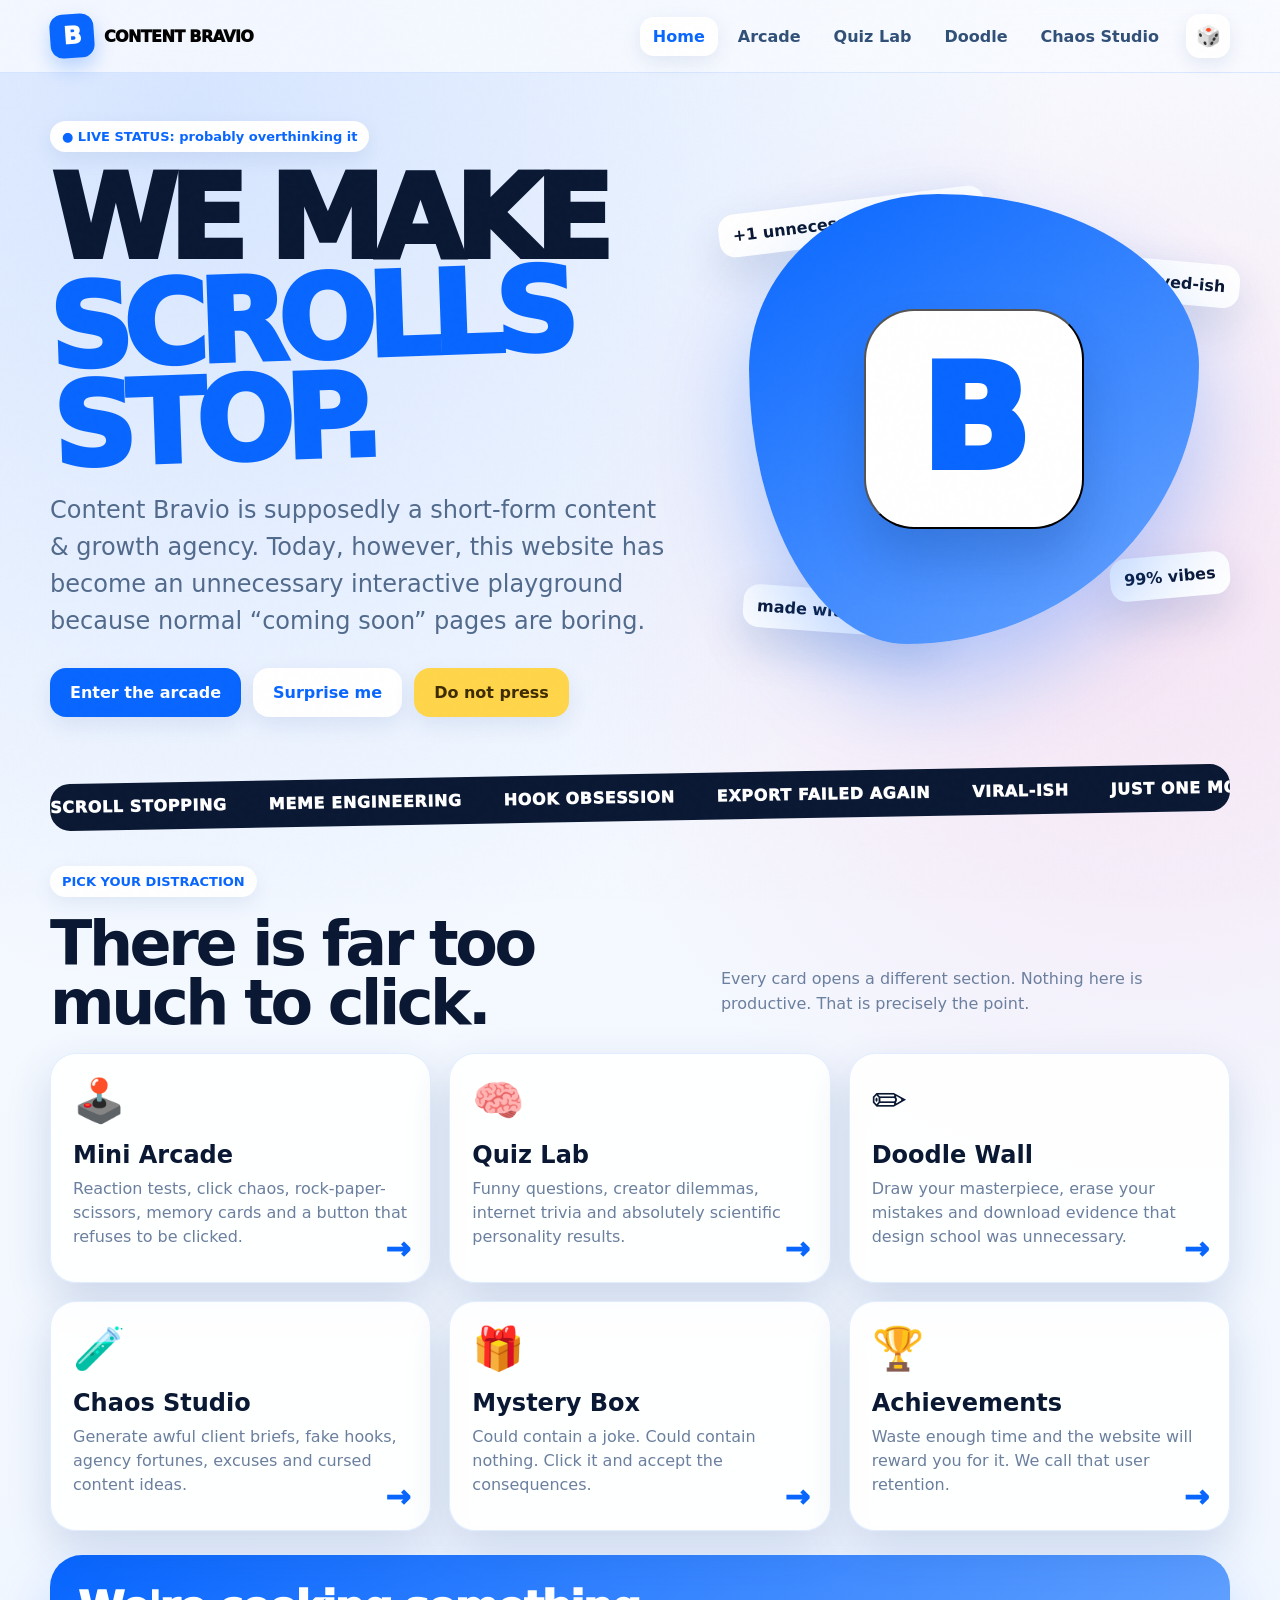
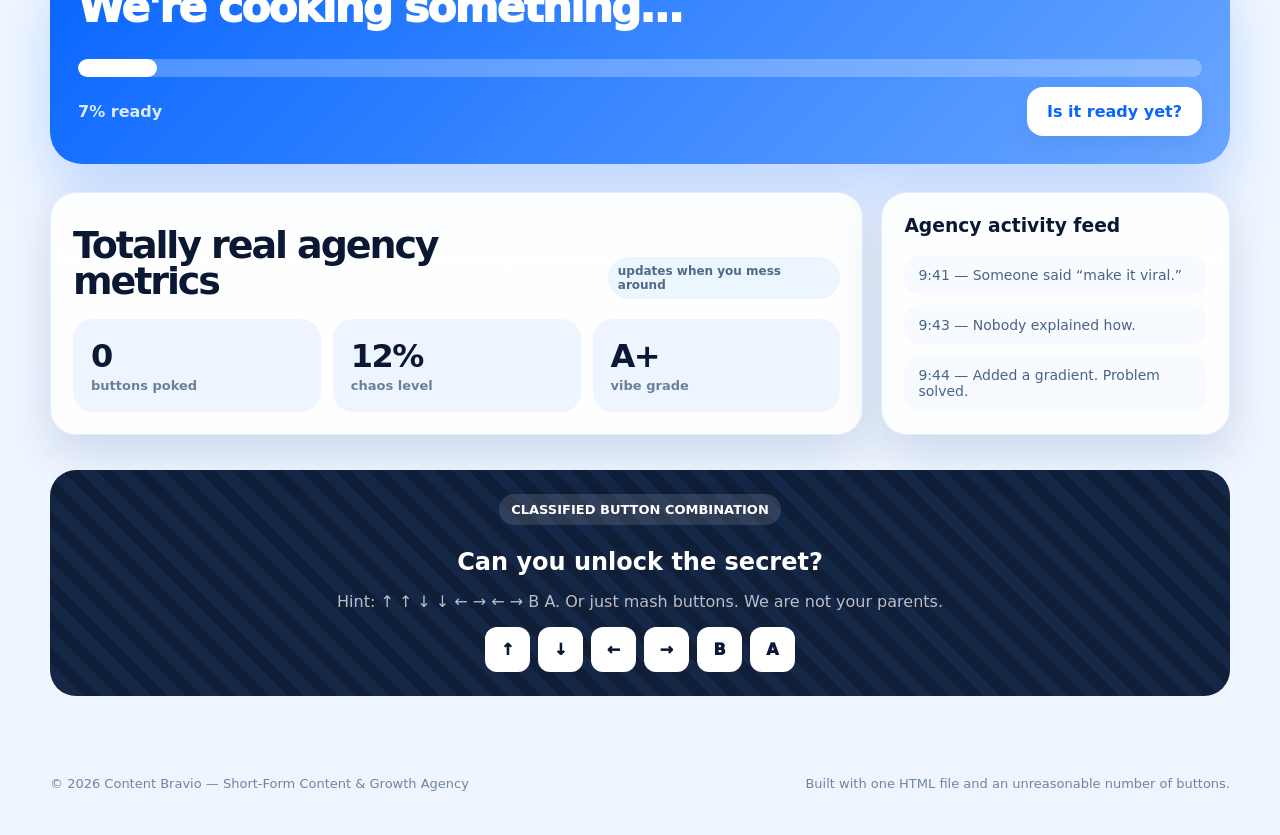
==== index.html @ 95da349d "Add files via upload" ====
<!DOCTYPE html>
<html lang="en">
<head>
  <meta charset="UTF-8">
  <meta name="viewport" content="width=device-width, initial-scale=1.0">
  <meta name="theme-color" content="#0866ff">
  <title>Content Bravio — The Internet Playground</title>
  <style>
    :root {
      --blue: #0866ff;
      --blue-2: #3d82ff;
      --ink: #0a1833;
      --paper: #ffffff;
      --soft: #eef5ff;
      --yellow: #ffd54a;
      --pink: #ff5caa;
      --green: #24d17e;
      --purple: #7b61ff;
      --red: #ff5b5b;
      --border: rgba(8, 102, 255, .18);
      --shadow: 0 18px 45px rgba(13, 58, 130, .16);
      --radius: 26px;
    }

    * { box-sizing: border-box; }
    html { scroll-behavior: smooth; }
    body {
      margin: 0;
      min-height: 100vh;
      font-family: Inter, ui-sans-serif, system-ui, -apple-system, BlinkMacSystemFont, "Segoe UI", sans-serif;
      color: var(--ink);
      background:
        radial-gradient(circle at 15% 5%, rgba(61,130,255,.18), transparent 34%),
        radial-gradient(circle at 90% 25%, rgba(255,92,170,.13), transparent 28%),
        linear-gradient(180deg, #f8fbff 0%, #eef5ff 100%);
      overflow-x: hidden;
    }

    button, input, select, textarea { font: inherit; }
    button { -webkit-tap-highlight-color: transparent; }
    a { color: inherit; }

    .noise {
      pointer-events: none;
      position: fixed;
      inset: 0;
      opacity: .035;
      z-index: 9999;
      background-image: url("data:image/svg+xml,%3Csvg viewBox='0 0 200 200' xmlns='http://www.w3.org/2000/svg'%3E%3Cfilter id='n'%3E%3CfeTurbulence type='fractalNoise' baseFrequency='0.8' numOctaves='4' stitchTiles='stitch'/%3E%3C/filter%3E%3Crect width='100%25' height='100%25' filter='url(%23n)' opacity='0.5'/%3E%3C/svg%3E");
    }

    .topbar {
      position: sticky;
      top: 0;
      z-index: 100;
      backdrop-filter: blur(18px);
      background: rgba(248, 251, 255, .82);
      border-bottom: 1px solid rgba(8,102,255,.12);
    }

    .nav {
      max-width: 1220px;
      margin: 0 auto;
      padding: 14px 20px;
      display: flex;
      align-items: center;
      gap: 14px;
    }

    .brand {
      display: flex;
      align-items: center;
      gap: 10px;
      font-weight: 950;
      letter-spacing: -.04em;
      margin-right: auto;
      white-space: nowrap;
    }

    .brand-mark {
      width: 44px;
      height: 44px;
      display: grid;
      place-items: center;
      border-radius: 13px;
      color: white;
      background: var(--blue);
      box-shadow: 0 9px 20px rgba(8,102,255,.26);
      transform: rotate(-4deg);
      font-size: 24px;
      font-weight: 1000;
      transition: .25s ease;
    }

    .brand:hover .brand-mark { transform: rotate(6deg) scale(1.06); }

    .navlinks {
      display: flex;
      gap: 7px;
      flex-wrap: wrap;
      justify-content: flex-end;
    }

    .nav-btn {
      border: 0;
      color: #315078;
      background: transparent;
      padding: 10px 13px;
      border-radius: 14px;
      font-weight: 800;
      cursor: pointer;
    }

    .nav-btn:hover, .nav-btn.active {
      background: white;
      color: var(--blue);
      box-shadow: 0 6px 20px rgba(13,58,130,.09);
    }

    .utility-btn {
      width: 44px;
      height: 44px;
      border: 0;
      border-radius: 14px;
      background: white;
      cursor: pointer;
      box-shadow: 0 6px 18px rgba(13,58,130,.09);
      font-size: 20px;
    }

    .page {
      display: none;
      max-width: 1220px;
      margin: 0 auto;
      padding: 36px 20px 70px;
      animation: pageIn .4s ease;
    }
    .page.active { display: block; }
    @keyframes pageIn { from { opacity: 0; transform: translateY(8px);} to { opacity: 1; transform: none; } }

    .hero {
      min-height: 620px;
      display: grid;
      grid-template-columns: 1.1fr .9fr;
      align-items: center;
      gap: 42px;
    }

    .eyebrow {
      display: inline-flex;
      align-items: center;
      gap: 9px;
      padding: 8px 12px;
      border-radius: 999px;
      background: white;
      color: var(--blue);
      font-size: 13px;
      font-weight: 900;
      box-shadow: 0 7px 20px rgba(13,58,130,.08);
      margin-bottom: 18px;
    }

    .hero h1 {
      margin: 0;
      max-width: 780px;
      font-size: clamp(56px, 9vw, 118px);
      line-height: .86;
      letter-spacing: -.08em;
      font-weight: 1000;
      color: var(--ink);
    }

    .hero h1 span {
      display: inline-block;
      color: var(--blue);
      transform: rotate(-2deg);
    }

    .hero p {
      font-size: clamp(18px, 2.1vw, 24px);
      color: #516a8c;
      max-width: 700px;
      line-height: 1.55;
      margin: 25px 0 0;
    }

    .hero-actions {
      display: flex;
      flex-wrap: wrap;
      gap: 12px;
      margin-top: 28px;
    }

    .btn {
      border: 0;
      border-radius: 16px;
      padding: 15px 20px;
      font-weight: 900;
      cursor: pointer;
      transition: .18s ease;
      box-shadow: 0 8px 22px rgba(13,58,130,.09);
    }
    .btn:hover { transform: translateY(-2px) scale(1.01); }
    .btn:active { transform: translateY(1px) scale(.98); }
    .btn.primary { background: var(--blue); color: white; }
    .btn.secondary { background: white; color: var(--blue); }
    .btn.dark { background: var(--ink); color: white; }
    .btn.yellow { background: var(--yellow); color: #3e2c00; }
    .btn.pink { background: var(--pink); color: white; }
    .btn.ghost { background: transparent; border: 1px solid var(--border); color: #315078; box-shadow: none; }

    .hero-toy {
      position: relative;
      min-height: 510px;
      display: grid;
      place-items: center;
    }

    .blob {
      width: min(450px, 90vw);
      aspect-ratio: 1;
      border-radius: 42% 58% 65% 35% / 39% 38% 62% 61%;
      background: linear-gradient(145deg, var(--blue), #68a5ff);
      box-shadow: 0 45px 90px rgba(8,102,255,.28);
      display: grid;
      place-items: center;
      animation: blob 7s ease-in-out infinite alternate;
      position: relative;
    }

    @keyframes blob {
      from { border-radius: 42% 58% 65% 35% / 39% 38% 62% 61%; transform: rotate(-2deg); }
      to { border-radius: 62% 38% 34% 66% / 54% 62% 38% 46%; transform: rotate(3deg); }
    }

    .mega-b {
      width: 220px;
      height: 220px;
      border-radius: 50px;
      background: white;
      color: var(--blue);
      display: grid;
      place-items: center;
      font-size: 145px;
      font-weight: 1000;
      box-shadow: 0 30px 50px rgba(1,35,95,.2);
      user-select: none;
      cursor: pointer;
      transition: .15s;
    }
    .mega-b:active { transform: scale(.9) rotate(8deg); }

    .float-chip {
      position: absolute;
      background: white;
      border-radius: 16px;
      padding: 12px 14px;
      font-weight: 900;
      box-shadow: var(--shadow);
      animation: drift 4s ease-in-out infinite alternate;
    }
    .float-chip.c1 { top: 7%; left: 0; transform: rotate(-7deg); }
    .float-chip.c2 { top: 18%; right: -2%; transform: rotate(5deg); animation-delay: .8s; }
    .float-chip.c3 { bottom: 8%; left: 5%; transform: rotate(4deg); animation-delay: 1.4s; }
    .float-chip.c4 { bottom: 15%; right: 0; transform: rotate(-5deg); animation-delay: .4s; }
    @keyframes drift { to { translate: 0 -12px; } }

    .section-head {
      display: flex;
      align-items: end;
      justify-content: space-between;
      gap: 20px;
      margin: 12px 0 20px;
    }
    .section-head h2, .page-title {
      margin: 0;
      font-size: clamp(34px, 5vw, 62px);
      letter-spacing: -.055em;
      line-height: .95;
    }
    .section-head p, .page-subtitle { color: #6b7f9e; max-width: 650px; line-height: 1.55; }

    .card-grid {
      display: grid;
      grid-template-columns: repeat(3, minmax(0,1fr));
      gap: 18px;
    }

    .card {
      background: rgba(255,255,255,.9);
      border: 1px solid rgba(8,102,255,.11);
      border-radius: var(--radius);
      padding: 22px;
      box-shadow: var(--shadow);
    }

    .feature-card {
      min-height: 230px;
      position: relative;
      overflow: hidden;
      cursor: pointer;
      transition: .22s ease;
    }
    .feature-card:hover { transform: translateY(-5px) rotate(.3deg); }
    .feature-card .icon { font-size: 42px; }
    .feature-card h3 { margin: 16px 0 8px; font-size: 24px; }
    .feature-card p { color: #6b7f9e; line-height: 1.5; margin: 0; }
    .feature-card:after {
      content: "→";
      position: absolute;
      right: 20px;
      bottom: 16px;
      font-size: 30px;
      color: var(--blue);
      font-weight: 1000;
    }

    .chaos-strip {
      margin: 45px 0;
      overflow: hidden;
      border-radius: 20px;
      background: var(--ink);
      color: white;
      transform: rotate(-1deg);
    }
    .ticker {
      display: flex;
      gap: 42px;
      padding: 14px 0;
      width: max-content;
      animation: ticker 22s linear infinite;
      font-weight: 950;
      letter-spacing: .04em;
    }
    @keyframes ticker { to { transform: translateX(-50%); } }

    .status-card {
      margin-top: 24px;
      background: linear-gradient(135deg, var(--blue), #69a6ff);
      color: white;
      border-radius: 32px;
      padding: 28px;
      box-shadow: 0 30px 60px rgba(8,102,255,.22);
    }
    .status-message { font-size: clamp(24px, 4vw, 42px); font-weight: 950; letter-spacing: -.04em; min-height: 58px; }
    .progress-wrap { height: 18px; background: rgba(255,255,255,.25); border-radius: 999px; overflow: hidden; margin: 18px 0 10px; }
    .progress-bar { height: 100%; width: 7%; background: white; border-radius: inherit; transition: width .55s cubic-bezier(.2,.8,.2,1); }
    .status-row { display: flex; justify-content: space-between; gap: 20px; align-items: center; flex-wrap: wrap; }
    .percent { opacity: .85; font-weight: 800; }

    .dashboard {
      display: grid;
      grid-template-columns: 1.4fr .6fr;
      gap: 18px;
      margin: 28px 0;
    }
    .stat-grid { display: grid; grid-template-columns: repeat(3, 1fr); gap: 12px; }
    .stat { padding: 18px; border-radius: 20px; background: var(--soft); }
    .stat b { display: block; font-size: 32px; letter-spacing: -.05em; }
    .stat span { font-size: 13px; color: #6b7f9e; font-weight: 800; }

    .mini-feed { display: grid; gap: 10px; }
    .feed-item { background: #f7faff; border-radius: 16px; padding: 12px 14px; color: #496486; font-size: 14px; }

    .arcade-grid { display: grid; grid-template-columns: repeat(2, minmax(0,1fr)); gap: 18px; margin-top: 22px; }
    .game-card { min-height: 300px; position: relative; overflow: hidden; }
    .game-card h3 { margin-top: 0; font-size: 28px; letter-spacing: -.03em; }
    .game-card p { color: #6b7f9e; }
    .game-area { margin-top: 18px; min-height: 160px; border-radius: 20px; background: #f5f9ff; padding: 16px; border: 1px dashed rgba(8,102,255,.2); }

    #clickArena { position: relative; height: 230px; overflow: hidden; cursor: crosshair; }
    #clickTarget {
      position: absolute; width: 52px; height: 52px; border: 0; border-radius: 50%; background: var(--pink); color: white; font-weight: 1000; cursor: pointer; display: none;
      box-shadow: 0 10px 24px rgba(255,92,170,.35);
    }

    #reactionBox {
      min-height: 180px; display: grid; place-items: center; text-align: center; border-radius: 18px; background: #eaf1fb; cursor: pointer; user-select: none; font-weight: 900; color: #4b6381; padding: 18px;
    }
    #reactionBox.waiting { background: #ffb3b3; color: #7d1414; }
    #reactionBox.go { background: #6ee7a8; color: #064d2a; }

    .rps-row { display: flex; gap: 10px; flex-wrap: wrap; }
    .rps { flex: 1; min-width: 95px; font-size: 32px; padding: 14px; border: 0; border-radius: 16px; background: white; cursor: pointer; box-shadow: 0 8px 18px rgba(13,58,130,.08); }

    .avoid-zone { position: relative; height: 210px; border-radius: 18px; background: #eef6ff; overflow: hidden; }
    #avoidBtn { position: absolute; left: 50%; top: 50%; transform: translate(-50%,-50%); border: 0; border-radius: 14px; background: var(--red); color: white; padding: 14px 18px; font-weight: 900; cursor: pointer; transition: left .09s, top .09s; }

    .memory-grid { display: grid; grid-template-columns: repeat(4, 1fr); gap: 10px; }
    .memory-card { aspect-ratio: 1; border: 0; border-radius: 14px; background: var(--blue); color: transparent; font-size: 30px; cursor: pointer; transition: .2s; }
    .memory-card.flipped, .memory-card.matched { background: white; color: initial; transform: rotateY(180deg); box-shadow: 0 7px 20px rgba(13,58,130,.09); }
    .memory-card.matched { background: #eafff4; }

    .quiz-layout { display: grid; grid-template-columns: .72fr 1.28fr; gap: 18px; margin-top: 22px; }
    .quiz-sidebar .category-btn { width: 100%; text-align: left; margin-bottom: 10px; }
    .quiz-box { min-height: 440px; }
    .quiz-question { font-size: clamp(28px,4vw,46px); font-weight: 950; letter-spacing: -.04em; margin-bottom: 24px; }
    .answers { display: grid; grid-template-columns: 1fr 1fr; gap: 12px; }
    .answer { min-height: 74px; border: 1px solid var(--border); border-radius: 18px; background: #f7faff; padding: 16px; text-align: left; font-weight: 850; cursor: pointer; color: #315078; }
    .answer:hover { background: #eaf3ff; }
    .answer.correct { background: #dffff0; border-color: #8de0b5; color: #07552d; }
    .answer.wrong { background: #ffe1e1; border-color: #ffabab; color: #7e1515; }
    .quiz-feedback { min-height: 54px; margin: 16px 0; color: #526c8c; font-weight: 800; }

    .doodle-layout { display: grid; grid-template-columns: 260px 1fr; gap: 18px; margin-top: 22px; }
    .tool-panel { align-self: start; }
    .tool-group { margin-bottom: 18px; }
    .tool-group label { display: block; font-size: 13px; font-weight: 900; color: #5b7191; margin-bottom: 8px; }
    .tool-row { display: flex; gap: 8px; flex-wrap: wrap; }
    .color-dot { width: 38px; height: 38px; border: 4px solid white; box-shadow: 0 0 0 1px rgba(0,0,0,.08); border-radius: 50%; cursor: pointer; }
    .color-dot.active { box-shadow: 0 0 0 3px var(--blue); }
    input[type="range"] { width: 100%; }
    #doodleCanvas { width: 100%; height: 540px; background: white; border-radius: 24px; box-shadow: var(--shadow); touch-action: none; display: block; }

    .studio-grid { display: grid; grid-template-columns: repeat(2, 1fr); gap: 18px; margin-top: 22px; }
    .generator-output {
      margin-top: 15px; padding: 18px; border-radius: 18px; background: #f2f7ff; min-height: 100px; font-size: 20px; line-height: 1.45; font-weight: 850; color: #315078;
    }
    .mood-board { display: grid; grid-template-columns: repeat(3,1fr); gap: 10px; margin-top: 14px; }
    .mood-cell { min-height: 96px; border-radius: 18px; display: grid; place-items: center; font-size: 28px; font-weight: 950; cursor: pointer; transition: .2s; }
    .mood-cell:hover { transform: rotate(2deg) scale(1.02); }

    .fake-inbox { display: grid; gap: 10px; margin-top: 15px; }
    .email { border: 1px solid var(--border); background: white; padding: 13px; border-radius: 15px; cursor: pointer; }
    .email.unread { border-left: 5px solid var(--blue); }
    .email strong { display: block; margin-bottom: 4px; }
    .email span { color: #6b7f9e; font-size: 13px; }

    .fortune {
      border-radius: 26px; min-height: 240px; display: grid; place-items: center; text-align: center; background: radial-gradient(circle at 30% 20%, #8d78ff, #261956); color: white; padding: 24px; position: relative; overflow: hidden;
    }
    .fortune:before, .fortune:after { content:"✦"; position:absolute; opacity:.3; font-size:80px; }
    .fortune:before { left: 7%; top: 4%; } .fortune:after { right: 6%; bottom: -9%; }
    .fortune-text { position: relative; z-index: 1; font-size: 26px; font-weight: 950; max-width: 500px; }

    .achievement-drawer {
      position: fixed; right: 18px; bottom: 18px; z-index: 200; width: min(360px, calc(100vw - 36px)); pointer-events: none;
    }
    .toast { background: var(--ink); color: white; border-radius: 18px; padding: 14px 16px; box-shadow: 0 18px 45px rgba(5,20,50,.3); margin-top: 10px; transform: translateY(18px); opacity: 0; animation: toast .35s forwards; }
    .toast b { display: block; color: var(--yellow); }
    @keyframes toast { to { transform: none; opacity: 1; } }

    .modal {
      position: fixed; inset: 0; background: rgba(7,20,45,.55); z-index: 500; display: none; place-items: center; padding: 20px; backdrop-filter: blur(8px);
    }
    .modal.show { display: grid; }
    .modal-card { width: min(620px,100%); background: white; border-radius: 28px; padding: 26px; box-shadow: 0 28px 90px rgba(0,0,0,.28); }
    .modal-card h3 { margin: 0 0 10px; font-size: 34px; letter-spacing: -.04em; }
    .modal-card p { color: #607897; line-height: 1.55; }

    .secret-panel { margin-top: 35px; padding: 24px; border-radius: 26px; background: repeating-linear-gradient(45deg,#101e37,#101e37 12px,#142746 12px,#142746 24px); color: white; text-align: center; }
    .secret-code { display: flex; gap: 8px; justify-content: center; margin-top: 14px; flex-wrap: wrap; }
    .key { width: 45px; height: 45px; border: 0; border-radius: 12px; background: white; color: var(--ink); font-weight: 1000; cursor: pointer; }

    footer {
      max-width: 1220px; margin: 0 auto; padding: 10px 20px 44px; color: #7084a1; font-size: 13px; display:flex; justify-content:space-between; gap:20px; flex-wrap:wrap;
    }

    .konami {
      position: fixed; inset: 0; z-index: 1000; pointer-events: none; display:none; overflow:hidden;
      background: rgba(8,102,255,.94); color:white; place-items:center; text-align:center;
    }
    .konami.show { display:grid; animation: pageIn .3s; }
    .konami h2 { font-size: clamp(54px, 10vw, 130px); margin:0; letter-spacing:-.07em; }
    .confetti { position: absolute; width: 12px; height: 18px; background: white; top:-30px; animation: fall 3s linear forwards; }
    @keyframes fall { to { transform: translateY(110vh) rotate(720deg); } }

    .tiny { font-size: 12px; color: #7e91aa; }
    .center { text-align: center; }
    .stack { display: grid; gap: 12px; }
    .spacer { height: 28px; }
    .pill { display:inline-flex; align-items:center; gap:7px; border-radius:999px; padding:7px 10px; background:#edf5ff; color:#4f698b; font-size:12px; font-weight:900; }

    @media (max-width: 900px) {
      .hero, .dashboard, .quiz-layout, .doodle-layout { grid-template-columns: 1fr; }
      .hero { min-height: unset; padding-top: 35px; }
      .hero-toy { min-height: 430px; }
      .card-grid { grid-template-columns: 1fr 1fr; }
      .studio-grid, .arcade-grid { grid-template-columns: 1fr; }
      .tool-panel { order: 2; }
      #doodleCanvas { height: 430px; }
    }

    @media (max-width: 660px) {
      .nav { align-items:flex-start; flex-wrap:wrap; }
      .brand { width:100%; }
      .navlinks { justify-content:flex-start; overflow-x:auto; flex-wrap:nowrap; width:calc(100% - 55px); padding-bottom:3px; }
      .nav-btn { white-space:nowrap; }
      .card-grid { grid-template-columns: 1fr; }
      .answers { grid-template-columns: 1fr; }
      .stat-grid { grid-template-columns: 1fr; }
      .mood-board { grid-template-columns: repeat(2,1fr); }
      .float-chip { font-size:12px; }
      .hero h1 { font-size: 58px; }
      .mega-b { width: 175px; height:175px; font-size:115px; border-radius:42px; }
      #doodleCanvas { height: 360px; }
    }

    @media (prefers-reduced-motion: reduce) {
      *, *:before, *:after { animation-duration: .01ms !important; animation-iteration-count: 1 !important; scroll-behavior: auto !important; }
    }
  </style>
</head>
<body>
  <div class="noise"></div>

  <header class="topbar">
    <nav class="nav" aria-label="Main navigation">
      <button class="brand nav-home" type="button" aria-label="Go home" style="border:0;background:none;cursor:pointer;padding:0;">
        <span class="brand-mark">B</span>
        <span>CONTENT BRAVIO</span>
      </button>
      <div class="navlinks">
        <button class="nav-btn active" data-page="home" type="button">Home</button>
        <button class="nav-btn" data-page="arcade" type="button">Arcade</button>
        <button class="nav-btn" data-page="quiz" type="button">Quiz Lab</button>
        <button class="nav-btn" data-page="doodle" type="button">Doodle</button>
        <button class="nav-btn" data-page="studio" type="button">Chaos Studio</button>
      </div>
      <button class="utility-btn" id="randomPage" type="button" title="Take me somewhere random">🎲</button>
    </nav>
  </header>

  <main>
    <section class="page active" id="page-home">
      <div class="hero">
        <div>
          <div class="eyebrow">● LIVE STATUS: probably overthinking it</div>
          <h1>WE MAKE<br><span>SCROLLS STOP.</span></h1>
          <p>Content Bravio is supposedly a short-form content & growth agency. Today, however, this website has become an unnecessary interactive playground because normal “coming soon” pages are boring.</p>
          <div class="hero-actions">
            <button class="btn primary" data-go="arcade" type="button">Enter the arcade</button>
            <button class="btn secondary" id="surpriseMe" type="button">Surprise me</button>
            <button class="btn yellow" id="panicButton" type="button">Do not press</button>
          </div>
        </div>
        <div class="hero-toy">
          <div class="float-chip c1">+1 unnecessary animation</div>
          <div class="float-chip c2">algorithm approved-ish</div>
          <div class="float-chip c3">made with caffeine</div>
          <div class="float-chip c4">99% vibes</div>
          <div class="blob"><button class="mega-b" id="megaB" type="button" aria-label="Press the giant B">B</button></div>
        </div>
      </div>

      <div class="chaos-strip" aria-hidden="true">
        <div class="ticker">
          <span>SCROLL STOPPING</span><span>MEME ENGINEERING</span><span>HOOK OBSESSION</span><span>EXPORT FAILED AGAIN</span><span>VIRAL-ISH</span><span>JUST ONE MORE REVISION</span>
          <span>SCROLL STOPPING</span><span>MEME ENGINEERING</span><span>HOOK OBSESSION</span><span>EXPORT FAILED AGAIN</span><span>VIRAL-ISH</span><span>JUST ONE MORE REVISION</span>
        </div>
      </div>

      <div class="section-head">
        <div><div class="eyebrow">PICK YOUR DISTRACTION</div><h2>There is far too much to click.</h2></div>
        <p>Every card opens a different section. Nothing here is productive. That is precisely the point.</p>
      </div>

      <div class="card-grid">
        <article class="card feature-card" data-go="arcade"><div class="icon">🕹️</div><h3>Mini Arcade</h3><p>Reaction tests, click chaos, rock-paper-scissors, memory cards and a button that refuses to be clicked.</p></article>
        <article class="card feature-card" data-go="quiz"><div class="icon">🧠</div><h3>Quiz Lab</h3><p>Funny questions, creator dilemmas, internet trivia and absolutely scientific personality results.</p></article>
        <article class="card feature-card" data-go="doodle"><div class="icon">✏️</div><h3>Doodle Wall</h3><p>Draw your masterpiece, erase your mistakes and download evidence that design school was unnecessary.</p></article>
        <article class="card feature-card" data-go="studio"><div class="icon">🧪</div><h3>Chaos Studio</h3><p>Generate awful client briefs, fake hooks, agency fortunes, excuses and cursed content ideas.</p></article>
        <article class="card feature-card" id="mysteryCard"><div class="icon">🎁</div><h3>Mystery Box</h3><p>Could contain a joke. Could contain nothing. Click it and accept the consequences.</p></article>
        <article class="card feature-card" id="achievementCard"><div class="icon">🏆</div><h3>Achievements</h3><p>Waste enough time and the website will reward you for it. We call that user retention.</p></article>
      </div>

      <div class="status-card">
        <div class="status-message" id="status">We're cooking something...</div>
        <div class="progress-wrap"><div class="progress-bar" id="progress"></div></div>
        <div class="status-row">
          <div class="percent" id="percentage">7% ready</div>
          <button class="btn secondary" id="checkWebsite" type="button">Is it ready yet?</button>
        </div>
      </div>

      <div class="dashboard">
        <div class="card">
          <div class="section-head"><div><h2 style="font-size:38px">Totally real agency metrics</h2></div><span class="pill">updates when you mess around</span></div>
          <div class="stat-grid">
            <div class="stat"><b id="clickStat">0</b><span>buttons poked</span></div>
            <div class="stat"><b id="chaosStat">12%</b><span>chaos level</span></div>
            <div class="stat"><b id="vibeStat">A+</b><span>vibe grade</span></div>
          </div>
        </div>
        <div class="card">
          <h3 style="margin-top:0">Agency activity feed</h3>
          <div class="mini-feed" id="activityFeed">
            <div class="feed-item">9:41 — Someone said “make it viral.”</div>
            <div class="feed-item">9:43 — Nobody explained how.</div>
            <div class="feed-item">9:44 — Added a gradient. Problem solved.</div>
          </div>
        </div>
      </div>

      <div class="secret-panel">
        <div class="eyebrow" style="background:rgba(255,255,255,.12);color:white">CLASSIFIED BUTTON COMBINATION</div>
        <h2 style="margin:5px 0 0">Can you unlock the secret?</h2>
        <p style="opacity:.7">Hint: ↑ ↑ ↓ ↓ ← → ← → B A. Or just mash buttons. We are not your parents.</p>
        <div class="secret-code">
          <button class="key" data-key="ArrowUp">↑</button><button class="key" data-key="ArrowDown">↓</button><button class="key" data-key="ArrowLeft">←</button><button class="key" data-key="ArrowRight">→</button><button class="key" data-key="b">B</button><button class="key" data-key="a">A</button>
        </div>
      </div>
    </section>

    <section class="page" id="page-arcade">
      <div class="eyebrow">BRAVIO ARCADE</div>
      <h1 class="page-title">Five tiny games. Zero useful outcomes.</h1>
      <p class="page-subtitle">Scores reset when you refresh. Your dignity may take longer.</p>

      <div class="arcade-grid">
        <article class="card game-card">
          <h3>🎯 Click Frenzy</h3>
          <p>Hit the pink target as many times as possible in 10 seconds.</p>
          <div class="game-area" id="clickArena">
            <button id="clickTarget" type="button">+1</button>
            <div id="clickIntro" class="center"><button class="btn primary" id="startClickGame" type="button">Start 10s chaos</button><p><b id="clickScore">0</b> hits</p></div>
          </div>
        </article>

        <article class="card game-card">
          <h3>⚡ Reaction Test</h3>
          <p>Click when the box turns green. Clicking early is legally embarrassing.</p>
          <div class="game-area"><div id="reactionBox">Click to begin</div><div class="center" style="margin-top:10px"><b id="reactionResult">Best: —</b></div></div>
        </article>

        <article class="card game-card">
          <h3>🪨 Rock Paper Scissors</h3>
          <p>Challenge the website. It has no hands but excessive confidence.</p>
          <div class="game-area">
            <div class="rps-row"><button class="rps" data-rps="rock" type="button">🪨</button><button class="rps" data-rps="paper" type="button">📄</button><button class="rps" data-rps="scissors" type="button">✂️</button></div>
            <div class="center" style="margin-top:18px"><b id="rpsResult">Choose your weapon.</b><p class="tiny" id="rpsScore">You 0 — 0 Website</p></div>
          </div>
        </article>

        <article class="card game-card">
          <h3>🏃 Catch Me</h3>
          <p>The red button has commitment issues. Try to click it.</p>
          <div class="game-area"><div class="avoid-zone" id="avoidZone"><button id="avoidBtn" type="button">Click me</button></div><div class="center tiny" id="avoidText">Attempts: 0</div></div>
        </article>

        <article class="card game-card" style="grid-column:1/-1">
          <h3>🧠 Memory Match</h3>
          <p>Match all eight pairs. Yes, it is just emojis. No, that does not make it easier.</p>
          <div class="game-area">
            <div class="memory-grid" id="memoryGrid"></div>
            <div class="status-row" style="margin-top:14px"><span id="memoryMoves">Moves: 0</span><button class="btn secondary" id="resetMemory" type="button">Shuffle</button></div>
          </div>
        </article>
      </div>
    </section>

    <section class="page" id="page-quiz">
      <div class="eyebrow">QUIZ LAB</div>
      <h1 class="page-title">Questions nobody asked for.</h1>
      <p class="page-subtitle">Pick a category, answer questionable questions and receive feedback of equally questionable scientific quality.</p>

      <div class="quiz-layout">
        <aside class="card quiz-sidebar">
          <h3 style="margin-top:0">Choose a flavour</h3>
          <button class="btn secondary category-btn" data-category="creator" type="button">🎬 Creator brain</button>
          <button class="btn secondary category-btn" data-category="internet" type="button">🌐 Internet nonsense</button>
          <button class="btn secondary category-btn" data-category="personality" type="button">🧬 Highly scientific personality</button>
          <div class="spacer"></div>
          <div class="stat"><b id="quizScore">0</b><span>correct answers</span></div>
        </aside>
        <div class="card quiz-box">
          <div class="pill" id="quizCategoryLabel">Creator brain</div>
          <div class="quiz-question" id="quizQuestion">Loading questionable knowledge...</div>
          <div class="answers" id="quizAnswers"></div>
          <div class="quiz-feedback" id="quizFeedback" aria-live="polite"></div>
          <button class="btn primary" id="nextQuestion" type="button">Next question</button>
        </div>
      </div>
    </section>

    <section class="page" id="page-doodle">
      <div class="eyebrow">DOODLE WALL</div>
      <h1 class="page-title">Draw something terrible.</h1>
      <p class="page-subtitle">A tiny sketchpad built directly into the page. Mouse, touch and questionable artistic decisions are supported.</p>

      <div class="doodle-layout">
        <aside class="card tool-panel">
          <div class="tool-group"><label>Brush colour</label><div class="tool-row" id="colorPalette"></div></div>
          <div class="tool-group"><label for="brushSize">Brush size: <span id="brushValue">10</span>px</label><input id="brushSize" type="range" min="2" max="50" value="10"></div>
          <div class="tool-group stack"><button class="btn secondary" id="eraserBtn" type="button">Eraser</button><button class="btn ghost" id="clearCanvas" type="button">Clear canvas</button><button class="btn primary" id="downloadDoodle" type="button">Download masterpiece</button></div>
          <div class="tiny">Tip: draw a suspiciously muscular stick figure and call it “brand strategy.”</div>
        </aside>
        <div><canvas id="doodleCanvas" width="1000" height="540" aria-label="Drawing canvas"></canvas></div>
      </div>
    </section>

    <section class="page" id="page-studio">
      <div class="eyebrow">CHAOS STUDIO</div>
      <h1 class="page-title">Creative tools with no adult supervision.</h1>
      <p class="page-subtitle">Random ideas, client-email simulations, fortunes and content prompts. Useful? Occasionally. Entertaining? More likely.</p>

      <div class="studio-grid">
        <article class="card">
          <h3>💡 Cursed Content Idea Machine</h3>
          <p>Generate a wildly specific short-form content concept.</p>
          <button class="btn primary" id="ideaBtn" type="button">Generate idea</button>
          <div class="generator-output" id="ideaOutput">A dentist reviews celebrity smiles while standing on a treadmill.</div>
        </article>

        <article class="card">
          <h3>🪝 Hook Generator</h3>
          <p>For when the first three seconds are carrying the entire business.</p>
          <button class="btn primary" id="hookBtn" type="button">Give me a hook</button>
          <div class="generator-output" id="hookOutput">“Nobody tells you this about growing online…”</div>
        </article>

        <article class="card">
          <h3>📧 Fake Client Inbox</h3>
          <p>Click an email to reveal the full message. Emotional preparation not included.</p>
          <div class="fake-inbox" id="fakeInbox"></div>
        </article>

        <article class="card">
          <h3>🎨 Mood Board Roulette</h3>
          <p>Tap tiles to remix the creative direction nobody briefed properly.</p>
          <div class="mood-board" id="moodBoard"></div>
        </article>

        <article class="card">
          <h3>🧯 Deadline Excuse Generator</h3>
          <p>For educational purposes only. Obviously.</p>
          <button class="btn pink" id="excuseBtn" type="button">Generate suspicious excuse</button>
          <div class="generator-output" id="excuseOutput">The export queue developed trust issues.</div>
        </article>

        <article class="card">
          <h3>🔮 Agency Fortune</h3>
          <div class="fortune"><div class="fortune-text" id="fortuneText">Your next post will either flop or be called “underrated.” Mystical forces refuse to be more specific.</div></div>
          <button class="btn secondary" style="margin-top:12px" id="fortuneBtn" type="button">Consult the algorithm</button>
        </article>
      </div>
    </section>
  </main>

  <footer>
    <span>© 2026 Content Bravio — Short-Form Content & Growth Agency</span>
    <span>Built with one HTML file and an unreasonable number of buttons.</span>
  </footer>

  <div class="achievement-drawer" id="toasts" aria-live="polite"></div>

  <div class="modal" id="modal" role="dialog" aria-modal="true" aria-labelledby="modalTitle">
    <div class="modal-card">
      <h3 id="modalTitle">You found something.</h3>
      <p id="modalText">Congratulations, probably.</p>
      <button class="btn primary" id="closeModal" type="button">Okay, fair enough</button>
    </div>
  </div>

  <div class="konami" id="konami">
    <div><h2>BRAVIO OVERDRIVE</h2><p style="font-size:22px">Secret mode unlocked. Your productivity has officially left the chat.</p><button class="btn yellow" id="closeKonami" type="button" style="pointer-events:auto">Return to Earth</button></div>
  </div>

  <script>
    (() => {
      const $ = (s, root=document) => root.querySelector(s);
      const $$ = (s, root=document) => [...root.querySelectorAll(s)];
      const pick = arr => arr[Math.floor(Math.random()*arr.length)];
      const rand = (min,max) => Math.floor(Math.random()*(max-min+1))+min;

      const state = {
        clicks: 0,
        chaos: 12,
        achievements: new Set(),
        progress: 7,
        quizScore: 0,
        quizCategory: 'creator',
        rpsYou: 0,
        rpsSite: 0,
        bestReaction: null
      };

      function countClick(amount=1) {
        state.clicks += amount;
        state.chaos = Math.min(999, state.chaos + Math.max(1, Math.ceil(amount/2)));
        $('#clickStat').textContent = state.clicks;
        $('#chaosStat').textContent = state.chaos + '%';
        $('#vibeStat').textContent = state.chaos > 150 ? 'S+' : state.chaos > 80 ? 'A++' : 'A+';
        if (state.clicks === 10) achieve('Button Enthusiast', 'You clicked 10 things. The website noticed.');
        if (state.clicks === 50) achieve('Professional Procrastinator', '50 clicks. Astonishing commitment to absolutely nothing.');
      }

      document.addEventListener('click', e => {
        if (e.target.closest('button, .feature-card, .email, .mood-cell')) countClick();
      });

      function goPage(name) {
        $$('.page').forEach(p => p.classList.toggle('active', p.id === 'page-'+name));
        $$('.nav-btn').forEach(b => b.classList.toggle('active', b.dataset.page === name));
        window.scrollTo({top:0, behavior:'smooth'});
        addFeed(`Visited the ${name} section. Excellent use of company time.`);
      }
      $$('[data-page]').forEach(b => b.addEventListener('click', () => goPage(b.dataset.page)));
      $$('[data-go]').forEach(b => b.addEventListener('click', () => goPage(b.dataset.go)));
      $('.nav-home').addEventListener('click', () => goPage('home'));
      $('#randomPage').addEventListener('click', () => goPage(pick(['home','arcade','quiz','doodle','studio'])));

      function addFeed(text) {
        const feed = $('#activityFeed');
        const d = document.createElement('div');
        d.className = 'feed-item';
        d.textContent = new Date().toLocaleTimeString([], {hour:'2-digit', minute:'2-digit'}) + ' — ' + text;
        feed.prepend(d);
        while (feed.children.length > 5) feed.lastElementChild.remove();
      }

      function achieve(title, desc) {
        if (state.achievements.has(title)) return;
        state.achievements.add(title);
        const t = document.createElement('div');
        t.className = 'toast';
        t.innerHTML = `<b>🏆 ${title}</b><span>${desc}</span>`;
        $('#toasts').appendChild(t);
        setTimeout(() => t.remove(), 4200);
      }

      function showModal(title, text) {
        $('#modalTitle').textContent = title;
        $('#modalText').textContent = text;
        $('#modal').classList.add('show');
      }
      $('#closeModal').addEventListener('click', () => $('#modal').classList.remove('show'));
      $('#modal').addEventListener('click', e => { if (e.target === $('#modal')) $('#modal').classList.remove('show'); });

      const statusMessages = [
        "Still cooking. Don't open the oven.", "The intern pressed something...", "Adding unnecessary animations...",
        "Pretending we understand the algorithm...", "Making the logo 2px bigger...", "Rewatching the same edit 47 times...",
        "Export failed. Classic.", "CEO said 'make it pop'...", "Optimising the vibes...", "Almost there. Probably.",
        "Uploading more pixels...", "Teaching the algorithm who's boss...", "Okay, this is actually looking good.",
        "One tiny revision became seventeen.", "Waiting for inspiration to reply in Slack.", "Making the subtitle emotionally available."
      ];
      $('#checkWebsite').addEventListener('click', () => {
        state.progress += rand(2,13);
        if (state.progress >= 99) {
          state.progress = 99;
          $('#status').textContent = '99% ready. The last 1% takes 6 months.';
          achieve('Almost There™', 'You reached 99%. There is legally no 100%.');
        } else $('#status').textContent = pick(statusMessages);
        $('#progress').style.width = state.progress + '%';
        $('#percentage').textContent = state.progress + '% ready';
        addFeed('Website readiness increased to ' + state.progress + '%. Nobody knows why.');
      });

      let bPresses = 0;
      $('#megaB').addEventListener('click', () => {
        bPresses++;
        const b = $('#megaB');
        b.textContent = pick(['B','😎','▶','B!','🔥','?']);
        b.style.transform = `rotate(${rand(-12,12)}deg) scale(${(90+rand(0,18))/100})`;
        setTimeout(()=> { b.textContent='B'; b.style.transform=''; }, 450);
        if (bPresses === 7) achieve('B Button Believer', 'You pressed the giant B seven times. Why?');
      });

      $('#surpriseMe').addEventListener('click', () => {
        const surprises = [
          () => goPage(pick(['arcade','quiz','doodle','studio'])),
          () => showModal('Breaking news', 'You have been selected as Employee of the Minute. Benefits expire almost immediately.'),
          () => { document.body.style.filter = `hue-rotate(${rand(60,300)}deg)`; setTimeout(()=>document.body.style.filter='',1200); },
          () => achieve('Surprise Recipient', 'You clicked a button without knowing the outcome. Bold.')
        ];
        pick(surprises)();
      });

      let panic = 0;
      $('#panicButton').addEventListener('click', () => {
        panic++;
        const texts = ['I said do not press.', 'Seriously?', 'We discussed this.', 'This is going in the report.', 'Fine. You win.'];
        $('#panicButton').textContent = texts[Math.min(panic-1, texts.length-1)];
        if (panic === 5) {
          document.body.animate([{transform:'translateX(0)'},{transform:'translateX(-8px)'},{transform:'translateX(8px)'},{transform:'translateX(0)'}],{duration:400,iterations:2});
          achieve('Boundary Tester', 'Pressed the forbidden button five times. HR has been notified.');
        }
      });

      $('#mysteryCard').addEventListener('click', () => {
        showModal('Mystery Box Result', pick([
          'You won 3 invisible exposure points.',
          'Inside the box: another smaller box. Budget cuts.',
          'Congratulations. You found the premium air package.',
          'The box contained a meeting that could have been an email.',
          'Jackpot: one completely unsolicited opinion about your logo.'
        ]));
        achieve('Box Opener', 'Curiosity defeated caution.');
      });

      $('#achievementCard').addEventListener('click', () => {
        const list = state.achievements.size ? [...state.achievements].join(', ') : 'None yet. Start clicking suspicious things.';
        showModal(`Achievements (${state.achievements.size})`, list);
      });

      // Click Frenzy
      let clickGameTimer = null, clickGameScore = 0, clickGameEnd = 0;
      function moveTarget() {
        const arena = $('#clickArena'), target = $('#clickTarget');
        const maxX = Math.max(0, arena.clientWidth - 70), maxY = Math.max(0, arena.clientHeight - 70);
        target.style.left = rand(5,maxX) + 'px';
        target.style.top = rand(5,maxY) + 'px';
      }
      $('#startClickGame').addEventListener('click', () => {
        clearInterval(clickGameTimer);
        clickGameScore = 0; $('#clickScore').textContent='0';
        $('#clickIntro').style.display='none'; $('#clickTarget').style.display='block'; moveTarget();
        clickGameEnd = Date.now()+10000;
        clickGameTimer = setInterval(() => {
          if (Date.now() >= clickGameEnd) {
            clearInterval(clickGameTimer); $('#clickTarget').style.display='none'; $('#clickIntro').style.display='block';
            $('#startClickGame').textContent='Play again';
            showModal('Time!', `You hit the target ${clickGameScore} times. ${clickGameScore>=15?'Disturbingly fast.':clickGameScore>=8?'Respectable finger velocity.':'The target sends its regards.'}`);
            if (clickGameScore >= 15) achieve('Click Goblin', '15+ hits in Click Frenzy. Terrifying reflexes.');
          }
        },100);
      });
      $('#clickTarget').addEventListener('click', e => { e.stopPropagation(); clickGameScore++; $('#clickScore').textContent=clickGameScore; moveTarget(); countClick(); });

      // Reaction
      let reactionState='idle', reactionTimeout=null, reactionStart=0;
      $('#reactionBox').addEventListener('click', () => {
        const box=$('#reactionBox');
        if (reactionState==='idle') {
          reactionState='waiting'; box.className='waiting'; box.textContent='Wait for green…';
          reactionTimeout=setTimeout(()=>{reactionState='go'; reactionStart=performance.now(); box.className='go'; box.textContent='CLICK!';},rand(1200,3800));
        } else if (reactionState==='waiting') {
          clearTimeout(reactionTimeout); reactionState='idle'; box.className=''; box.textContent='Too early. Click to try again.'; $('#reactionResult').textContent='False start 😭';
        } else if (reactionState==='go') {
          const ms=Math.round(performance.now()-reactionStart); reactionState='idle'; box.className=''; box.textContent=`${ms} ms — click to retry`;
          if (state.bestReaction===null || ms<state.bestReaction) state.bestReaction=ms;
          $('#reactionResult').textContent=`Best: ${state.bestReaction} ms`;
          if (ms<250) achieve('Human Espresso Shot', `Reaction time: ${ms} ms.`);
        }
      });

      // RPS
      $$('.rps').forEach(btn=>btn.addEventListener('click',()=>{
        const you=btn.dataset.rps, site=pick(['rock','paper','scissors']);
        const win=(you==='rock'&&site==='scissors')||(you==='paper'&&site==='rock')||(you==='scissors'&&site==='paper');
        let text;
        if(you===site) text=`Tie. We both chose ${site}. Suspicious.`;
        else if(win){state.rpsYou++; text=`You win. Website chose ${site}.`;}
        else {state.rpsSite++; text=`Website wins with ${site}. Absolutely skill-based.`;}
        $('#rpsResult').textContent=text; $('#rpsScore').textContent=`You ${state.rpsYou} — ${state.rpsSite} Website`;
        if(state.rpsYou===5) achieve('Fist of Algorithm', 'Beat the website five times at RPS.');
      }));

      // Avoid button
      let avoidAttempts=0;
      function flee() {
        avoidAttempts++; const zone=$('#avoidZone'), btn=$('#avoidBtn');
        const x=rand(10,Math.max(10,zone.clientWidth-btn.offsetWidth-10));
        const y=rand(10,Math.max(10,zone.clientHeight-btn.offsetHeight-10));
        btn.style.left=x+'px'; btn.style.top=y+'px'; btn.style.transform='none';
        $('#avoidText').textContent=`Attempts: ${avoidAttempts} — ${pick(['too slow','nice try','almost','the button fears commitment','keep chasing'])}`;
        if(avoidAttempts===12) achieve('Persistent Nuisance', 'Chased the escape button 12 times.');
      }
      $('#avoidBtn').addEventListener('pointerenter', flee);
      $('#avoidBtn').addEventListener('touchstart', e=>{ e.preventDefault(); flee(); }, {passive:false});
      $('#avoidBtn').addEventListener('click',()=>{ showModal('Impossible?', 'You clicked it. The website would like to file an appeal.'); achieve('Button Catcher', 'Caught the evasive button.'); });

      // Memory
      const symbols=['🎬','🔥','😂','🚀','👀','💡','🎯','🧃'];
      let memoryFirst=null, memoryLock=false, memoryMoves=0, memoryMatches=0;
      function setupMemory(){
        memoryFirst=null; memoryLock=false; memoryMoves=0; memoryMatches=0; $('#memoryMoves').textContent='Moves: 0';
        const deck=[...symbols,...symbols].sort(()=>Math.random()-.5), grid=$('#memoryGrid'); grid.innerHTML='';
        deck.forEach((symbol,i)=>{
          const b=document.createElement('button'); b.className='memory-card'; b.type='button'; b.textContent=symbol; b.dataset.symbol=symbol; b.dataset.i=i;
          b.addEventListener('click',()=>flipMemory(b)); grid.appendChild(b);
        });
      }
      function flipMemory(card){
        if(memoryLock||card.classList.contains('matched')||card===memoryFirst) return;
        card.classList.add('flipped');
        if(!memoryFirst){memoryFirst=card; return;}
        memoryMoves++; $('#memoryMoves').textContent=`Moves: ${memoryMoves}`;
        if(memoryFirst.dataset.symbol===card.dataset.symbol){
          memoryFirst.classList.add('matched'); card.classList.add('matched'); memoryFirst=null; memoryMatches++;
          if(memoryMatches===symbols.length){ achieve('Memory Editor', `Cleared the board in ${memoryMoves} moves.`); showModal('Board cleared!', `You matched everything in ${memoryMoves} moves.`); }
        } else {
          memoryLock=true; const a=memoryFirst; memoryFirst=null;
          setTimeout(()=>{a.classList.remove('flipped'); card.classList.remove('flipped'); memoryLock=false;},650);
        }
      }
      $('#resetMemory').addEventListener('click',setupMemory); setupMemory();

      // Quiz
      const quizData={
        creator:[
          {q:'A client says “make it viral.” What is the correct first response?',a:['Ask what success means','Add 14 fire emojis','Promise 10M views by lunch','Turn off your phone'],c:0,f:'Correct. “Viral” is not a strategy, unfortunately.'},
          {q:'What is most likely to kill a short-form video?',a:['A weak opening','Using one font','Owning a tripod','Drinking water'],c:0,f:'The first seconds matter. The tripod is innocent.'},
          {q:'The edit is perfect, but the caption says “test123 final FINAL.” What now?',a:['Post immediately','Fix the caption','Delete the internet','Blame Mercury retrograde'],c:1,f:'Correct. Tiny details are still details.'},
          {q:'A client asks for “premium but Gen Z but corporate but meme.” Your best move?',a:['Clarify the brief','Scream professionally','Use Comic Sans','Create four brands at once'],c:0,f:'Clarifying the contradiction is cheaper than telepathy.'}
        ],
        internet:[
          {q:'Which phrase is most likely to appear right before unnecessary chaos?',a:['“Quick question”','“Looks good”','“No rush”','All of the above'],c:3,f:'Correct. Every option is a trap in its own special way.'},
          {q:'What does “final_v7_REAL_final2.mp4” usually mean?',a:['The actual final','There will be another export','The file is cursed','Both B and C'],c:3,f:'You understand creative production too well.'},
          {q:'What is the natural predator of productivity?',a:['A 4-minute Reel','Opening one “quick” tab','Notifications','All of them'],c:3,f:'The food chain is brutal.'},
          {q:'Someone comments “first.” What have they achieved?',a:['Historical importance','Absolutely nothing','SEO dominance','A tax deduction'],c:1,f:'Harsh, but accurate.'}
        ],
        personality:[
          {q:'You see a button labelled “DO NOT PRESS.” You…',a:['Ignore it','Press once','Press repeatedly','Inspect element first'],c:2,f:'Your personality type is: Problem Creator (Advanced).'},
          {q:'A deadline is in 48 hours. When does inspiration arrive?',a:['Immediately','24 hours before','47 hours and 58 minutes later','Never'],c:2,f:'Classic creative timing profile detected.'},
          {q:'Pick a meeting superpower.',a:['End on time','Mute everyone politely','Auto-generate action items','Become mysteriously offline'],c:0,f:'Rare choice. Responsible adult energy detected.'},
          {q:'Your browser has how many tabs open?',a:['1–5','6–15','16–40','I refuse to count'],c:3,f:'Diagnosis: tab ecosystem. Please do not disturb its habitat.'}
        ]
      };
      let currentQuiz=null, answered=false;
      function loadQuestion(){
        answered=false; const pool=quizData[state.quizCategory]; currentQuiz=pick(pool);
        $('#quizCategoryLabel').textContent={creator:'Creator brain',internet:'Internet nonsense',personality:'Highly scientific personality'}[state.quizCategory];
        $('#quizQuestion').textContent=currentQuiz.q; $('#quizFeedback').textContent=''; $('#quizAnswers').innerHTML='';
        currentQuiz.a.forEach((a,i)=>{const b=document.createElement('button');b.className='answer';b.type='button';b.textContent=a;b.addEventListener('click',()=>answerQuiz(b,i));$('#quizAnswers').appendChild(b);});
      }
      function answerQuiz(btn,i){
        if(answered)return; answered=true;
        const buttons=$$('.answer',$('#quizAnswers'));
        buttons[currentQuiz.c].classList.add('correct');
        if(i!==currentQuiz.c) btn.classList.add('wrong'); else {state.quizScore++; $('#quizScore').textContent=state.quizScore;}
        $('#quizFeedback').textContent=currentQuiz.f;
        if(state.quizScore===5) achieve('Questionable Scholar','Got five quiz answers correct. Diploma pending.');
      }
      $$('.category-btn').forEach(b=>b.addEventListener('click',()=>{state.quizCategory=b.dataset.category;loadQuestion();}));
      $('#nextQuestion').addEventListener('click',loadQuestion); loadQuestion();

      // Doodle
      const canvas=$('#doodleCanvas'), ctx=canvas.getContext('2d');
      let drawing=false, brushColor='#0866ff', brushSize=10, erasing=false, strokes=0;
      const colors=['#0866ff','#0a1833','#ff5caa','#24d17e','#ffd54a','#7b61ff','#ff5b5b','#ffffff'];
      colors.forEach(c=>{const d=document.createElement('button');d.className='color-dot'+(c===brushColor?' active':'');d.type='button';d.style.background=c;d.title=c;d.addEventListener('click',()=>{brushColor=c;erasing=false;$$('.color-dot').forEach(x=>x.classList.remove('active'));d.classList.add('active');$('#eraserBtn').textContent='Eraser';});$('#colorPalette').appendChild(d);});
      function canvasPoint(e){const r=canvas.getBoundingClientRect();return{x:(e.clientX-r.left)*(canvas.width/r.width),y:(e.clientY-r.top)*(canvas.height/r.height)};}
      canvas.addEventListener('pointerdown',e=>{drawing=true;canvas.setPointerCapture(e.pointerId);const p=canvasPoint(e);ctx.beginPath();ctx.moveTo(p.x,p.y);});
      canvas.addEventListener('pointermove',e=>{if(!drawing)return;const p=canvasPoint(e);ctx.lineCap='round';ctx.lineJoin='round';ctx.lineWidth=brushSize;ctx.strokeStyle=erasing?'#ffffff':brushColor;ctx.lineTo(p.x,p.y);ctx.stroke();});
      canvas.addEventListener('pointerup',()=>{if(drawing){drawing=false;strokes++;if(strokes===20)achieve('Digital Picasso-ish','Completed 20 doodle strokes.');}});
      $('#brushSize').addEventListener('input',e=>{brushSize=Number(e.target.value);$('#brushValue').textContent=brushSize;});
      $('#eraserBtn').addEventListener('click',()=>{erasing=!erasing;$('#eraserBtn').textContent=erasing?'Eraser ON':'Eraser';});
      $('#clearCanvas').addEventListener('click',()=>{ctx.clearRect(0,0,canvas.width,canvas.height);ctx.fillStyle='#fff';ctx.fillRect(0,0,canvas.width,canvas.height);});
      $('#downloadDoodle').addEventListener('click',()=>{const a=document.createElement('a');a.download='bravio-masterpiece.png';a.href=canvas.toDataURL('image/png');a.click();achieve('Museum Pending','Downloaded a doodle. The Louvre has not replied.');});
      ctx.fillStyle='#fff';ctx.fillRect(0,0,canvas.width,canvas.height);

      // Chaos Studio
      const subjects=['a dentist','a gym owner','a sleepy accountant','a dramatic barista','a tiler','a dog groomer','a startup founder','a wedding photographer','a barber','a real estate agent'];
      const actions=['reviews celebrity habits','explains industry myths','reacts to terrible advice','ranks customer excuses','tries a viral challenge','teaches one oddly useful trick','confesses three trade secrets','tests a ridiculous hack'];
      const twists=['while on a treadmill','using only sticky notes','in under 15 seconds','with dramatic opera music','while their coworker judges them','using a tiny whiteboard','without saying the industry name','as if it is a courtroom drama'];
      $('#ideaBtn').addEventListener('click',()=>{$('#ideaOutput').textContent=`${pick(subjects)} ${pick(actions)} ${pick(twists)}.`;});
      const hooks=['Nobody tells you this about growing online…','Stop doing this before your next post.','I wasted six months learning this the hard way.','The boring reason your content is not working.','If I had to start from zero tomorrow, I would do this.','This looks wrong, but it works.','Three signs your content strategy needs an intervention.','You are probably overcomplicating this.'];
      $('#hookBtn').addEventListener('click',()=>{$('#hookOutput').textContent='“'+pick(hooks)+'”';});
      const excuses=['The export queue developed trust issues.','Adobe and I are currently taking space from each other.','The Wi-Fi saw the deadline and resigned.','The file became emotionally unavailable.','The final-final version started a family and moved interstate.','The render finished, but spiritually it was not ready.','I accidentally improved it and that created more work.'];
      $('#excuseBtn').addEventListener('click',()=>{$('#excuseOutput').textContent=pick(excuses);});
      const fortunes=['Your next post will get exactly enough views to make you overanalyse it.','A client will say “small change” and then describe a new project.','The algorithm sees you. The algorithm is confused.','A strangely simple video will outperform the one you spent six hours editing.','Someone will save your post and never look at it again. Destiny.','Your best idea will arrive while you are nowhere near a notes app.'];
      $('#fortuneBtn').addEventListener('click',()=>{$('#fortuneText').textContent=pick(fortunes);});

      const fakeEmails=[
        {from:'Big Client Energy',subject:'Tiny change :)',body:'Can we replace the footage, voiceover, music, hook, CTA and overall concept? Should be quick.'},
        {from:'Definitely Not The CEO',subject:'Make it pop',body:'Can you make it more premium, more casual, more corporate and more Gen Z? Keep it simple.'},
        {from:'Algorithm Department',subject:'Performance review',body:'We cannot explain why your worst video performed best. Please stop asking.'},
        {from:'Finance',subject:'URGENT',body:'Who subscribed to twelve editing tools and labelled all of them “essential infrastructure”?'},
        {from:'Intern',subject:'good news / bad news',body:'Good news: the render finished. Bad news: wrong aspect ratio.'}
      ];
      fakeEmails.forEach((m,i)=>{const d=document.createElement('div');d.className='email'+(i<2?' unread':'');d.innerHTML=`<strong>${m.from}</strong><span>${m.subject}</span>`;d.addEventListener('click',()=>{d.classList.remove('unread');showModal(m.subject,m.body);});$('#fakeInbox').appendChild(d);});

      const moodItems=[['⚡','#fff4bf'],['🎥','#dbe9ff'],['😵‍💫','#e7dcff'],['💥','#ffd8d8'],['🧠','#dbfff0'],['🪩','#ffe1f1'],['👀','#e7f1ff'],['📈','#e2fff0'],['🧃','#fff1d5']];
      function renderMood(){ const board=$('#moodBoard'); board.innerHTML=''; moodItems.sort(()=>Math.random()-.5).slice(0,6).forEach(([emoji,bg])=>{const d=document.createElement('div');d.className='mood-cell';d.textContent=emoji;d.style.background=bg;d.addEventListener('click',()=>{d.textContent=pick(['🔥','🧊','🧠','🌀','✨','👀','🧃','📸','🪩']);d.style.transform=`rotate(${rand(-8,8)}deg)`;});board.appendChild(d);}); }
      renderMood();

      // Secret / Konami
      const konami=['ArrowUp','ArrowUp','ArrowDown','ArrowDown','ArrowLeft','ArrowRight','ArrowLeft','ArrowRight','b','a'];
      let keyBuffer=[];
      function feedKey(k){
        keyBuffer.push(k.length===1?k.toLowerCase():k); if(keyBuffer.length>konami.length) keyBuffer.shift();
        if(konami.every((v,i)=>keyBuffer[i]===v)) unlockKonami();
      }
      window.addEventListener('keydown',e=>feedKey(e.key));
      $$('.key').forEach(k=>k.addEventListener('click',()=>feedKey(k.dataset.key)));
      function unlockKonami(){
        keyBuffer=[]; const overlay=$('#konami');overlay.classList.add('show');
        for(let i=0;i<70;i++){const c=document.createElement('i');c.className='confetti';c.style.left=rand(0,100)+'%';c.style.background=pick(['#fff','#ffd54a','#ff5caa','#24d17e','#7b61ff']);c.style.animationDelay=(Math.random()*1.5)+'s';overlay.appendChild(c);setTimeout(()=>c.remove(),4700);}
        achieve('Secret Sauce','Unlocked Bravio Overdrive.');
      }
      $('#closeKonami').addEventListener('click',()=>$('#konami').classList.remove('show'));

      // Tiny easter egg: typing BRAVIO anywhere
      let typed='';
      window.addEventListener('keypress',e=>{ if(/^[a-z]$/i.test(e.key)){typed=(typed+e.key.toLowerCase()).slice(-6); if(typed==='bravio'){showModal('You typed BRAVIO', 'Secret handshake accepted. Your browser is now 7% more charismatic.'); achieve('Brand Loyalist','Typed the magic word.');}}});

      setTimeout(()=>achieve('Still Here','You stayed long enough for the website to become emotionally attached.'),45000);
    })();
  </script>
</body>
</html>
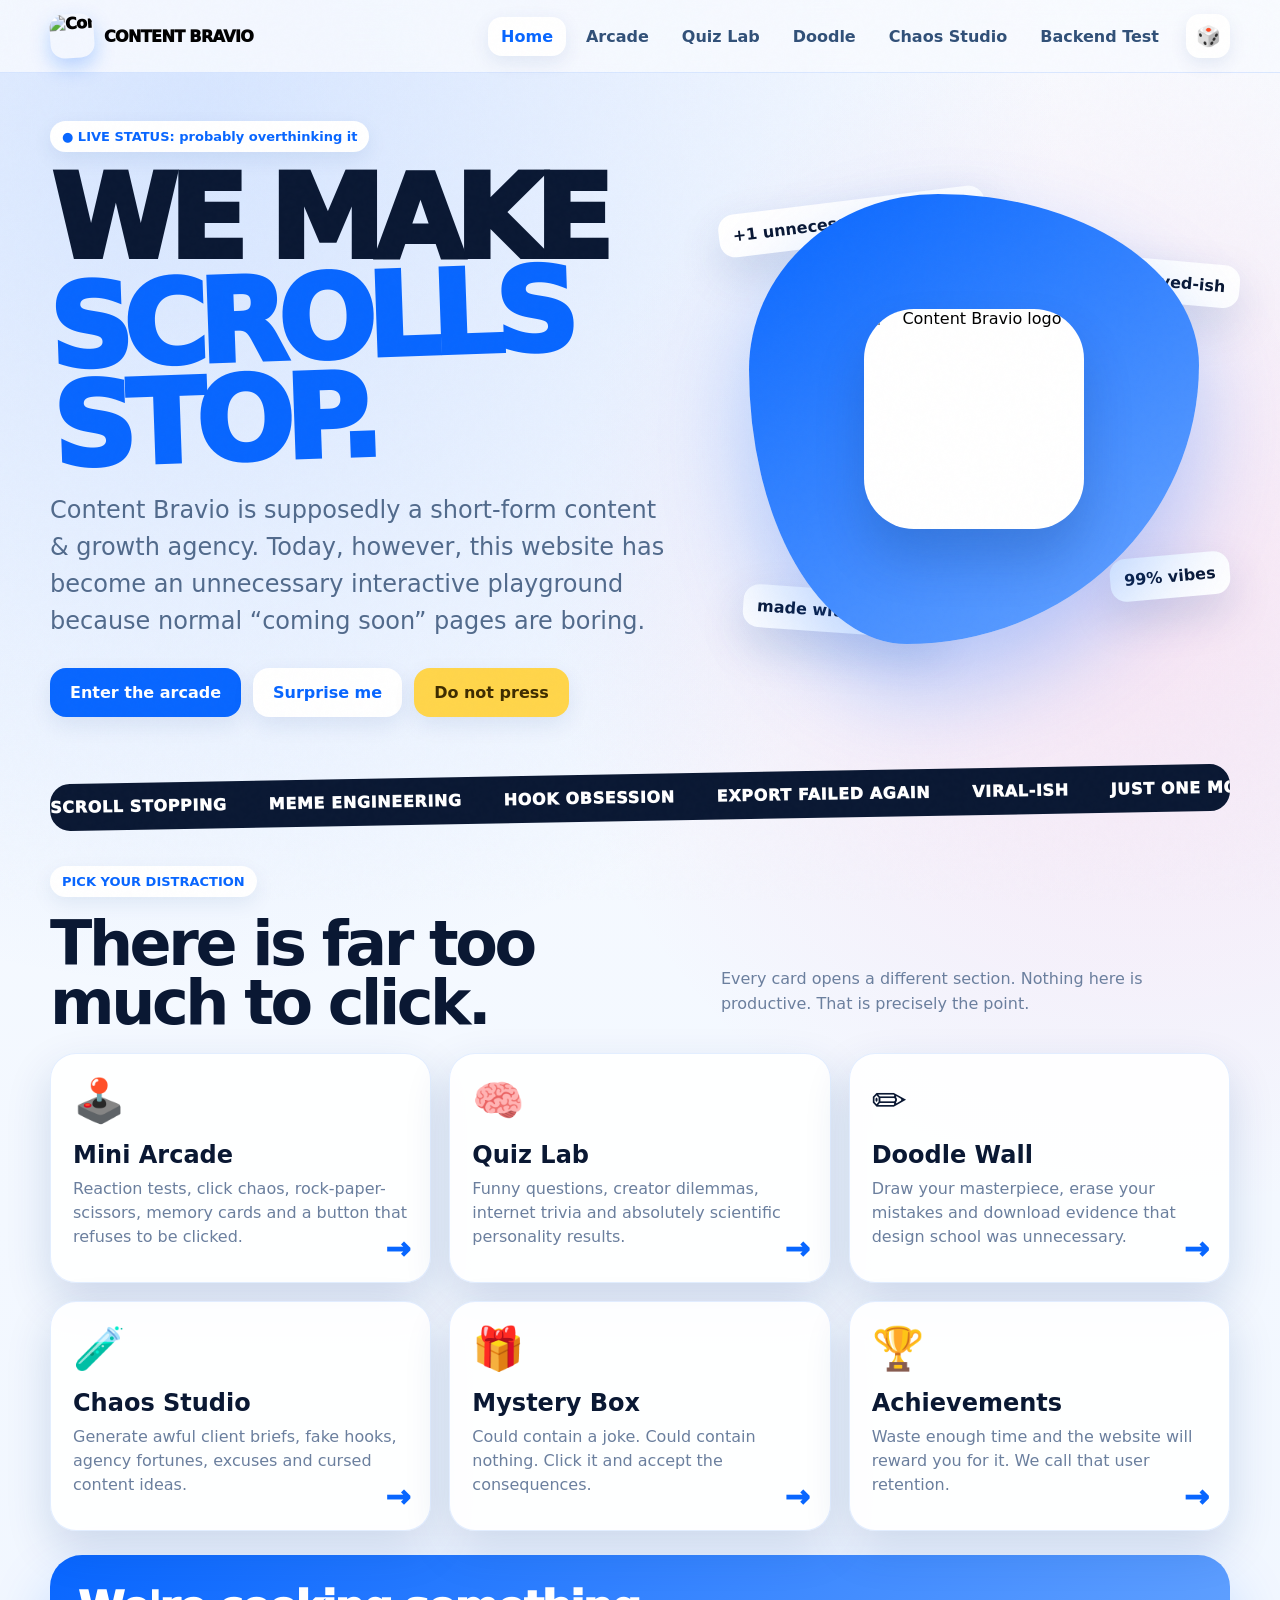
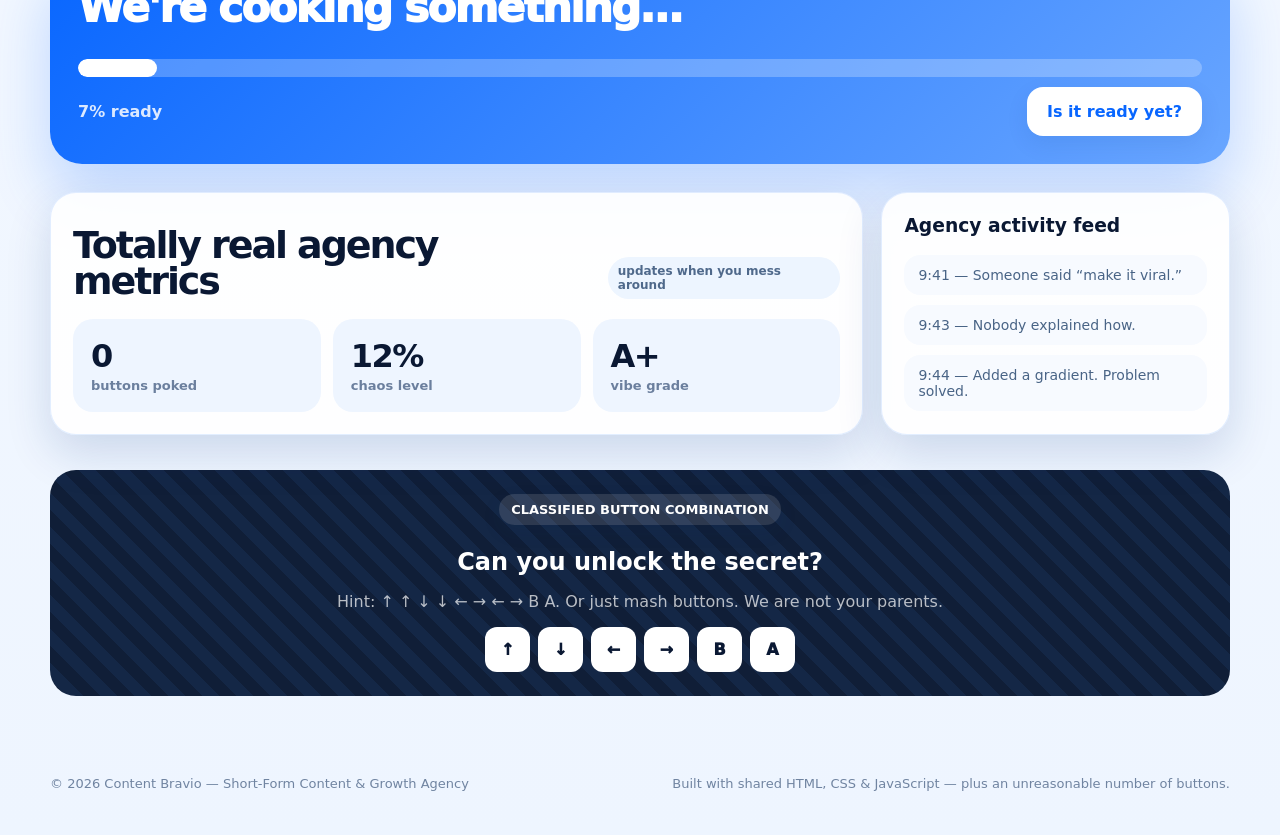
==== commit 94ea247e: "Update frontend structure and add shared assets" ====
--- a/index.html
+++ b/index.html
@@ -5,509 +5,16 @@
   <meta name="viewport" content="width=device-width, initial-scale=1.0">
   <meta name="theme-color" content="#0866ff">
   <title>Content Bravio — The Internet Playground</title>
-  <style>
-    :root {
-      --blue: #0866ff;
-      --blue-2: #3d82ff;
-      --ink: #0a1833;
-      --paper: #ffffff;
-      --soft: #eef5ff;
-      --yellow: #ffd54a;
-      --pink: #ff5caa;
-      --green: #24d17e;
-      --purple: #7b61ff;
-      --red: #ff5b5b;
-      --border: rgba(8, 102, 255, .18);
-      --shadow: 0 18px 45px rgba(13, 58, 130, .16);
-      --radius: 26px;
-    }
-
-    * { box-sizing: border-box; }
-    html { scroll-behavior: smooth; }
-    body {
-      margin: 0;
-      min-height: 100vh;
-      font-family: Inter, ui-sans-serif, system-ui, -apple-system, BlinkMacSystemFont, "Segoe UI", sans-serif;
-      color: var(--ink);
-      background:
-        radial-gradient(circle at 15% 5%, rgba(61,130,255,.18), transparent 34%),
-        radial-gradient(circle at 90% 25%, rgba(255,92,170,.13), transparent 28%),
-        linear-gradient(180deg, #f8fbff 0%, #eef5ff 100%);
-      overflow-x: hidden;
-    }
-
-    button, input, select, textarea { font: inherit; }
-    button { -webkit-tap-highlight-color: transparent; }
-    a { color: inherit; }
-
-    .noise {
-      pointer-events: none;
-      position: fixed;
-      inset: 0;
-      opacity: .035;
-      z-index: 9999;
-      background-image: url("data:image/svg+xml,%3Csvg viewBox='0 0 200 200' xmlns='http://www.w3.org/2000/svg'%3E%3Cfilter id='n'%3E%3CfeTurbulence type='fractalNoise' baseFrequency='0.8' numOctaves='4' stitchTiles='stitch'/%3E%3C/filter%3E%3Crect width='100%25' height='100%25' filter='url(%23n)' opacity='0.5'/%3E%3C/svg%3E");
-    }
-
-    .topbar {
-      position: sticky;
-      top: 0;
-      z-index: 100;
-      backdrop-filter: blur(18px);
-      background: rgba(248, 251, 255, .82);
-      border-bottom: 1px solid rgba(8,102,255,.12);
-    }
-
-    .nav {
-      max-width: 1220px;
-      margin: 0 auto;
-      padding: 14px 20px;
-      display: flex;
-      align-items: center;
-      gap: 14px;
-    }
-
-    .brand {
-      display: flex;
-      align-items: center;
-      gap: 10px;
-      font-weight: 950;
-      letter-spacing: -.04em;
-      margin-right: auto;
-      white-space: nowrap;
-    }
-
-    .brand-mark {
-      width: 44px;
-      height: 44px;
-      display: grid;
-      place-items: center;
-      border-radius: 13px;
-      color: white;
-      background: var(--blue);
-      box-shadow: 0 9px 20px rgba(8,102,255,.26);
-      transform: rotate(-4deg);
-      font-size: 24px;
-      font-weight: 1000;
-      transition: .25s ease;
-    }
-
-    .brand:hover .brand-mark { transform: rotate(6deg) scale(1.06); }
-
-    .navlinks {
-      display: flex;
-      gap: 7px;
-      flex-wrap: wrap;
-      justify-content: flex-end;
-    }
-
-    .nav-btn {
-      border: 0;
-      color: #315078;
-      background: transparent;
-      padding: 10px 13px;
-      border-radius: 14px;
-      font-weight: 800;
-      cursor: pointer;
-    }
-
-    .nav-btn:hover, .nav-btn.active {
-      background: white;
-      color: var(--blue);
-      box-shadow: 0 6px 20px rgba(13,58,130,.09);
-    }
-
-    .utility-btn {
-      width: 44px;
-      height: 44px;
-      border: 0;
-      border-radius: 14px;
-      background: white;
-      cursor: pointer;
-      box-shadow: 0 6px 18px rgba(13,58,130,.09);
-      font-size: 20px;
-    }
-
-    .page {
-      display: none;
-      max-width: 1220px;
-      margin: 0 auto;
-      padding: 36px 20px 70px;
-      animation: pageIn .4s ease;
-    }
-    .page.active { display: block; }
-    @keyframes pageIn { from { opacity: 0; transform: translateY(8px);} to { opacity: 1; transform: none; } }
-
-    .hero {
-      min-height: 620px;
-      display: grid;
-      grid-template-columns: 1.1fr .9fr;
-      align-items: center;
-      gap: 42px;
-    }
-
-    .eyebrow {
-      display: inline-flex;
-      align-items: center;
-      gap: 9px;
-      padding: 8px 12px;
-      border-radius: 999px;
-      background: white;
-      color: var(--blue);
-      font-size: 13px;
-      font-weight: 900;
-      box-shadow: 0 7px 20px rgba(13,58,130,.08);
-      margin-bottom: 18px;
-    }
-
-    .hero h1 {
-      margin: 0;
-      max-width: 780px;
-      font-size: clamp(56px, 9vw, 118px);
-      line-height: .86;
-      letter-spacing: -.08em;
-      font-weight: 1000;
-      color: var(--ink);
-    }
-
-    .hero h1 span {
-      display: inline-block;
-      color: var(--blue);
-      transform: rotate(-2deg);
-    }
-
-    .hero p {
-      font-size: clamp(18px, 2.1vw, 24px);
-      color: #516a8c;
-      max-width: 700px;
-      line-height: 1.55;
-      margin: 25px 0 0;
-    }
-
-    .hero-actions {
-      display: flex;
-      flex-wrap: wrap;
-      gap: 12px;
-      margin-top: 28px;
-    }
-
-    .btn {
-      border: 0;
-      border-radius: 16px;
-      padding: 15px 20px;
-      font-weight: 900;
-      cursor: pointer;
-      transition: .18s ease;
-      box-shadow: 0 8px 22px rgba(13,58,130,.09);
-    }
-    .btn:hover { transform: translateY(-2px) scale(1.01); }
-    .btn:active { transform: translateY(1px) scale(.98); }
-    .btn.primary { background: var(--blue); color: white; }
-    .btn.secondary { background: white; color: var(--blue); }
-    .btn.dark { background: var(--ink); color: white; }
-    .btn.yellow { background: var(--yellow); color: #3e2c00; }
-    .btn.pink { background: var(--pink); color: white; }
-    .btn.ghost { background: transparent; border: 1px solid var(--border); color: #315078; box-shadow: none; }
-
-    .hero-toy {
-      position: relative;
-      min-height: 510px;
-      display: grid;
-      place-items: center;
-    }
-
-    .blob {
-      width: min(450px, 90vw);
-      aspect-ratio: 1;
-      border-radius: 42% 58% 65% 35% / 39% 38% 62% 61%;
-      background: linear-gradient(145deg, var(--blue), #68a5ff);
-      box-shadow: 0 45px 90px rgba(8,102,255,.28);
-      display: grid;
-      place-items: center;
-      animation: blob 7s ease-in-out infinite alternate;
-      position: relative;
-    }
-
-    @keyframes blob {
-      from { border-radius: 42% 58% 65% 35% / 39% 38% 62% 61%; transform: rotate(-2deg); }
-      to { border-radius: 62% 38% 34% 66% / 54% 62% 38% 46%; transform: rotate(3deg); }
-    }
-
-    .mega-b {
-      width: 220px;
-      height: 220px;
-      border-radius: 50px;
-      background: white;
-      color: var(--blue);
-      display: grid;
-      place-items: center;
-      font-size: 145px;
-      font-weight: 1000;
-      box-shadow: 0 30px 50px rgba(1,35,95,.2);
-      user-select: none;
-      cursor: pointer;
-      transition: .15s;
-    }
-    .mega-b:active { transform: scale(.9) rotate(8deg); }
-
-    .float-chip {
-      position: absolute;
-      background: white;
-      border-radius: 16px;
-      padding: 12px 14px;
-      font-weight: 900;
-      box-shadow: var(--shadow);
-      animation: drift 4s ease-in-out infinite alternate;
-    }
-    .float-chip.c1 { top: 7%; left: 0; transform: rotate(-7deg); }
-    .float-chip.c2 { top: 18%; right: -2%; transform: rotate(5deg); animation-delay: .8s; }
-    .float-chip.c3 { bottom: 8%; left: 5%; transform: rotate(4deg); animation-delay: 1.4s; }
-    .float-chip.c4 { bottom: 15%; right: 0; transform: rotate(-5deg); animation-delay: .4s; }
-    @keyframes drift { to { translate: 0 -12px; } }
-
-    .section-head {
-      display: flex;
-      align-items: end;
-      justify-content: space-between;
-      gap: 20px;
-      margin: 12px 0 20px;
-    }
-    .section-head h2, .page-title {
-      margin: 0;
-      font-size: clamp(34px, 5vw, 62px);
-      letter-spacing: -.055em;
-      line-height: .95;
-    }
-    .section-head p, .page-subtitle { color: #6b7f9e; max-width: 650px; line-height: 1.55; }
-
-    .card-grid {
-      display: grid;
-      grid-template-columns: repeat(3, minmax(0,1fr));
-      gap: 18px;
-    }
-
-    .card {
-      background: rgba(255,255,255,.9);
-      border: 1px solid rgba(8,102,255,.11);
-      border-radius: var(--radius);
-      padding: 22px;
-      box-shadow: var(--shadow);
-    }
-
-    .feature-card {
-      min-height: 230px;
-      position: relative;
-      overflow: hidden;
-      cursor: pointer;
-      transition: .22s ease;
-    }
-    .feature-card:hover { transform: translateY(-5px) rotate(.3deg); }
-    .feature-card .icon { font-size: 42px; }
-    .feature-card h3 { margin: 16px 0 8px; font-size: 24px; }
-    .feature-card p { color: #6b7f9e; line-height: 1.5; margin: 0; }
-    .feature-card:after {
-      content: "→";
-      position: absolute;
-      right: 20px;
-      bottom: 16px;
-      font-size: 30px;
-      color: var(--blue);
-      font-weight: 1000;
-    }
-
-    .chaos-strip {
-      margin: 45px 0;
-      overflow: hidden;
-      border-radius: 20px;
-      background: var(--ink);
-      color: white;
-      transform: rotate(-1deg);
-    }
-    .ticker {
-      display: flex;
-      gap: 42px;
-      padding: 14px 0;
-      width: max-content;
-      animation: ticker 22s linear infinite;
-      font-weight: 950;
-      letter-spacing: .04em;
-    }
-    @keyframes ticker { to { transform: translateX(-50%); } }
-
-    .status-card {
-      margin-top: 24px;
-      background: linear-gradient(135deg, var(--blue), #69a6ff);
-      color: white;
-      border-radius: 32px;
-      padding: 28px;
-      box-shadow: 0 30px 60px rgba(8,102,255,.22);
-    }
-    .status-message { font-size: clamp(24px, 4vw, 42px); font-weight: 950; letter-spacing: -.04em; min-height: 58px; }
-    .progress-wrap { height: 18px; background: rgba(255,255,255,.25); border-radius: 999px; overflow: hidden; margin: 18px 0 10px; }
-    .progress-bar { height: 100%; width: 7%; background: white; border-radius: inherit; transition: width .55s cubic-bezier(.2,.8,.2,1); }
-    .status-row { display: flex; justify-content: space-between; gap: 20px; align-items: center; flex-wrap: wrap; }
-    .percent { opacity: .85; font-weight: 800; }
-
-    .dashboard {
-      display: grid;
-      grid-template-columns: 1.4fr .6fr;
-      gap: 18px;
-      margin: 28px 0;
-    }
-    .stat-grid { display: grid; grid-template-columns: repeat(3, 1fr); gap: 12px; }
-    .stat { padding: 18px; border-radius: 20px; background: var(--soft); }
-    .stat b { display: block; font-size: 32px; letter-spacing: -.05em; }
-    .stat span { font-size: 13px; color: #6b7f9e; font-weight: 800; }
-
-    .mini-feed { display: grid; gap: 10px; }
-    .feed-item { background: #f7faff; border-radius: 16px; padding: 12px 14px; color: #496486; font-size: 14px; }
-
-    .arcade-grid { display: grid; grid-template-columns: repeat(2, minmax(0,1fr)); gap: 18px; margin-top: 22px; }
-    .game-card { min-height: 300px; position: relative; overflow: hidden; }
-    .game-card h3 { margin-top: 0; font-size: 28px; letter-spacing: -.03em; }
-    .game-card p { color: #6b7f9e; }
-    .game-area { margin-top: 18px; min-height: 160px; border-radius: 20px; background: #f5f9ff; padding: 16px; border: 1px dashed rgba(8,102,255,.2); }
-
-    #clickArena { position: relative; height: 230px; overflow: hidden; cursor: crosshair; }
-    #clickTarget {
-      position: absolute; width: 52px; height: 52px; border: 0; border-radius: 50%; background: var(--pink); color: white; font-weight: 1000; cursor: pointer; display: none;
-      box-shadow: 0 10px 24px rgba(255,92,170,.35);
-    }
-
-    #reactionBox {
-      min-height: 180px; display: grid; place-items: center; text-align: center; border-radius: 18px; background: #eaf1fb; cursor: pointer; user-select: none; font-weight: 900; color: #4b6381; padding: 18px;
-    }
-    #reactionBox.waiting { background: #ffb3b3; color: #7d1414; }
-    #reactionBox.go { background: #6ee7a8; color: #064d2a; }
-
-    .rps-row { display: flex; gap: 10px; flex-wrap: wrap; }
-    .rps { flex: 1; min-width: 95px; font-size: 32px; padding: 14px; border: 0; border-radius: 16px; background: white; cursor: pointer; box-shadow: 0 8px 18px rgba(13,58,130,.08); }
-
-    .avoid-zone { position: relative; height: 210px; border-radius: 18px; background: #eef6ff; overflow: hidden; }
-    #avoidBtn { position: absolute; left: 50%; top: 50%; transform: translate(-50%,-50%); border: 0; border-radius: 14px; background: var(--red); color: white; padding: 14px 18px; font-weight: 900; cursor: pointer; transition: left .09s, top .09s; }
-
-    .memory-grid { display: grid; grid-template-columns: repeat(4, 1fr); gap: 10px; }
-    .memory-card { aspect-ratio: 1; border: 0; border-radius: 14px; background: var(--blue); color: transparent; font-size: 30px; cursor: pointer; transition: .2s; }
-    .memory-card.flipped, .memory-card.matched { background: white; color: initial; transform: rotateY(180deg); box-shadow: 0 7px 20px rgba(13,58,130,.09); }
-    .memory-card.matched { background: #eafff4; }
-
-    .quiz-layout { display: grid; grid-template-columns: .72fr 1.28fr; gap: 18px; margin-top: 22px; }
-    .quiz-sidebar .category-btn { width: 100%; text-align: left; margin-bottom: 10px; }
-    .quiz-box { min-height: 440px; }
-    .quiz-question { font-size: clamp(28px,4vw,46px); font-weight: 950; letter-spacing: -.04em; margin-bottom: 24px; }
-    .answers { display: grid; grid-template-columns: 1fr 1fr; gap: 12px; }
-    .answer { min-height: 74px; border: 1px solid var(--border); border-radius: 18px; background: #f7faff; padding: 16px; text-align: left; font-weight: 850; cursor: pointer; color: #315078; }
-    .answer:hover { background: #eaf3ff; }
-    .answer.correct { background: #dffff0; border-color: #8de0b5; color: #07552d; }
-    .answer.wrong { background: #ffe1e1; border-color: #ffabab; color: #7e1515; }
-    .quiz-feedback { min-height: 54px; margin: 16px 0; color: #526c8c; font-weight: 800; }
-
-    .doodle-layout { display: grid; grid-template-columns: 260px 1fr; gap: 18px; margin-top: 22px; }
-    .tool-panel { align-self: start; }
-    .tool-group { margin-bottom: 18px; }
-    .tool-group label { display: block; font-size: 13px; font-weight: 900; color: #5b7191; margin-bottom: 8px; }
-    .tool-row { display: flex; gap: 8px; flex-wrap: wrap; }
-    .color-dot { width: 38px; height: 38px; border: 4px solid white; box-shadow: 0 0 0 1px rgba(0,0,0,.08); border-radius: 50%; cursor: pointer; }
-    .color-dot.active { box-shadow: 0 0 0 3px var(--blue); }
-    input[type="range"] { width: 100%; }
-    #doodleCanvas { width: 100%; height: 540px; background: white; border-radius: 24px; box-shadow: var(--shadow); touch-action: none; display: block; }
-
-    .studio-grid { display: grid; grid-template-columns: repeat(2, 1fr); gap: 18px; margin-top: 22px; }
-    .generator-output {
-      margin-top: 15px; padding: 18px; border-radius: 18px; background: #f2f7ff; min-height: 100px; font-size: 20px; line-height: 1.45; font-weight: 850; color: #315078;
-    }
-    .mood-board { display: grid; grid-template-columns: repeat(3,1fr); gap: 10px; margin-top: 14px; }
-    .mood-cell { min-height: 96px; border-radius: 18px; display: grid; place-items: center; font-size: 28px; font-weight: 950; cursor: pointer; transition: .2s; }
-    .mood-cell:hover { transform: rotate(2deg) scale(1.02); }
-
-    .fake-inbox { display: grid; gap: 10px; margin-top: 15px; }
-    .email { border: 1px solid var(--border); background: white; padding: 13px; border-radius: 15px; cursor: pointer; }
-    .email.unread { border-left: 5px solid var(--blue); }
-    .email strong { display: block; margin-bottom: 4px; }
-    .email span { color: #6b7f9e; font-size: 13px; }
-
-    .fortune {
-      border-radius: 26px; min-height: 240px; display: grid; place-items: center; text-align: center; background: radial-gradient(circle at 30% 20%, #8d78ff, #261956); color: white; padding: 24px; position: relative; overflow: hidden;
-    }
-    .fortune:before, .fortune:after { content:"✦"; position:absolute; opacity:.3; font-size:80px; }
-    .fortune:before { left: 7%; top: 4%; } .fortune:after { right: 6%; bottom: -9%; }
-    .fortune-text { position: relative; z-index: 1; font-size: 26px; font-weight: 950; max-width: 500px; }
-
-    .achievement-drawer {
-      position: fixed; right: 18px; bottom: 18px; z-index: 200; width: min(360px, calc(100vw - 36px)); pointer-events: none;
-    }
-    .toast { background: var(--ink); color: white; border-radius: 18px; padding: 14px 16px; box-shadow: 0 18px 45px rgba(5,20,50,.3); margin-top: 10px; transform: translateY(18px); opacity: 0; animation: toast .35s forwards; }
-    .toast b { display: block; color: var(--yellow); }
-    @keyframes toast { to { transform: none; opacity: 1; } }
-
-    .modal {
-      position: fixed; inset: 0; background: rgba(7,20,45,.55); z-index: 500; display: none; place-items: center; padding: 20px; backdrop-filter: blur(8px);
-    }
-    .modal.show { display: grid; }
-    .modal-card { width: min(620px,100%); background: white; border-radius: 28px; padding: 26px; box-shadow: 0 28px 90px rgba(0,0,0,.28); }
-    .modal-card h3 { margin: 0 0 10px; font-size: 34px; letter-spacing: -.04em; }
-    .modal-card p { color: #607897; line-height: 1.55; }
-
-    .secret-panel { margin-top: 35px; padding: 24px; border-radius: 26px; background: repeating-linear-gradient(45deg,#101e37,#101e37 12px,#142746 12px,#142746 24px); color: white; text-align: center; }
-    .secret-code { display: flex; gap: 8px; justify-content: center; margin-top: 14px; flex-wrap: wrap; }
-    .key { width: 45px; height: 45px; border: 0; border-radius: 12px; background: white; color: var(--ink); font-weight: 1000; cursor: pointer; }
-
-    footer {
-      max-width: 1220px; margin: 0 auto; padding: 10px 20px 44px; color: #7084a1; font-size: 13px; display:flex; justify-content:space-between; gap:20px; flex-wrap:wrap;
-    }
-
-    .konami {
-      position: fixed; inset: 0; z-index: 1000; pointer-events: none; display:none; overflow:hidden;
-      background: rgba(8,102,255,.94); color:white; place-items:center; text-align:center;
-    }
-    .konami.show { display:grid; animation: pageIn .3s; }
-    .konami h2 { font-size: clamp(54px, 10vw, 130px); margin:0; letter-spacing:-.07em; }
-    .confetti { position: absolute; width: 12px; height: 18px; background: white; top:-30px; animation: fall 3s linear forwards; }
-    @keyframes fall { to { transform: translateY(110vh) rotate(720deg); } }
-
-    .tiny { font-size: 12px; color: #7e91aa; }
-    .center { text-align: center; }
-    .stack { display: grid; gap: 12px; }
-    .spacer { height: 28px; }
-    .pill { display:inline-flex; align-items:center; gap:7px; border-radius:999px; padding:7px 10px; background:#edf5ff; color:#4f698b; font-size:12px; font-weight:900; }
-
-    @media (max-width: 900px) {
-      .hero, .dashboard, .quiz-layout, .doodle-layout { grid-template-columns: 1fr; }
-      .hero { min-height: unset; padding-top: 35px; }
-      .hero-toy { min-height: 430px; }
-      .card-grid { grid-template-columns: 1fr 1fr; }
-      .studio-grid, .arcade-grid { grid-template-columns: 1fr; }
-      .tool-panel { order: 2; }
-      #doodleCanvas { height: 430px; }
-    }
-
-    @media (max-width: 660px) {
-      .nav { align-items:flex-start; flex-wrap:wrap; }
-      .brand { width:100%; }
-      .navlinks { justify-content:flex-start; overflow-x:auto; flex-wrap:nowrap; width:calc(100% - 55px); padding-bottom:3px; }
-      .nav-btn { white-space:nowrap; }
-      .card-grid { grid-template-columns: 1fr; }
-      .answers { grid-template-columns: 1fr; }
-      .stat-grid { grid-template-columns: 1fr; }
-      .mood-board { grid-template-columns: repeat(2,1fr); }
-      .float-chip { font-size:12px; }
-      .hero h1 { font-size: 58px; }
-      .mega-b { width: 175px; height:175px; font-size:115px; border-radius:42px; }
-      #doodleCanvas { height: 360px; }
-    }
-
-    @media (prefers-reduced-motion: reduce) {
-      *, *:before, *:after { animation-duration: .01ms !important; animation-iteration-count: 1 !important; scroll-behavior: auto !important; }
-    }
-  </style>
+  <link rel="icon" type="image/png" href="images/logo.png">
+  <link rel="stylesheet" href="style.css">
 </head>
-<body>
+<body data-page="main">
   <div class="noise"></div>
 
   <header class="topbar">
     <nav class="nav" aria-label="Main navigation">
       <button class="brand nav-home" type="button" aria-label="Go home" style="border:0;background:none;cursor:pointer;padding:0;">
-        <span class="brand-mark">B</span>
+        <img class="brand-mark" src="images/logo.png" alt="Content Bravio logo">
         <span>CONTENT BRAVIO</span>
       </button>
       <div class="navlinks">
@@ -516,6 +23,7 @@
         <button class="nav-btn" data-page="quiz" type="button">Quiz Lab</button>
         <button class="nav-btn" data-page="doodle" type="button">Doodle</button>
         <button class="nav-btn" data-page="studio" type="button">Chaos Studio</button>
+        <a class="nav-btn nav-link" href="testing.html">Backend Test</a>
       </div>
       <button class="utility-btn" id="randomPage" type="button" title="Take me somewhere random">🎲</button>
     </nav>
@@ -539,7 +47,7 @@
           <div class="float-chip c2">algorithm approved-ish</div>
           <div class="float-chip c3">made with caffeine</div>
           <div class="float-chip c4">99% vibes</div>
-          <div class="blob"><button class="mega-b" id="megaB" type="button" aria-label="Press the giant B">B</button></div>
+          <div class="blob"><button class="mega-b" id="megaB" type="button" aria-label="Press the Content Bravio logo"><img src="images/logo.png" alt="Content Bravio logo"></button></div>
         </div>
       </div>
 
@@ -739,7 +247,7 @@
 
   <footer>
     <span>© 2026 Content Bravio — Short-Form Content & Growth Agency</span>
-    <span>Built with one HTML file and an unreasonable number of buttons.</span>
+    <span>Built with shared HTML, CSS & JavaScript — plus an unreasonable number of buttons.</span>
   </footer>
 
   <div class="achievement-drawer" id="toasts" aria-live="polite"></div>
@@ -755,338 +263,6 @@
   <div class="konami" id="konami">
     <div><h2>BRAVIO OVERDRIVE</h2><p style="font-size:22px">Secret mode unlocked. Your productivity has officially left the chat.</p><button class="btn yellow" id="closeKonami" type="button" style="pointer-events:auto">Return to Earth</button></div>
   </div>
-
-  <script>
-    (() => {
-      const $ = (s, root=document) => root.querySelector(s);
-      const $$ = (s, root=document) => [...root.querySelectorAll(s)];
-      const pick = arr => arr[Math.floor(Math.random()*arr.length)];
-      const rand = (min,max) => Math.floor(Math.random()*(max-min+1))+min;
-
-      const state = {
-        clicks: 0,
-        chaos: 12,
-        achievements: new Set(),
-        progress: 7,
-        quizScore: 0,
-        quizCategory: 'creator',
-        rpsYou: 0,
-        rpsSite: 0,
-        bestReaction: null
-      };
-
-      function countClick(amount=1) {
-        state.clicks += amount;
-        state.chaos = Math.min(999, state.chaos + Math.max(1, Math.ceil(amount/2)));
-        $('#clickStat').textContent = state.clicks;
-        $('#chaosStat').textContent = state.chaos + '%';
-        $('#vibeStat').textContent = state.chaos > 150 ? 'S+' : state.chaos > 80 ? 'A++' : 'A+';
-        if (state.clicks === 10) achieve('Button Enthusiast', 'You clicked 10 things. The website noticed.');
-        if (state.clicks === 50) achieve('Professional Procrastinator', '50 clicks. Astonishing commitment to absolutely nothing.');
-      }
-
-      document.addEventListener('click', e => {
-        if (e.target.closest('button, .feature-card, .email, .mood-cell')) countClick();
-      });
-
-      function goPage(name) {
-        $$('.page').forEach(p => p.classList.toggle('active', p.id === 'page-'+name));
-        $$('.nav-btn').forEach(b => b.classList.toggle('active', b.dataset.page === name));
-        window.scrollTo({top:0, behavior:'smooth'});
-        addFeed(`Visited the ${name} section. Excellent use of company time.`);
-      }
-      $$('[data-page]').forEach(b => b.addEventListener('click', () => goPage(b.dataset.page)));
-      $$('[data-go]').forEach(b => b.addEventListener('click', () => goPage(b.dataset.go)));
-      $('.nav-home').addEventListener('click', () => goPage('home'));
-      $('#randomPage').addEventListener('click', () => goPage(pick(['home','arcade','quiz','doodle','studio'])));
-
-      function addFeed(text) {
-        const feed = $('#activityFeed');
-        const d = document.createElement('div');
-        d.className = 'feed-item';
-        d.textContent = new Date().toLocaleTimeString([], {hour:'2-digit', minute:'2-digit'}) + ' — ' + text;
-        feed.prepend(d);
-        while (feed.children.length > 5) feed.lastElementChild.remove();
-      }
-
-      function achieve(title, desc) {
-        if (state.achievements.has(title)) return;
-        state.achievements.add(title);
-        const t = document.createElement('div');
-        t.className = 'toast';
-        t.innerHTML = `<b>🏆 ${title}</b><span>${desc}</span>`;
-        $('#toasts').appendChild(t);
-        setTimeout(() => t.remove(), 4200);
-      }
-
-      function showModal(title, text) {
-        $('#modalTitle').textContent = title;
-        $('#modalText').textContent = text;
-        $('#modal').classList.add('show');
-      }
-      $('#closeModal').addEventListener('click', () => $('#modal').classList.remove('show'));
-      $('#modal').addEventListener('click', e => { if (e.target === $('#modal')) $('#modal').classList.remove('show'); });
-
-      const statusMessages = [
-        "Still cooking. Don't open the oven.", "The intern pressed something...", "Adding unnecessary animations...",
-        "Pretending we understand the algorithm...", "Making the logo 2px bigger...", "Rewatching the same edit 47 times...",
-        "Export failed. Classic.", "CEO said 'make it pop'...", "Optimising the vibes...", "Almost there. Probably.",
-        "Uploading more pixels...", "Teaching the algorithm who's boss...", "Okay, this is actually looking good.",
-        "One tiny revision became seventeen.", "Waiting for inspiration to reply in Slack.", "Making the subtitle emotionally available."
-      ];
-      $('#checkWebsite').addEventListener('click', () => {
-        state.progress += rand(2,13);
-        if (state.progress >= 99) {
-          state.progress = 99;
-          $('#status').textContent = '99% ready. The last 1% takes 6 months.';
-          achieve('Almost There™', 'You reached 99%. There is legally no 100%.');
-        } else $('#status').textContent = pick(statusMessages);
-        $('#progress').style.width = state.progress + '%';
-        $('#percentage').textContent = state.progress + '% ready';
-        addFeed('Website readiness increased to ' + state.progress + '%. Nobody knows why.');
-      });
-
-      let bPresses = 0;
-      $('#megaB').addEventListener('click', () => {
-        bPresses++;
-        const b = $('#megaB');
-        b.textContent = pick(['B','😎','▶','B!','🔥','?']);
-        b.style.transform = `rotate(${rand(-12,12)}deg) scale(${(90+rand(0,18))/100})`;
-        setTimeout(()=> { b.textContent='B'; b.style.transform=''; }, 450);
-        if (bPresses === 7) achieve('B Button Believer', 'You pressed the giant B seven times. Why?');
-      });
-
-      $('#surpriseMe').addEventListener('click', () => {
-        const surprises = [
-          () => goPage(pick(['arcade','quiz','doodle','studio'])),
-          () => showModal('Breaking news', 'You have been selected as Employee of the Minute. Benefits expire almost immediately.'),
-          () => { document.body.style.filter = `hue-rotate(${rand(60,300)}deg)`; setTimeout(()=>document.body.style.filter='',1200); },
-          () => achieve('Surprise Recipient', 'You clicked a button without knowing the outcome. Bold.')
-        ];
-        pick(surprises)();
-      });
-
-      let panic = 0;
-      $('#panicButton').addEventListener('click', () => {
-        panic++;
-        const texts = ['I said do not press.', 'Seriously?', 'We discussed this.', 'This is going in the report.', 'Fine. You win.'];
-        $('#panicButton').textContent = texts[Math.min(panic-1, texts.length-1)];
-        if (panic === 5) {
-          document.body.animate([{transform:'translateX(0)'},{transform:'translateX(-8px)'},{transform:'translateX(8px)'},{transform:'translateX(0)'}],{duration:400,iterations:2});
-          achieve('Boundary Tester', 'Pressed the forbidden button five times. HR has been notified.');
-        }
-      });
-
-      $('#mysteryCard').addEventListener('click', () => {
-        showModal('Mystery Box Result', pick([
-          'You won 3 invisible exposure points.',
-          'Inside the box: another smaller box. Budget cuts.',
-          'Congratulations. You found the premium air package.',
-          'The box contained a meeting that could have been an email.',
-          'Jackpot: one completely unsolicited opinion about your logo.'
-        ]));
-        achieve('Box Opener', 'Curiosity defeated caution.');
-      });
-
-      $('#achievementCard').addEventListener('click', () => {
-        const list = state.achievements.size ? [...state.achievements].join(', ') : 'None yet. Start clicking suspicious things.';
-        showModal(`Achievements (${state.achievements.size})`, list);
-      });
-
-      // Click Frenzy
-      let clickGameTimer = null, clickGameScore = 0, clickGameEnd = 0;
-      function moveTarget() {
-        const arena = $('#clickArena'), target = $('#clickTarget');
-        const maxX = Math.max(0, arena.clientWidth - 70), maxY = Math.max(0, arena.clientHeight - 70);
-        target.style.left = rand(5,maxX) + 'px';
-        target.style.top = rand(5,maxY) + 'px';
-      }
-      $('#startClickGame').addEventListener('click', () => {
-        clearInterval(clickGameTimer);
-        clickGameScore = 0; $('#clickScore').textContent='0';
-        $('#clickIntro').style.display='none'; $('#clickTarget').style.display='block'; moveTarget();
-        clickGameEnd = Date.now()+10000;
-        clickGameTimer = setInterval(() => {
-          if (Date.now() >= clickGameEnd) {
-            clearInterval(clickGameTimer); $('#clickTarget').style.display='none'; $('#clickIntro').style.display='block';
-            $('#startClickGame').textContent='Play again';
-            showModal('Time!', `You hit the target ${clickGameScore} times. ${clickGameScore>=15?'Disturbingly fast.':clickGameScore>=8?'Respectable finger velocity.':'The target sends its regards.'}`);
-            if (clickGameScore >= 15) achieve('Click Goblin', '15+ hits in Click Frenzy. Terrifying reflexes.');
-          }
-        },100);
-      });
-      $('#clickTarget').addEventListener('click', e => { e.stopPropagation(); clickGameScore++; $('#clickScore').textContent=clickGameScore; moveTarget(); countClick(); });
-
-      // Reaction
-      let reactionState='idle', reactionTimeout=null, reactionStart=0;
-      $('#reactionBox').addEventListener('click', () => {
-        const box=$('#reactionBox');
-        if (reactionState==='idle') {
-          reactionState='waiting'; box.className='waiting'; box.textContent='Wait for green…';
-          reactionTimeout=setTimeout(()=>{reactionState='go'; reactionStart=performance.now(); box.className='go'; box.textContent='CLICK!';},rand(1200,3800));
-        } else if (reactionState==='waiting') {
-          clearTimeout(reactionTimeout); reactionState='idle'; box.className=''; box.textContent='Too early. Click to try again.'; $('#reactionResult').textContent='False start 😭';
-        } else if (reactionState==='go') {
-          const ms=Math.round(performance.now()-reactionStart); reactionState='idle'; box.className=''; box.textContent=`${ms} ms — click to retry`;
-          if (state.bestReaction===null || ms<state.bestReaction) state.bestReaction=ms;
-          $('#reactionResult').textContent=`Best: ${state.bestReaction} ms`;
-          if (ms<250) achieve('Human Espresso Shot', `Reaction time: ${ms} ms.`);
-        }
-      });
-
-      // RPS
-      $$('.rps').forEach(btn=>btn.addEventListener('click',()=>{
-        const you=btn.dataset.rps, site=pick(['rock','paper','scissors']);
-        const win=(you==='rock'&&site==='scissors')||(you==='paper'&&site==='rock')||(you==='scissors'&&site==='paper');
-        let text;
-        if(you===site) text=`Tie. We both chose ${site}. Suspicious.`;
-        else if(win){state.rpsYou++; text=`You win. Website chose ${site}.`;}
-        else {state.rpsSite++; text=`Website wins with ${site}. Absolutely skill-based.`;}
-        $('#rpsResult').textContent=text; $('#rpsScore').textContent=`You ${state.rpsYou} — ${state.rpsSite} Website`;
-        if(state.rpsYou===5) achieve('Fist of Algorithm', 'Beat the website five times at RPS.');
-      }));
-
-      // Avoid button
-      let avoidAttempts=0;
-      function flee() {
-        avoidAttempts++; const zone=$('#avoidZone'), btn=$('#avoidBtn');
-        const x=rand(10,Math.max(10,zone.clientWidth-btn.offsetWidth-10));
-        const y=rand(10,Math.max(10,zone.clientHeight-btn.offsetHeight-10));
-        btn.style.left=x+'px'; btn.style.top=y+'px'; btn.style.transform='none';
-        $('#avoidText').textContent=`Attempts: ${avoidAttempts} — ${pick(['too slow','nice try','almost','the button fears commitment','keep chasing'])}`;
-        if(avoidAttempts===12) achieve('Persistent Nuisance', 'Chased the escape button 12 times.');
-      }
-      $('#avoidBtn').addEventListener('pointerenter', flee);
-      $('#avoidBtn').addEventListener('touchstart', e=>{ e.preventDefault(); flee(); }, {passive:false});
-      $('#avoidBtn').addEventListener('click',()=>{ showModal('Impossible?', 'You clicked it. The website would like to file an appeal.'); achieve('Button Catcher', 'Caught the evasive button.'); });
-
-      // Memory
-      const symbols=['🎬','🔥','😂','🚀','👀','💡','🎯','🧃'];
-      let memoryFirst=null, memoryLock=false, memoryMoves=0, memoryMatches=0;
-      function setupMemory(){
-        memoryFirst=null; memoryLock=false; memoryMoves=0; memoryMatches=0; $('#memoryMoves').textContent='Moves: 0';
-        const deck=[...symbols,...symbols].sort(()=>Math.random()-.5), grid=$('#memoryGrid'); grid.innerHTML='';
-        deck.forEach((symbol,i)=>{
-          const b=document.createElement('button'); b.className='memory-card'; b.type='button'; b.textContent=symbol; b.dataset.symbol=symbol; b.dataset.i=i;
-          b.addEventListener('click',()=>flipMemory(b)); grid.appendChild(b);
-        });
-      }
-      function flipMemory(card){
-        if(memoryLock||card.classList.contains('matched')||card===memoryFirst) return;
-        card.classList.add('flipped');
-        if(!memoryFirst){memoryFirst=card; return;}
-        memoryMoves++; $('#memoryMoves').textContent=`Moves: ${memoryMoves}`;
-        if(memoryFirst.dataset.symbol===card.dataset.symbol){
-          memoryFirst.classList.add('matched'); card.classList.add('matched'); memoryFirst=null; memoryMatches++;
-          if(memoryMatches===symbols.length){ achieve('Memory Editor', `Cleared the board in ${memoryMoves} moves.`); showModal('Board cleared!', `You matched everything in ${memoryMoves} moves.`); }
-        } else {
-          memoryLock=true; const a=memoryFirst; memoryFirst=null;
-          setTimeout(()=>{a.classList.remove('flipped'); card.classList.remove('flipped'); memoryLock=false;},650);
-        }
-      }
-      $('#resetMemory').addEventListener('click',setupMemory); setupMemory();
-
-      // Quiz
-      const quizData={
-        creator:[
-          {q:'A client says “make it viral.” What is the correct first response?',a:['Ask what success means','Add 14 fire emojis','Promise 10M views by lunch','Turn off your phone'],c:0,f:'Correct. “Viral” is not a strategy, unfortunately.'},
-          {q:'What is most likely to kill a short-form video?',a:['A weak opening','Using one font','Owning a tripod','Drinking water'],c:0,f:'The first seconds matter. The tripod is innocent.'},
-          {q:'The edit is perfect, but the caption says “test123 final FINAL.” What now?',a:['Post immediately','Fix the caption','Delete the internet','Blame Mercury retrograde'],c:1,f:'Correct. Tiny details are still details.'},
-          {q:'A client asks for “premium but Gen Z but corporate but meme.” Your best move?',a:['Clarify the brief','Scream professionally','Use Comic Sans','Create four brands at once'],c:0,f:'Clarifying the contradiction is cheaper than telepathy.'}
-        ],
-        internet:[
-          {q:'Which phrase is most likely to appear right before unnecessary chaos?',a:['“Quick question”','“Looks good”','“No rush”','All of the above'],c:3,f:'Correct. Every option is a trap in its own special way.'},
-          {q:'What does “final_v7_REAL_final2.mp4” usually mean?',a:['The actual final','There will be another export','The file is cursed','Both B and C'],c:3,f:'You understand creative production too well.'},
-          {q:'What is the natural predator of productivity?',a:['A 4-minute Reel','Opening one “quick” tab','Notifications','All of them'],c:3,f:'The food chain is brutal.'},
-          {q:'Someone comments “first.” What have they achieved?',a:['Historical importance','Absolutely nothing','SEO dominance','A tax deduction'],c:1,f:'Harsh, but accurate.'}
-        ],
-        personality:[
-          {q:'You see a button labelled “DO NOT PRESS.” You…',a:['Ignore it','Press once','Press repeatedly','Inspect element first'],c:2,f:'Your personality type is: Problem Creator (Advanced).'},
-          {q:'A deadline is in 48 hours. When does inspiration arrive?',a:['Immediately','24 hours before','47 hours and 58 minutes later','Never'],c:2,f:'Classic creative timing profile detected.'},
-          {q:'Pick a meeting superpower.',a:['End on time','Mute everyone politely','Auto-generate action items','Become mysteriously offline'],c:0,f:'Rare choice. Responsible adult energy detected.'},
-          {q:'Your browser has how many tabs open?',a:['1–5','6–15','16–40','I refuse to count'],c:3,f:'Diagnosis: tab ecosystem. Please do not disturb its habitat.'}
-        ]
-      };
-      let currentQuiz=null, answered=false;
-      function loadQuestion(){
-        answered=false; const pool=quizData[state.quizCategory]; currentQuiz=pick(pool);
-        $('#quizCategoryLabel').textContent={creator:'Creator brain',internet:'Internet nonsense',personality:'Highly scientific personality'}[state.quizCategory];
-        $('#quizQuestion').textContent=currentQuiz.q; $('#quizFeedback').textContent=''; $('#quizAnswers').innerHTML='';
-        currentQuiz.a.forEach((a,i)=>{const b=document.createElement('button');b.className='answer';b.type='button';b.textContent=a;b.addEventListener('click',()=>answerQuiz(b,i));$('#quizAnswers').appendChild(b);});
-      }
-      function answerQuiz(btn,i){
-        if(answered)return; answered=true;
-        const buttons=$$('.answer',$('#quizAnswers'));
-        buttons[currentQuiz.c].classList.add('correct');
-        if(i!==currentQuiz.c) btn.classList.add('wrong'); else {state.quizScore++; $('#quizScore').textContent=state.quizScore;}
-        $('#quizFeedback').textContent=currentQuiz.f;
-        if(state.quizScore===5) achieve('Questionable Scholar','Got five quiz answers correct. Diploma pending.');
-      }
-      $$('.category-btn').forEach(b=>b.addEventListener('click',()=>{state.quizCategory=b.dataset.category;loadQuestion();}));
-      $('#nextQuestion').addEventListener('click',loadQuestion); loadQuestion();
-
-      // Doodle
-      const canvas=$('#doodleCanvas'), ctx=canvas.getContext('2d');
-      let drawing=false, brushColor='#0866ff', brushSize=10, erasing=false, strokes=0;
-      const colors=['#0866ff','#0a1833','#ff5caa','#24d17e','#ffd54a','#7b61ff','#ff5b5b','#ffffff'];
-      colors.forEach(c=>{const d=document.createElement('button');d.className='color-dot'+(c===brushColor?' active':'');d.type='button';d.style.background=c;d.title=c;d.addEventListener('click',()=>{brushColor=c;erasing=false;$$('.color-dot').forEach(x=>x.classList.remove('active'));d.classList.add('active');$('#eraserBtn').textContent='Eraser';});$('#colorPalette').appendChild(d);});
-      function canvasPoint(e){const r=canvas.getBoundingClientRect();return{x:(e.clientX-r.left)*(canvas.width/r.width),y:(e.clientY-r.top)*(canvas.height/r.height)};}
-      canvas.addEventListener('pointerdown',e=>{drawing=true;canvas.setPointerCapture(e.pointerId);const p=canvasPoint(e);ctx.beginPath();ctx.moveTo(p.x,p.y);});
-      canvas.addEventListener('pointermove',e=>{if(!drawing)return;const p=canvasPoint(e);ctx.lineCap='round';ctx.lineJoin='round';ctx.lineWidth=brushSize;ctx.strokeStyle=erasing?'#ffffff':brushColor;ctx.lineTo(p.x,p.y);ctx.stroke();});
-      canvas.addEventListener('pointerup',()=>{if(drawing){drawing=false;strokes++;if(strokes===20)achieve('Digital Picasso-ish','Completed 20 doodle strokes.');}});
-      $('#brushSize').addEventListener('input',e=>{brushSize=Number(e.target.value);$('#brushValue').textContent=brushSize;});
-      $('#eraserBtn').addEventListener('click',()=>{erasing=!erasing;$('#eraserBtn').textContent=erasing?'Eraser ON':'Eraser';});
-      $('#clearCanvas').addEventListener('click',()=>{ctx.clearRect(0,0,canvas.width,canvas.height);ctx.fillStyle='#fff';ctx.fillRect(0,0,canvas.width,canvas.height);});
-      $('#downloadDoodle').addEventListener('click',()=>{const a=document.createElement('a');a.download='bravio-masterpiece.png';a.href=canvas.toDataURL('image/png');a.click();achieve('Museum Pending','Downloaded a doodle. The Louvre has not replied.');});
-      ctx.fillStyle='#fff';ctx.fillRect(0,0,canvas.width,canvas.height);
-
-      // Chaos Studio
-      const subjects=['a dentist','a gym owner','a sleepy accountant','a dramatic barista','a tiler','a dog groomer','a startup founder','a wedding photographer','a barber','a real estate agent'];
-      const actions=['reviews celebrity habits','explains industry myths','reacts to terrible advice','ranks customer excuses','tries a viral challenge','teaches one oddly useful trick','confesses three trade secrets','tests a ridiculous hack'];
-      const twists=['while on a treadmill','using only sticky notes','in under 15 seconds','with dramatic opera music','while their coworker judges them','using a tiny whiteboard','without saying the industry name','as if it is a courtroom drama'];
-      $('#ideaBtn').addEventListener('click',()=>{$('#ideaOutput').textContent=`${pick(subjects)} ${pick(actions)} ${pick(twists)}.`;});
-      const hooks=['Nobody tells you this about growing online…','Stop doing this before your next post.','I wasted six months learning this the hard way.','The boring reason your content is not working.','If I had to start from zero tomorrow, I would do this.','This looks wrong, but it works.','Three signs your content strategy needs an intervention.','You are probably overcomplicating this.'];
-      $('#hookBtn').addEventListener('click',()=>{$('#hookOutput').textContent='“'+pick(hooks)+'”';});
-      const excuses=['The export queue developed trust issues.','Adobe and I are currently taking space from each other.','The Wi-Fi saw the deadline and resigned.','The file became emotionally unavailable.','The final-final version started a family and moved interstate.','The render finished, but spiritually it was not ready.','I accidentally improved it and that created more work.'];
-      $('#excuseBtn').addEventListener('click',()=>{$('#excuseOutput').textContent=pick(excuses);});
-      const fortunes=['Your next post will get exactly enough views to make you overanalyse it.','A client will say “small change” and then describe a new project.','The algorithm sees you. The algorithm is confused.','A strangely simple video will outperform the one you spent six hours editing.','Someone will save your post and never look at it again. Destiny.','Your best idea will arrive while you are nowhere near a notes app.'];
-      $('#fortuneBtn').addEventListener('click',()=>{$('#fortuneText').textContent=pick(fortunes);});
-
-      const fakeEmails=[
-        {from:'Big Client Energy',subject:'Tiny change :)',body:'Can we replace the footage, voiceover, music, hook, CTA and overall concept? Should be quick.'},
-        {from:'Definitely Not The CEO',subject:'Make it pop',body:'Can you make it more premium, more casual, more corporate and more Gen Z? Keep it simple.'},
-        {from:'Algorithm Department',subject:'Performance review',body:'We cannot explain why your worst video performed best. Please stop asking.'},
-        {from:'Finance',subject:'URGENT',body:'Who subscribed to twelve editing tools and labelled all of them “essential infrastructure”?'},
-        {from:'Intern',subject:'good news / bad news',body:'Good news: the render finished. Bad news: wrong aspect ratio.'}
-      ];
-      fakeEmails.forEach((m,i)=>{const d=document.createElement('div');d.className='email'+(i<2?' unread':'');d.innerHTML=`<strong>${m.from}</strong><span>${m.subject}</span>`;d.addEventListener('click',()=>{d.classList.remove('unread');showModal(m.subject,m.body);});$('#fakeInbox').appendChild(d);});
-
-      const moodItems=[['⚡','#fff4bf'],['🎥','#dbe9ff'],['😵‍💫','#e7dcff'],['💥','#ffd8d8'],['🧠','#dbfff0'],['🪩','#ffe1f1'],['👀','#e7f1ff'],['📈','#e2fff0'],['🧃','#fff1d5']];
-      function renderMood(){ const board=$('#moodBoard'); board.innerHTML=''; moodItems.sort(()=>Math.random()-.5).slice(0,6).forEach(([emoji,bg])=>{const d=document.createElement('div');d.className='mood-cell';d.textContent=emoji;d.style.background=bg;d.addEventListener('click',()=>{d.textContent=pick(['🔥','🧊','🧠','🌀','✨','👀','🧃','📸','🪩']);d.style.transform=`rotate(${rand(-8,8)}deg)`;});board.appendChild(d);}); }
-      renderMood();
-
-      // Secret / Konami
-      const konami=['ArrowUp','ArrowUp','ArrowDown','ArrowDown','ArrowLeft','ArrowRight','ArrowLeft','ArrowRight','b','a'];
-      let keyBuffer=[];
-      function feedKey(k){
-        keyBuffer.push(k.length===1?k.toLowerCase():k); if(keyBuffer.length>konami.length) keyBuffer.shift();
-        if(konami.every((v,i)=>keyBuffer[i]===v)) unlockKonami();
-      }
-      window.addEventListener('keydown',e=>feedKey(e.key));
-      $$('.key').forEach(k=>k.addEventListener('click',()=>feedKey(k.dataset.key)));
-      function unlockKonami(){
-        keyBuffer=[]; const overlay=$('#konami');overlay.classList.add('show');
-        for(let i=0;i<70;i++){const c=document.createElement('i');c.className='confetti';c.style.left=rand(0,100)+'%';c.style.background=pick(['#fff','#ffd54a','#ff5caa','#24d17e','#7b61ff']);c.style.animationDelay=(Math.random()*1.5)+'s';overlay.appendChild(c);setTimeout(()=>c.remove(),4700);}
-        achieve('Secret Sauce','Unlocked Bravio Overdrive.');
-      }
-      $('#closeKonami').addEventListener('click',()=>$('#konami').classList.remove('show'));
-
-      // Tiny easter egg: typing BRAVIO anywhere
-      let typed='';
-      window.addEventListener('keypress',e=>{ if(/^[a-z]$/i.test(e.key)){typed=(typed+e.key.toLowerCase()).slice(-6); if(typed==='bravio'){showModal('You typed BRAVIO', 'Secret handshake accepted. Your browser is now 7% more charismatic.'); achieve('Brand Loyalist','Typed the magic word.');}}});
-
-      setTimeout(()=>achieve('Still Here','You stayed long enough for the website to become emotionally attached.'),45000);
-    })();
-  </script>
+  <script src="script.js" defer></script>
 </body>
 </html>
--- a/style.css
+++ b/style.css
@@ -0,0 +1,531 @@
+:root {
+      --blue: #0866ff;
+      --blue-2: #3d82ff;
+      --ink: #0a1833;
+      --paper: #ffffff;
+      --soft: #eef5ff;
+      --yellow: #ffd54a;
+      --pink: #ff5caa;
+      --green: #24d17e;
+      --purple: #7b61ff;
+      --red: #ff5b5b;
+      --border: rgba(8, 102, 255, .18);
+      --shadow: 0 18px 45px rgba(13, 58, 130, .16);
+      --radius: 26px;
+    }
+
+    * { box-sizing: border-box; }
+    html { scroll-behavior: smooth; }
+    body {
+      margin: 0;
+      min-height: 100vh;
+      font-family: Inter, ui-sans-serif, system-ui, -apple-system, BlinkMacSystemFont, "Segoe UI", sans-serif;
+      color: var(--ink);
+      background:
+        radial-gradient(circle at 15% 5%, rgba(61,130,255,.18), transparent 34%),
+        radial-gradient(circle at 90% 25%, rgba(255,92,170,.13), transparent 28%),
+        linear-gradient(180deg, #f8fbff 0%, #eef5ff 100%);
+      overflow-x: hidden;
+    }
+
+    button, input, select, textarea { font: inherit; }
+    button { -webkit-tap-highlight-color: transparent; }
+    a { color: inherit; }
+
+    .noise {
+      pointer-events: none;
+      position: fixed;
+      inset: 0;
+      opacity: .035;
+      z-index: 9999;
+      background-image: url("data:image/svg+xml,%3Csvg viewBox='0 0 200 200' xmlns='http://www.w3.org/2000/svg'%3E%3Cfilter id='n'%3E%3CfeTurbulence type='fractalNoise' baseFrequency='0.8' numOctaves='4' stitchTiles='stitch'/%3E%3C/filter%3E%3Crect width='100%25' height='100%25' filter='url(%23n)' opacity='0.5'/%3E%3C/svg%3E");
+    }
+
+    .topbar {
+      position: sticky;
+      top: 0;
+      z-index: 100;
+      backdrop-filter: blur(18px);
+      background: rgba(248, 251, 255, .82);
+      border-bottom: 1px solid rgba(8,102,255,.12);
+    }
+
+    .nav {
+      max-width: 1220px;
+      margin: 0 auto;
+      padding: 14px 20px;
+      display: flex;
+      align-items: center;
+      gap: 14px;
+    }
+
+    .brand {
+      display: flex;
+      align-items: center;
+      gap: 10px;
+      font-weight: 950;
+      letter-spacing: -.04em;
+      margin-right: auto;
+      white-space: nowrap;
+    }
+
+    .brand-mark {
+      width: 44px;
+      height: 44px;
+      display: block;
+      object-fit: cover;
+      border-radius: 14px;
+      box-shadow: 0 9px 20px rgba(8,102,255,.26);
+      transform: rotate(-4deg);
+      transition: .25s ease;
+    }
+
+    .brand:hover .brand-mark { transform: rotate(4deg) scale(1.06); }
+
+    .navlinks {
+      display: flex;
+      gap: 7px;
+      flex-wrap: wrap;
+      justify-content: flex-end;
+    }
+
+    .nav-btn {
+      border: 0;
+      color: #315078;
+      background: transparent;
+      padding: 10px 13px;
+      border-radius: 14px;
+      font-weight: 800;
+      cursor: pointer;
+    }
+
+    .nav-btn:hover, .nav-btn.active {
+      background: white;
+      color: var(--blue);
+      box-shadow: 0 6px 20px rgba(13,58,130,.09);
+    }
+
+    .utility-btn {
+      width: 44px;
+      height: 44px;
+      border: 0;
+      border-radius: 14px;
+      background: white;
+      cursor: pointer;
+      box-shadow: 0 6px 18px rgba(13,58,130,.09);
+      font-size: 20px;
+    }
+
+    .page {
+      display: none;
+      max-width: 1220px;
+      margin: 0 auto;
+      padding: 36px 20px 70px;
+      animation: pageIn .4s ease;
+    }
+    .page.active { display: block; }
+    @keyframes pageIn { from { opacity: 0; transform: translateY(8px);} to { opacity: 1; transform: none; } }
+
+    .hero {
+      min-height: 620px;
+      display: grid;
+      grid-template-columns: 1.1fr .9fr;
+      align-items: center;
+      gap: 42px;
+    }
+
+    .eyebrow {
+      display: inline-flex;
+      align-items: center;
+      gap: 9px;
+      padding: 8px 12px;
+      border-radius: 999px;
+      background: white;
+      color: var(--blue);
+      font-size: 13px;
+      font-weight: 900;
+      box-shadow: 0 7px 20px rgba(13,58,130,.08);
+      margin-bottom: 18px;
+    }
+
+    .hero h1 {
+      margin: 0;
+      max-width: 780px;
+      font-size: clamp(56px, 9vw, 118px);
+      line-height: .86;
+      letter-spacing: -.08em;
+      font-weight: 1000;
+      color: var(--ink);
+    }
+
+    .hero h1 span {
+      display: inline-block;
+      color: var(--blue);
+      transform: rotate(-2deg);
+    }
+
+    .hero p {
+      font-size: clamp(18px, 2.1vw, 24px);
+      color: #516a8c;
+      max-width: 700px;
+      line-height: 1.55;
+      margin: 25px 0 0;
+    }
+
+    .hero-actions {
+      display: flex;
+      flex-wrap: wrap;
+      gap: 12px;
+      margin-top: 28px;
+    }
+
+    .btn {
+      border: 0;
+      border-radius: 16px;
+      padding: 15px 20px;
+      font-weight: 900;
+      cursor: pointer;
+      transition: .18s ease;
+      box-shadow: 0 8px 22px rgba(13,58,130,.09);
+    }
+    .btn:hover { transform: translateY(-2px) scale(1.01); }
+    .btn:active { transform: translateY(1px) scale(.98); }
+    .btn.primary { background: var(--blue); color: white; }
+    .btn.secondary { background: white; color: var(--blue); }
+    .btn.dark { background: var(--ink); color: white; }
+    .btn.yellow { background: var(--yellow); color: #3e2c00; }
+    .btn.pink { background: var(--pink); color: white; }
+    .btn.ghost { background: transparent; border: 1px solid var(--border); color: #315078; box-shadow: none; }
+
+    .hero-toy {
+      position: relative;
+      min-height: 510px;
+      display: grid;
+      place-items: center;
+    }
+
+    .blob {
+      width: min(450px, 90vw);
+      aspect-ratio: 1;
+      border-radius: 42% 58% 65% 35% / 39% 38% 62% 61%;
+      background: linear-gradient(145deg, var(--blue), #68a5ff);
+      box-shadow: 0 45px 90px rgba(8,102,255,.28);
+      display: grid;
+      place-items: center;
+      animation: blob 7s ease-in-out infinite alternate;
+      position: relative;
+    }
+
+    @keyframes blob {
+      from { border-radius: 42% 58% 65% 35% / 39% 38% 62% 61%; transform: rotate(-2deg); }
+      to { border-radius: 62% 38% 34% 66% / 54% 62% 38% 46%; transform: rotate(3deg); }
+    }
+
+    .mega-b {
+      width: 220px;
+      height: 220px;
+      border: 0;
+      padding: 0;
+      border-radius: 50px;
+      background: white;
+      overflow: hidden;
+      display: block;
+      box-shadow: 0 30px 50px rgba(1,35,95,.2);
+      user-select: none;
+      cursor: pointer;
+      transition: transform .18s ease, box-shadow .18s ease;
+    }
+    .mega-b img {
+      width: 100%;
+      height: 100%;
+      display: block;
+      object-fit: cover;
+    }
+    .mega-b:hover { transform: scale(1.04) rotate(-2deg); box-shadow: 0 35px 60px rgba(1,35,95,.28); }
+    .mega-b:active { transform: scale(.92) rotate(5deg); }
+
+    .float-chip {
+      position: absolute;
+      background: white;
+      border-radius: 16px;
+      padding: 12px 14px;
+      font-weight: 900;
+      box-shadow: var(--shadow);
+      animation: drift 4s ease-in-out infinite alternate;
+    }
+    .float-chip.c1 { top: 7%; left: 0; transform: rotate(-7deg); }
+    .float-chip.c2 { top: 18%; right: -2%; transform: rotate(5deg); animation-delay: .8s; }
+    .float-chip.c3 { bottom: 8%; left: 5%; transform: rotate(4deg); animation-delay: 1.4s; }
+    .float-chip.c4 { bottom: 15%; right: 0; transform: rotate(-5deg); animation-delay: .4s; }
+    @keyframes drift { to { translate: 0 -12px; } }
+
+    .section-head {
+      display: flex;
+      align-items: end;
+      justify-content: space-between;
+      gap: 20px;
+      margin: 12px 0 20px;
+    }
+    .section-head h2, .page-title {
+      margin: 0;
+      font-size: clamp(34px, 5vw, 62px);
+      letter-spacing: -.055em;
+      line-height: .95;
+    }
+    .section-head p, .page-subtitle { color: #6b7f9e; max-width: 650px; line-height: 1.55; }
+
+    .card-grid {
+      display: grid;
+      grid-template-columns: repeat(3, minmax(0,1fr));
+      gap: 18px;
+    }
+
+    .card {
+      background: rgba(255,255,255,.9);
+      border: 1px solid rgba(8,102,255,.11);
+      border-radius: var(--radius);
+      padding: 22px;
+      box-shadow: var(--shadow);
+    }
+
+    .feature-card {
+      min-height: 230px;
+      position: relative;
+      overflow: hidden;
+      cursor: pointer;
+      transition: .22s ease;
+    }
+    .feature-card:hover { transform: translateY(-5px) rotate(.3deg); }
+    .feature-card .icon { font-size: 42px; }
+    .feature-card h3 { margin: 16px 0 8px; font-size: 24px; }
+    .feature-card p { color: #6b7f9e; line-height: 1.5; margin: 0; }
+    .feature-card:after {
+      content: "→";
+      position: absolute;
+      right: 20px;
+      bottom: 16px;
+      font-size: 30px;
+      color: var(--blue);
+      font-weight: 1000;
+    }
+
+    .chaos-strip {
+      margin: 45px 0;
+      overflow: hidden;
+      border-radius: 20px;
+      background: var(--ink);
+      color: white;
+      transform: rotate(-1deg);
+    }
+    .ticker {
+      display: flex;
+      gap: 42px;
+      padding: 14px 0;
+      width: max-content;
+      animation: ticker 22s linear infinite;
+      font-weight: 950;
+      letter-spacing: .04em;
+    }
+    @keyframes ticker { to { transform: translateX(-50%); } }
+
+    .status-card {
+      margin-top: 24px;
+      background: linear-gradient(135deg, var(--blue), #69a6ff);
+      color: white;
+      border-radius: 32px;
+      padding: 28px;
+      box-shadow: 0 30px 60px rgba(8,102,255,.22);
+    }
+    .status-message { font-size: clamp(24px, 4vw, 42px); font-weight: 950; letter-spacing: -.04em; min-height: 58px; }
+    .progress-wrap { height: 18px; background: rgba(255,255,255,.25); border-radius: 999px; overflow: hidden; margin: 18px 0 10px; }
+    .progress-bar { height: 100%; width: 7%; background: white; border-radius: inherit; transition: width .55s cubic-bezier(.2,.8,.2,1); }
+    .status-row { display: flex; justify-content: space-between; gap: 20px; align-items: center; flex-wrap: wrap; }
+    .percent { opacity: .85; font-weight: 800; }
+
+    .dashboard {
+      display: grid;
+      grid-template-columns: 1.4fr .6fr;
+      gap: 18px;
+      margin: 28px 0;
+    }
+    .stat-grid { display: grid; grid-template-columns: repeat(3, 1fr); gap: 12px; }
+    .stat { padding: 18px; border-radius: 20px; background: var(--soft); }
+    .stat b { display: block; font-size: 32px; letter-spacing: -.05em; }
+    .stat span { font-size: 13px; color: #6b7f9e; font-weight: 800; }
+
+    .mini-feed { display: grid; gap: 10px; }
+    .feed-item { background: #f7faff; border-radius: 16px; padding: 12px 14px; color: #496486; font-size: 14px; }
+
+    .arcade-grid { display: grid; grid-template-columns: repeat(2, minmax(0,1fr)); gap: 18px; margin-top: 22px; }
+    .game-card { min-height: 300px; position: relative; overflow: hidden; }
+    .game-card h3 { margin-top: 0; font-size: 28px; letter-spacing: -.03em; }
+    .game-card p { color: #6b7f9e; }
+    .game-area { margin-top: 18px; min-height: 160px; border-radius: 20px; background: #f5f9ff; padding: 16px; border: 1px dashed rgba(8,102,255,.2); }
+
+    #clickArena { position: relative; height: 230px; overflow: hidden; cursor: crosshair; }
+    #clickTarget {
+      position: absolute; width: 52px; height: 52px; border: 0; border-radius: 50%; background: var(--pink); color: white; font-weight: 1000; cursor: pointer; display: none;
+      box-shadow: 0 10px 24px rgba(255,92,170,.35);
+    }
+
+    #reactionBox {
+      min-height: 180px; display: grid; place-items: center; text-align: center; border-radius: 18px; background: #eaf1fb; cursor: pointer; user-select: none; font-weight: 900; color: #4b6381; padding: 18px;
+    }
+    #reactionBox.waiting { background: #ffb3b3; color: #7d1414; }
+    #reactionBox.go { background: #6ee7a8; color: #064d2a; }
+
+    .rps-row { display: flex; gap: 10px; flex-wrap: wrap; }
+    .rps { flex: 1; min-width: 95px; font-size: 32px; padding: 14px; border: 0; border-radius: 16px; background: white; cursor: pointer; box-shadow: 0 8px 18px rgba(13,58,130,.08); }
+
+    .avoid-zone { position: relative; height: 210px; border-radius: 18px; background: #eef6ff; overflow: hidden; }
+    #avoidBtn { position: absolute; left: 50%; top: 50%; transform: translate(-50%,-50%); border: 0; border-radius: 14px; background: var(--red); color: white; padding: 14px 18px; font-weight: 900; cursor: pointer; transition: left .09s, top .09s; }
+
+    .memory-grid { display: grid; grid-template-columns: repeat(4, 1fr); gap: 10px; }
+    .memory-card { aspect-ratio: 1; border: 0; border-radius: 14px; background: var(--blue); color: transparent; font-size: 30px; cursor: pointer; transition: .2s; }
+    .memory-card.flipped, .memory-card.matched { background: white; color: initial; transform: rotateY(180deg); box-shadow: 0 7px 20px rgba(13,58,130,.09); }
+    .memory-card.matched { background: #eafff4; }
+
+    .quiz-layout { display: grid; grid-template-columns: .72fr 1.28fr; gap: 18px; margin-top: 22px; }
+    .quiz-sidebar .category-btn { width: 100%; text-align: left; margin-bottom: 10px; }
+    .quiz-box { min-height: 440px; }
+    .quiz-question { font-size: clamp(28px,4vw,46px); font-weight: 950; letter-spacing: -.04em; margin-bottom: 24px; }
+    .answers { display: grid; grid-template-columns: 1fr 1fr; gap: 12px; }
+    .answer { min-height: 74px; border: 1px solid var(--border); border-radius: 18px; background: #f7faff; padding: 16px; text-align: left; font-weight: 850; cursor: pointer; color: #315078; }
+    .answer:hover { background: #eaf3ff; }
+    .answer.correct { background: #dffff0; border-color: #8de0b5; color: #07552d; }
+    .answer.wrong { background: #ffe1e1; border-color: #ffabab; color: #7e1515; }
+    .quiz-feedback { min-height: 54px; margin: 16px 0; color: #526c8c; font-weight: 800; }
+
+    .doodle-layout { display: grid; grid-template-columns: 260px 1fr; gap: 18px; margin-top: 22px; }
+    .tool-panel { align-self: start; }
+    .tool-group { margin-bottom: 18px; }
+    .tool-group label { display: block; font-size: 13px; font-weight: 900; color: #5b7191; margin-bottom: 8px; }
+    .tool-row { display: flex; gap: 8px; flex-wrap: wrap; }
+    .color-dot { width: 38px; height: 38px; border: 4px solid white; box-shadow: 0 0 0 1px rgba(0,0,0,.08); border-radius: 50%; cursor: pointer; }
+    .color-dot.active { box-shadow: 0 0 0 3px var(--blue); }
+    input[type="range"] { width: 100%; }
+    #doodleCanvas { width: 100%; height: 540px; background: white; border-radius: 24px; box-shadow: var(--shadow); touch-action: none; display: block; }
+
+    .studio-grid { display: grid; grid-template-columns: repeat(2, 1fr); gap: 18px; margin-top: 22px; }
+    .generator-output {
+      margin-top: 15px; padding: 18px; border-radius: 18px; background: #f2f7ff; min-height: 100px; font-size: 20px; line-height: 1.45; font-weight: 850; color: #315078;
+    }
+    .mood-board { display: grid; grid-template-columns: repeat(3,1fr); gap: 10px; margin-top: 14px; }
+    .mood-cell { min-height: 96px; border-radius: 18px; display: grid; place-items: center; font-size: 28px; font-weight: 950; cursor: pointer; transition: .2s; }
+    .mood-cell:hover { transform: rotate(2deg) scale(1.02); }
+
+    .fake-inbox { display: grid; gap: 10px; margin-top: 15px; }
+    .email { border: 1px solid var(--border); background: white; padding: 13px; border-radius: 15px; cursor: pointer; }
+    .email.unread { border-left: 5px solid var(--blue); }
+    .email strong { display: block; margin-bottom: 4px; }
+    .email span { color: #6b7f9e; font-size: 13px; }
+
+    .fortune {
+      border-radius: 26px; min-height: 240px; display: grid; place-items: center; text-align: center; background: radial-gradient(circle at 30% 20%, #8d78ff, #261956); color: white; padding: 24px; position: relative; overflow: hidden;
+    }
+    .fortune:before, .fortune:after { content:"✦"; position:absolute; opacity:.3; font-size:80px; }
+    .fortune:before { left: 7%; top: 4%; } .fortune:after { right: 6%; bottom: -9%; }
+    .fortune-text { position: relative; z-index: 1; font-size: 26px; font-weight: 950; max-width: 500px; }
+
+    .achievement-drawer {
+      position: fixed; right: 18px; bottom: 18px; z-index: 200; width: min(360px, calc(100vw - 36px)); pointer-events: none;
+    }
+    .toast { background: var(--ink); color: white; border-radius: 18px; padding: 14px 16px; box-shadow: 0 18px 45px rgba(5,20,50,.3); margin-top: 10px; transform: translateY(18px); opacity: 0; animation: toast .35s forwards; }
+    .toast b { display: block; color: var(--yellow); }
+    @keyframes toast { to { transform: none; opacity: 1; } }
+
+    .modal {
+      position: fixed; inset: 0; background: rgba(7,20,45,.55); z-index: 500; display: none; place-items: center; padding: 20px; backdrop-filter: blur(8px);
+    }
+    .modal.show { display: grid; }
+    .modal-card { width: min(620px,100%); background: white; border-radius: 28px; padding: 26px; box-shadow: 0 28px 90px rgba(0,0,0,.28); }
+    .modal-card h3 { margin: 0 0 10px; font-size: 34px; letter-spacing: -.04em; }
+    .modal-card p { color: #607897; line-height: 1.55; }
+
+    .secret-panel { margin-top: 35px; padding: 24px; border-radius: 26px; background: repeating-linear-gradient(45deg,#101e37,#101e37 12px,#142746 12px,#142746 24px); color: white; text-align: center; }
+    .secret-code { display: flex; gap: 8px; justify-content: center; margin-top: 14px; flex-wrap: wrap; }
+    .key { width: 45px; height: 45px; border: 0; border-radius: 12px; background: white; color: var(--ink); font-weight: 1000; cursor: pointer; }
+
+    footer {
+      max-width: 1220px; margin: 0 auto; padding: 10px 20px 44px; color: #7084a1; font-size: 13px; display:flex; justify-content:space-between; gap:20px; flex-wrap:wrap;
+    }
+
+    .konami {
+      position: fixed; inset: 0; z-index: 1000; pointer-events: none; display:none; overflow:hidden;
+      background: rgba(8,102,255,.94); color:white; place-items:center; text-align:center;
+    }
+    .konami.show { display:grid; animation: pageIn .3s; }
+    .konami h2 { font-size: clamp(54px, 10vw, 130px); margin:0; letter-spacing:-.07em; }
+    .confetti { position: absolute; width: 12px; height: 18px; background: white; top:-30px; animation: fall 3s linear forwards; }
+    @keyframes fall { to { transform: translateY(110vh) rotate(720deg); } }
+
+    .tiny { font-size: 12px; color: #7e91aa; }
+    .center { text-align: center; }
+    .stack { display: grid; gap: 12px; }
+    .spacer { height: 28px; }
+    .pill { display:inline-flex; align-items:center; gap:7px; border-radius:999px; padding:7px 10px; background:#edf5ff; color:#4f698b; font-size:12px; font-weight:900; }
+
+    @media (max-width: 900px) {
+      .hero, .dashboard, .quiz-layout, .doodle-layout { grid-template-columns: 1fr; }
+      .hero { min-height: unset; padding-top: 35px; }
+      .hero-toy { min-height: 430px; }
+      .card-grid { grid-template-columns: 1fr 1fr; }
+      .studio-grid, .arcade-grid { grid-template-columns: 1fr; }
+      .tool-panel { order: 2; }
+      #doodleCanvas { height: 430px; }
+    }
+
+    @media (max-width: 660px) {
+      .nav { align-items:flex-start; flex-wrap:wrap; }
+      .brand { width:100%; }
+      .navlinks { justify-content:flex-start; overflow-x:auto; flex-wrap:nowrap; width:calc(100% - 55px); padding-bottom:3px; }
+      .nav-btn { white-space:nowrap; }
+      .card-grid { grid-template-columns: 1fr; }
+      .answers { grid-template-columns: 1fr; }
+      .stat-grid { grid-template-columns: 1fr; }
+      .mood-board { grid-template-columns: repeat(2,1fr); }
+      .float-chip { font-size:12px; }
+      .hero h1 { font-size: 58px; }
+      .mega-b { width: 175px; height:175px; font-size:115px; border-radius:42px; }
+      #doodleCanvas { height: 360px; }
+    }
+
+    @media (prefers-reduced-motion: reduce) {
+      *, *:before, *:after { animation-duration: .01ms !important; animation-iteration-count: 1 !important; scroll-behavior: auto !important; }
+    }
+
+    /* Shared links */
+    .nav-link { text-decoration: none; display: inline-flex; align-items: center; justify-content: center; }
+
+    /* Backend test page */
+    .testing-page { min-height: 100vh; }
+    .testing-shell { max-width: 980px; margin: 0 auto; padding: 52px 20px 80px; }
+    .testing-hero { margin-bottom: 24px; }
+    .testing-hero h1 { margin: 8px 0 12px; font-size: clamp(44px, 7vw, 78px); line-height: .95; letter-spacing: -.06em; }
+    .testing-hero p { max-width: 720px; color: #607897; font-size: 18px; line-height: 1.6; }
+    .backend-grid { display: grid; grid-template-columns: .9fr 1.1fr; gap: 18px; align-items: start; }
+    .backend-card h2 { margin-top: 0; letter-spacing: -.03em; }
+    .backend-status { display: flex; gap: 10px; align-items: center; flex-wrap: wrap; margin-top: 18px; }
+    .status-dot { width: 10px; height: 10px; border-radius: 50%; background: #a2afc0; box-shadow: 0 0 0 5px rgba(162,175,192,.13); }
+    .status-dot.connected { background: var(--green); box-shadow: 0 0 0 5px rgba(36,209,126,.14); }
+    .status-dot.error { background: var(--red); box-shadow: 0 0 0 5px rgba(255,91,91,.14); }
+    .backend-status-text { color: #607897; font-weight: 800; font-size: 14px; }
+    .form-stack { display: grid; gap: 14px; }
+    .field label { display: block; margin-bottom: 7px; font-size: 13px; font-weight: 900; color: #526c8c; }
+    .field input { width: 100%; border: 1px solid var(--border); background: #f7faff; border-radius: 15px; padding: 13px 14px; color: var(--ink); outline: none; }
+    .field input:focus { border-color: rgba(8,102,255,.5); box-shadow: 0 0 0 4px rgba(8,102,255,.08); background: white; }
+    .backend-actions { display: flex; gap: 10px; flex-wrap: wrap; margin-top: 4px; }
+    .backend-message { min-height: 24px; margin-top: 12px; color: #607897; font-size: 14px; font-weight: 750; }
+    .records-head { display: flex; align-items: center; justify-content: space-between; gap: 12px; margin-bottom: 12px; }
+    .records-head h2 { margin: 0; }
+    .client-list { display: grid; gap: 10px; min-height: 80px; }
+    .client { padding: 15px 16px; border-radius: 16px; background: #f5f9ff; border: 1px solid rgba(8,102,255,.10); }
+    .client strong { display: block; margin-bottom: 4px; }
+    .client span { color: #6b7f9e; font-size: 14px; }
+    .empty-state { padding: 24px; border-radius: 18px; text-align: center; color: #7589a5; background: #f7faff; border: 1px dashed rgba(8,102,255,.22); }
+    .code-note { margin-top: 16px; padding: 14px; border-radius: 14px; background: #0a1833; color: #dbe9ff; font-family: ui-monospace, SFMono-Regular, Menlo, Consolas, monospace; font-size: 12px; overflow-wrap: anywhere; }
+
+    @media (max-width: 760px) {
+      .backend-grid { grid-template-columns: 1fr; }
+      .testing-shell { padding-top: 34px; }
+    }
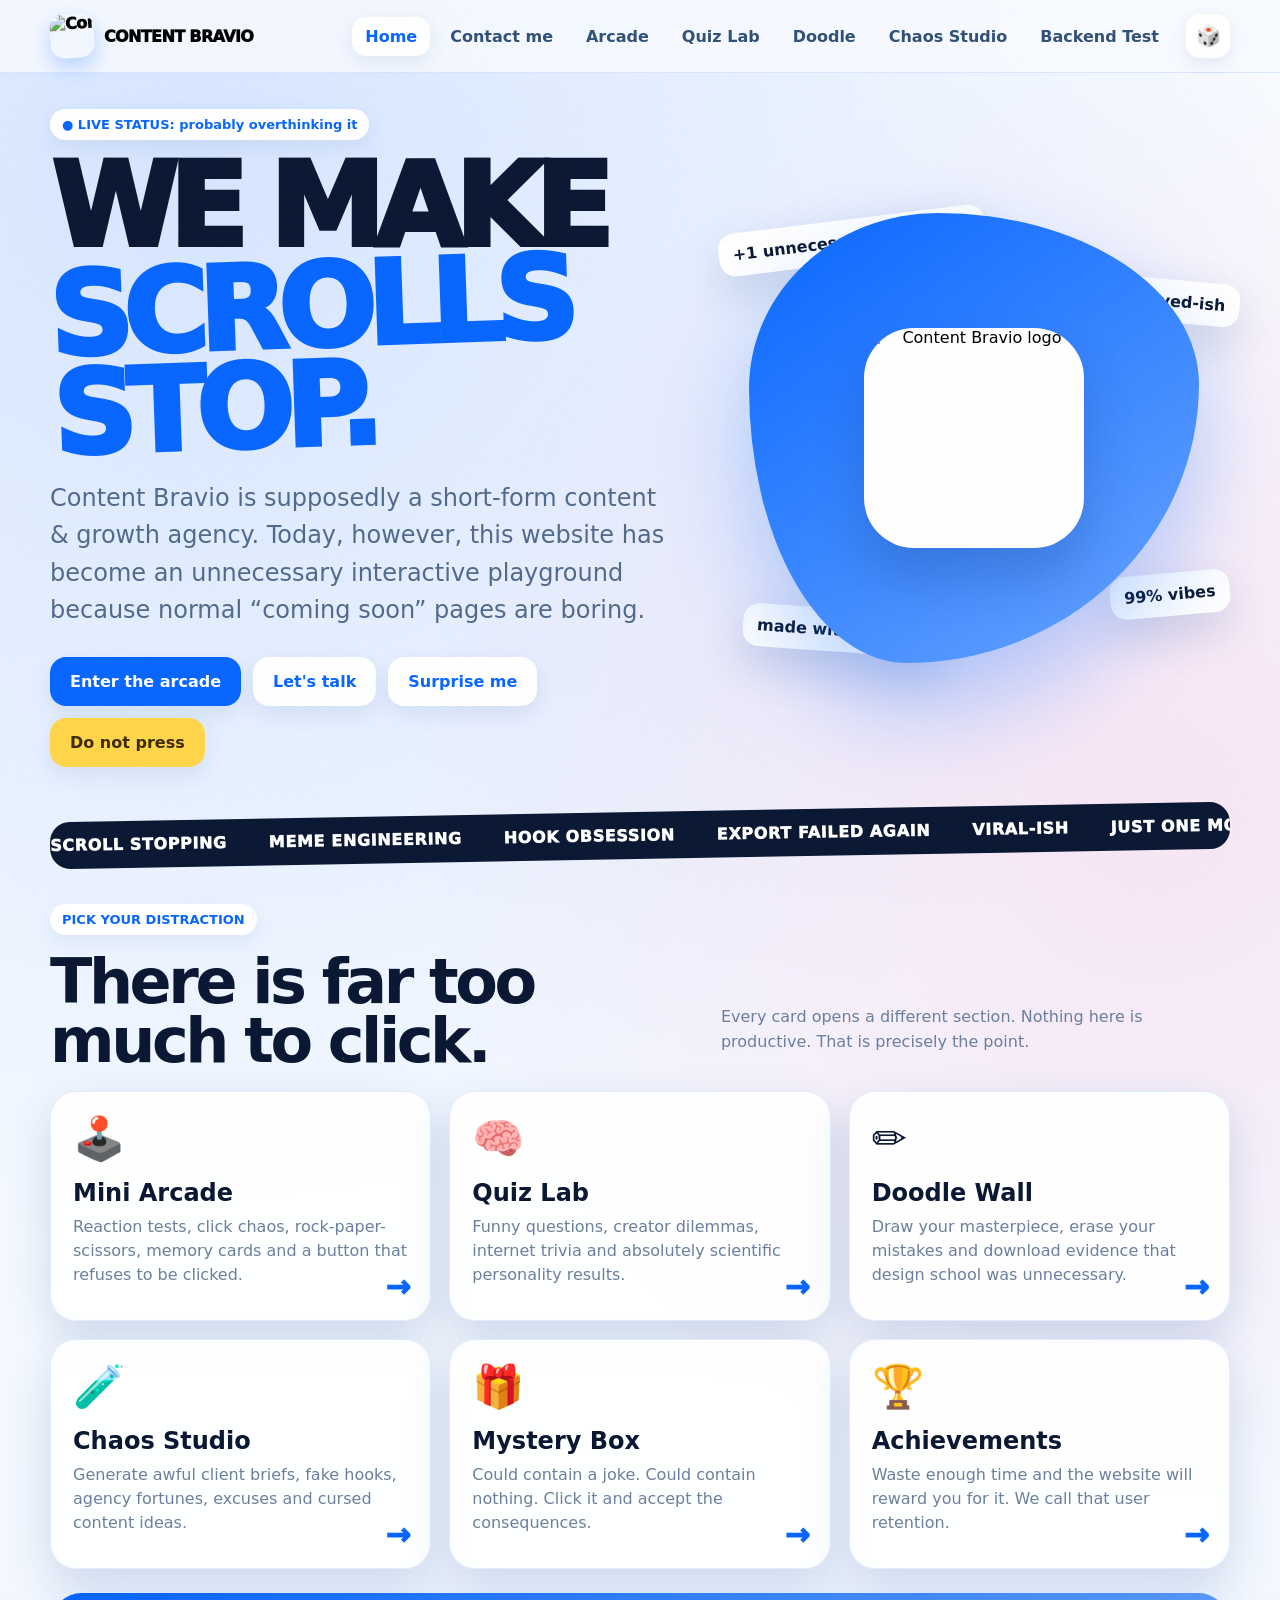
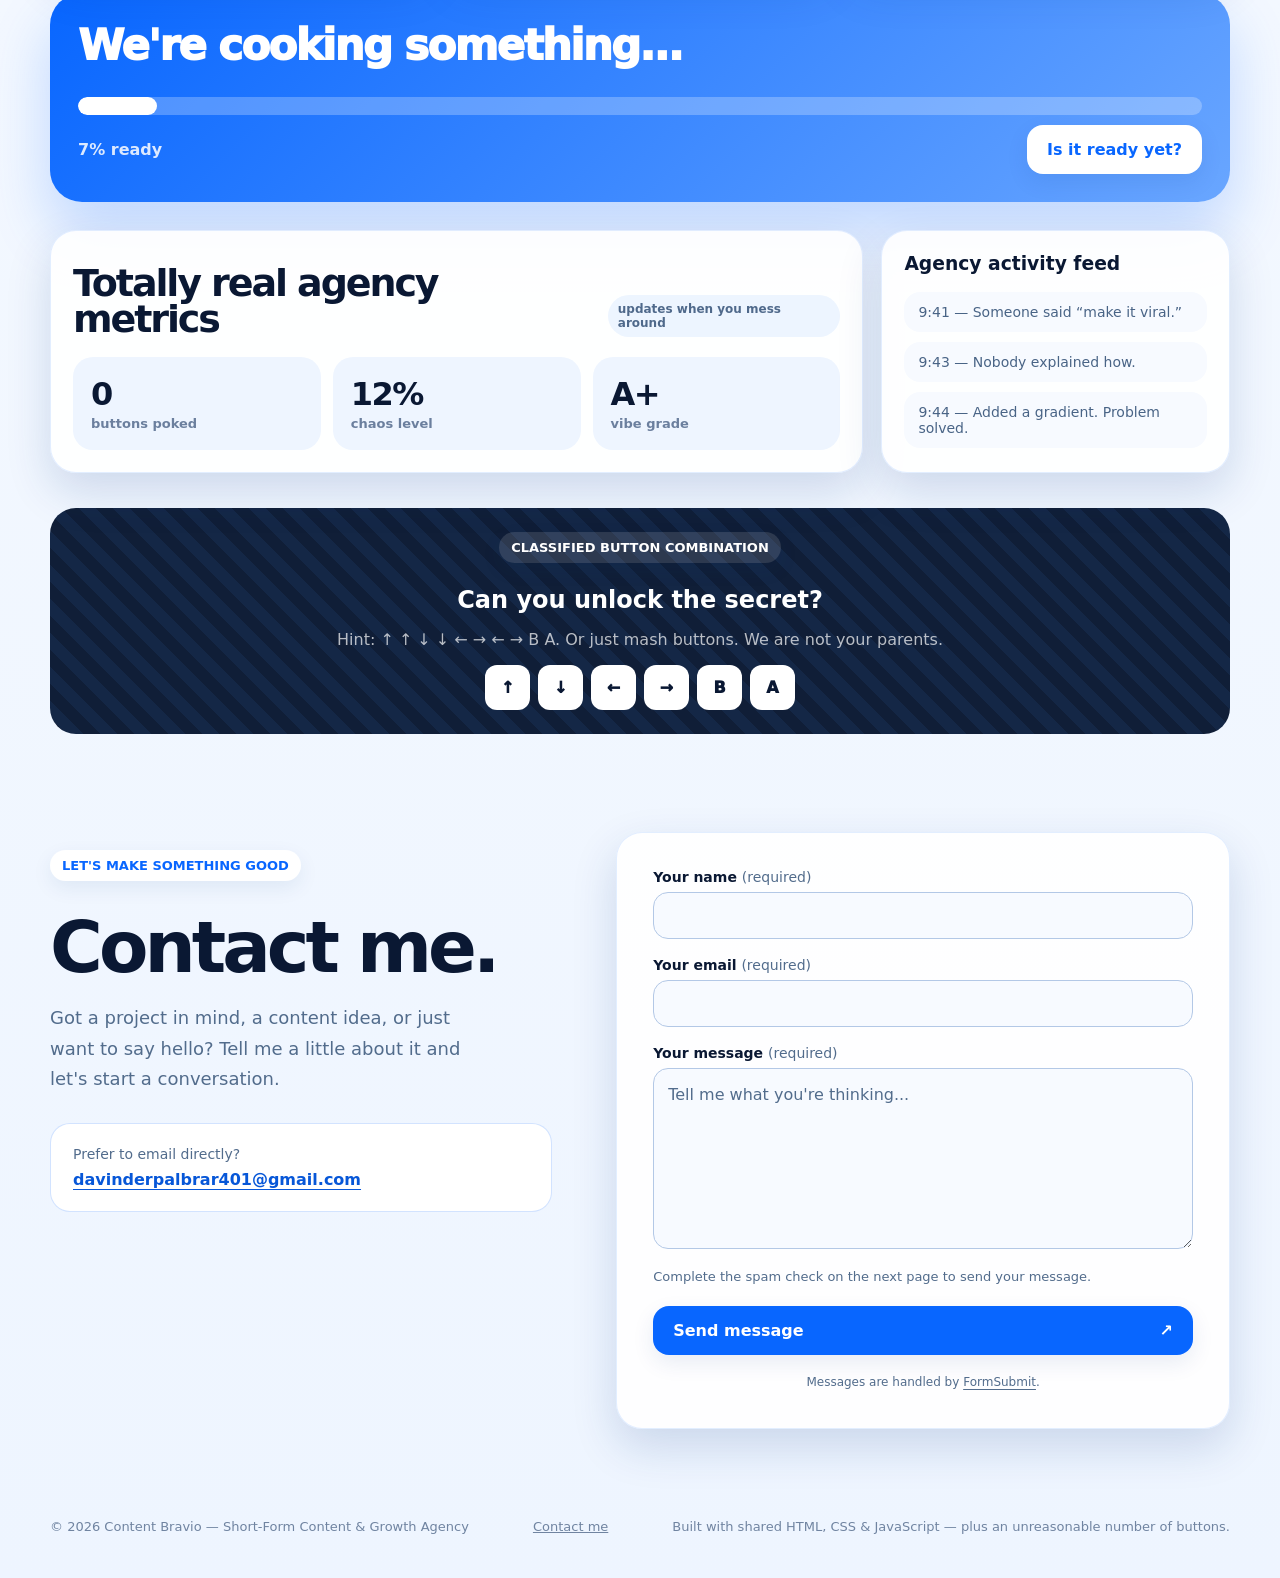
==== commit 80cd40e4: "Add contact section with email forwarding and fix navigation bubbling" ====
--- a/index.html
+++ b/index.html
@@ -19,6 +19,7 @@
       </button>
       <div class="navlinks">
         <button class="nav-btn active" data-page="home" type="button">Home</button>
+        <a class="nav-btn nav-link" href="#contact">Contact me</a>
         <button class="nav-btn" data-page="arcade" type="button">Arcade</button>
         <button class="nav-btn" data-page="quiz" type="button">Quiz Lab</button>
         <button class="nav-btn" data-page="doodle" type="button">Doodle</button>
@@ -38,6 +39,7 @@
           <p>Content Bravio is supposedly a short-form content & growth agency. Today, however, this website has become an unnecessary interactive playground because normal “coming soon” pages are boring.</p>
           <div class="hero-actions">
             <button class="btn primary" data-go="arcade" type="button">Enter the arcade</button>
+            <a class="btn secondary nav-link" href="#contact">Let's talk</a>
             <button class="btn secondary" id="surpriseMe" type="button">Surprise me</button>
             <button class="btn yellow" id="panicButton" type="button">Do not press</button>
           </div>
@@ -243,10 +245,45 @@
         </article>
       </div>
     </section>
+    <section class="contact-section" id="contact" aria-labelledby="contact-title">
+      <div class="contact-intro">
+        <div class="eyebrow">LET'S MAKE SOMETHING GOOD</div>
+        <h2 id="contact-title">Contact me.</h2>
+        <p>Got a project in mind, a content idea, or just want to say hello? Tell me a little about it and let's start a conversation.</p>
+        <div class="contact-email-card">
+          <span class="contact-email-label">Prefer to email directly?</span>
+          <a href="mailto:davinderpalbrar401@gmail.com">davinderpalbrar401@gmail.com</a>
+        </div>
+      </div>
+      <form class="card contact-form" action="https://formsubmit.co/davinderpalbrar401@gmail.com" method="POST" aria-labelledby="contact-title">
+        <input type="hidden" name="_subject" value="New message from Content Bravio">
+        <input type="hidden" name="_template" value="table">
+        <div class="contact-honeypot" aria-hidden="true">
+          <label for="contact-website">Leave this field empty</label>
+          <input id="contact-website" type="text" name="_honey" tabindex="-1" autocomplete="off">
+        </div>
+        <div class="field">
+          <label for="contact-name">Your name <span>(required)</span></label>
+          <input id="contact-name" type="text" name="name" autocomplete="name" maxlength="120" pattern=".*\S.*" title="Please enter your name." required>
+        </div>
+        <div class="field">
+          <label for="contact-email">Your email <span>(required)</span></label>
+          <input id="contact-email" type="email" name="email" autocomplete="email" maxlength="254" required>
+        </div>
+        <div class="field">
+          <label for="contact-message">Your message <span>(required)</span></label>
+          <textarea id="contact-message" name="message" rows="6" maxlength="5000" placeholder="Tell me what you're thinking..." required></textarea>
+        </div>
+        <p class="contact-form-note" id="contact-send-note">Complete the spam check on the next page to send your message.</p>
+        <button class="btn primary contact-submit" type="submit" aria-describedby="contact-send-note">Send message <span aria-hidden="true">↗</span></button>
+        <p class="contact-provider">Messages are handled by <a href="https://formsubmit.co/" target="_blank" rel="noopener noreferrer">FormSubmit</a>.</p>
+      </form>
+    </section>
   </main>
 
   <footer>
     <span>© 2026 Content Bravio — Short-Form Content & Growth Agency</span>
+    <a href="#contact">Contact me</a>
     <span>Built with shared HTML, CSS & JavaScript — plus an unreasonable number of buttons.</span>
   </footer>
 
@@ -266,3 +303,4 @@
   <script src="script.js" defer></script>
 </body>
 </html>
+
--- a/style.css
+++ b/style.css
@@ -495,6 +495,43 @@
     }
 
     /* Shared links */
+    /* Contact section stays accessible beneath every playground page. */
+    .contact-section {
+      max-width: 1220px;
+      margin: 0 auto;
+      padding: 28px 20px 80px;
+      display: grid;
+      grid-template-columns: minmax(0, .9fr) minmax(0, 1.1fr);
+      align-items: start;
+      gap: clamp(24px, 5vw, 72px);
+      scroll-margin-top: 110px;
+    }
+    .contact-intro { padding-top: 18px; }
+    .contact-intro h2 { margin: 12px 0 20px; font-size: clamp(44px, 6vw, 72px); line-height: 1; letter-spacing: -.055em; }
+    .contact-intro > p { max-width: 440px; color: #526c8c; font-size: 18px; line-height: 1.7; }
+    .contact-email-card { margin-top: 28px; padding: 22px; border: 1px solid var(--border); border-radius: 20px; background: #fff; }
+    .contact-email-label { display: block; margin-bottom: 8px; color: #526c8c; font-size: 14px; }
+    .contact-email-card a { color: #0757d8; font-weight: 800; overflow-wrap: anywhere; text-underline-offset: 4px; }
+    .contact-form { display: grid; gap: 18px; padding: clamp(22px, 4vw, 36px); min-width: 0; }
+    .contact-form .field label { color: var(--ink); font-size: 14px; }
+    .contact-form .field label span { color: #526c8c; font-weight: 500; }
+    .contact-form .field input, .contact-form .field textarea { width: 100%; border: 1px solid #b3c8e6; background: #f7faff; border-radius: 15px; padding: 13px 14px; color: var(--ink); font-size: 16px; }
+    .contact-form .field textarea { display: block; resize: vertical; min-height: 150px; line-height: 1.6; }
+    .contact-form .field textarea::placeholder { color: #526c8c; }
+    .contact-form .field input:focus, .contact-form .field textarea:focus { outline: 2px solid var(--blue); outline-offset: 2px; background: white; box-shadow: none; }
+    .contact-form .contact-honeypot { display: none; }
+    .contact-form-note, .contact-provider { margin: 0; color: #526c8c; font-size: 13px; line-height: 1.6; }
+    .contact-submit { width: 100%; display: flex; align-items: center; justify-content: space-between; }
+    .contact-provider { text-align: center; font-size: 12px; }
+    .contact-provider a { text-underline-offset: 3px; }
+    .contact-section a:focus-visible, .contact-section button:focus-visible { outline: 3px solid var(--blue); outline-offset: 4px; }
+    @media (max-width: 760px) {
+      .contact-section { grid-template-columns: 1fr; padding-bottom: 52px; scroll-margin-top: 160px; }
+      .contact-intro { padding-top: 0; }
+      .contact-intro > p { max-width: none; }
+      .contact-email-card { margin-top: 20px; }
+    }
+
     .nav-link { text-decoration: none; display: inline-flex; align-items: center; justify-content: center; }
 
     /* Backend test page */
@@ -529,3 +566,4 @@
       .backend-grid { grid-template-columns: 1fr; }
       .testing-shell { padding-top: 34px; }
     }
+
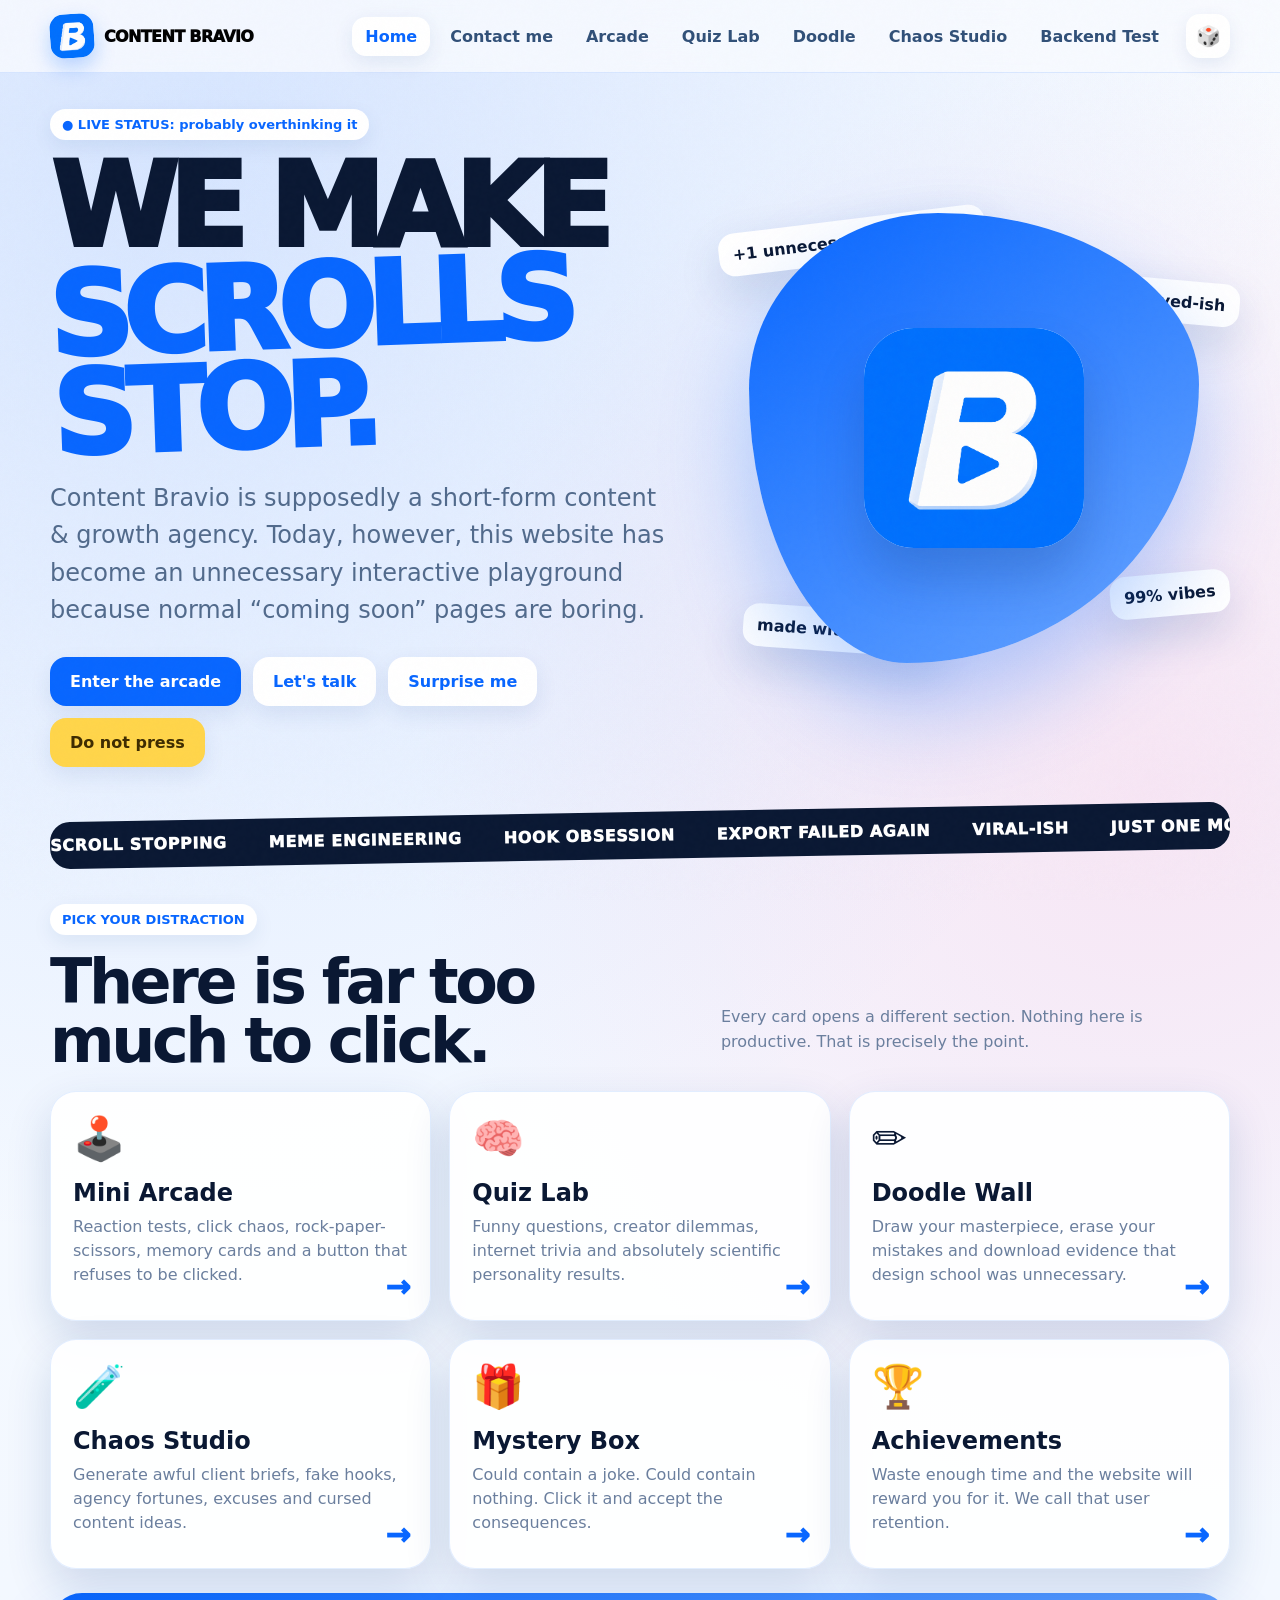
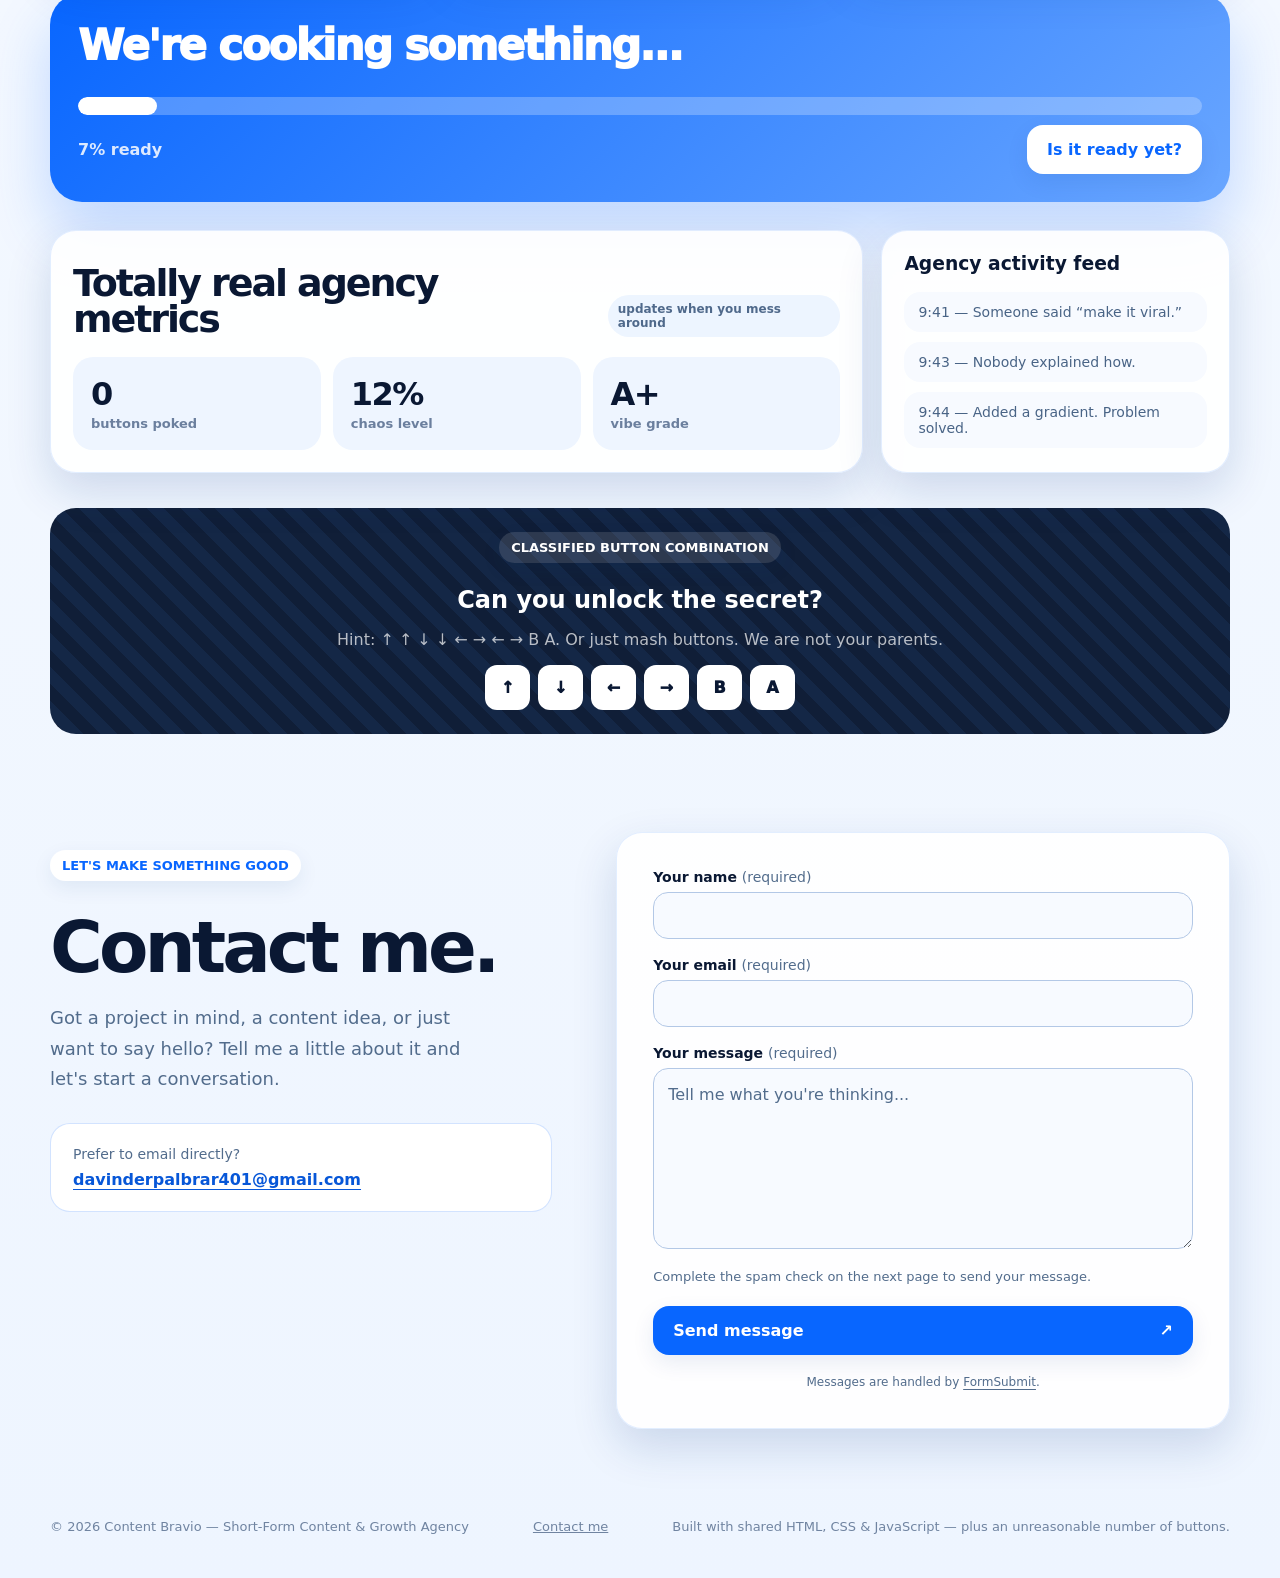
==== commit bddb86eb: "Fix logo paths to use the existing Content Bravio image" ====
--- a/index.html
+++ b/index.html
@@ -5,8 +5,8 @@
   <meta name="viewport" content="width=device-width, initial-scale=1.0">
   <meta name="theme-color" content="#0866ff">
   <title>Content Bravio — The Internet Playground</title>
-  <link rel="icon" type="image/png" href="images/logo.png">
-  <link rel="stylesheet" href="style.css">
+  <link rel="icon" type="image/png" href="images/contentbravio@logo.png">
+  <link rel="stylesheet" href="style.css?v=20261010-contact">
 </head>
 <body data-page="main">
   <div class="noise"></div>
@@ -14,7 +14,7 @@
   <header class="topbar">
     <nav class="nav" aria-label="Main navigation">
       <button class="brand nav-home" type="button" aria-label="Go home" style="border:0;background:none;cursor:pointer;padding:0;">
-        <img class="brand-mark" src="images/logo.png" alt="Content Bravio logo">
+        <img class="brand-mark" src="images/contentbravio@logo.png" alt="Content Bravio logo">
         <span>CONTENT BRAVIO</span>
       </button>
       <div class="navlinks">
@@ -49,7 +49,7 @@
           <div class="float-chip c2">algorithm approved-ish</div>
           <div class="float-chip c3">made with caffeine</div>
           <div class="float-chip c4">99% vibes</div>
-          <div class="blob"><button class="mega-b" id="megaB" type="button" aria-label="Press the Content Bravio logo"><img src="images/logo.png" alt="Content Bravio logo"></button></div>
+          <div class="blob"><button class="mega-b" id="megaB" type="button" aria-label="Press the Content Bravio logo"><img src="images/contentbravio@logo.png" alt="Content Bravio logo"></button></div>
         </div>
       </div>
 
@@ -300,7 +300,7 @@
   <div class="konami" id="konami">
     <div><h2>BRAVIO OVERDRIVE</h2><p style="font-size:22px">Secret mode unlocked. Your productivity has officially left the chat.</p><button class="btn yellow" id="closeKonami" type="button" style="pointer-events:auto">Return to Earth</button></div>
   </div>
-  <script src="script.js" defer></script>
+  <script src="script.js?v=20261010-contact" defer></script>
 </body>
 </html>
 
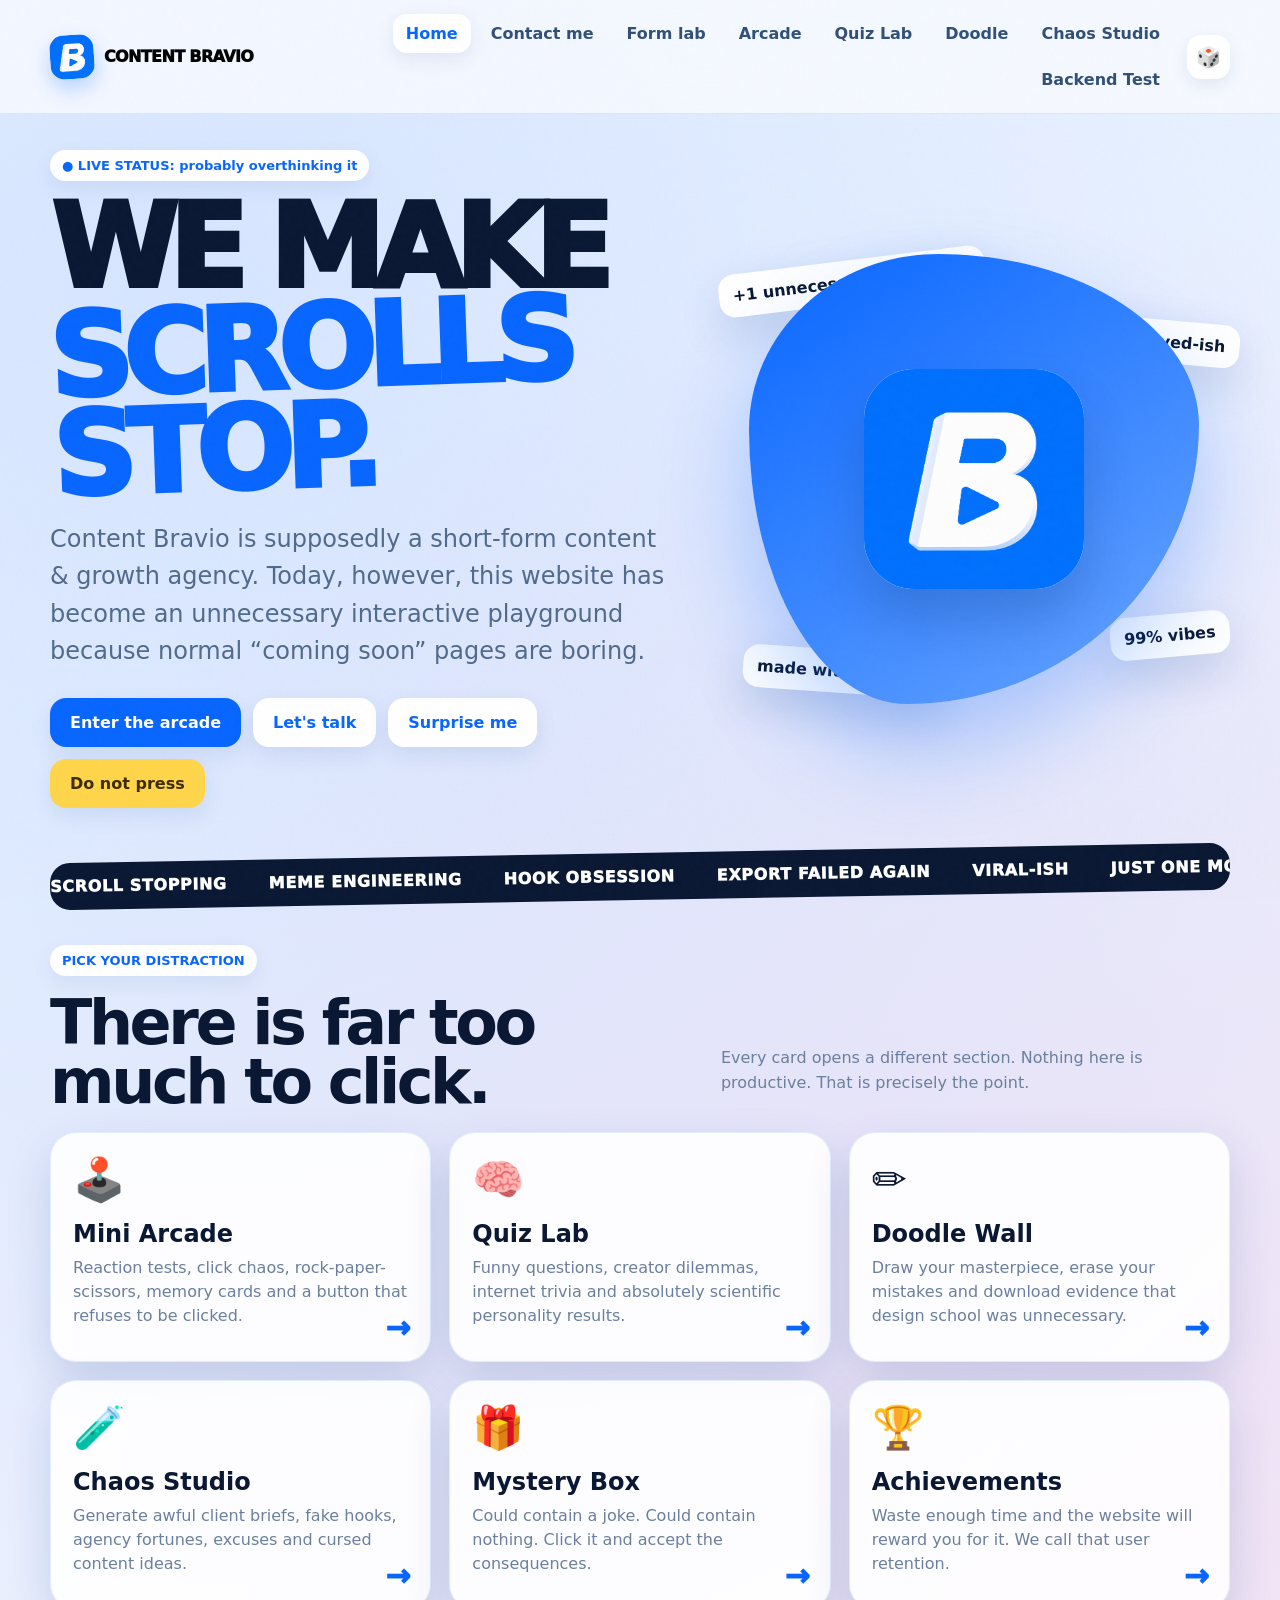
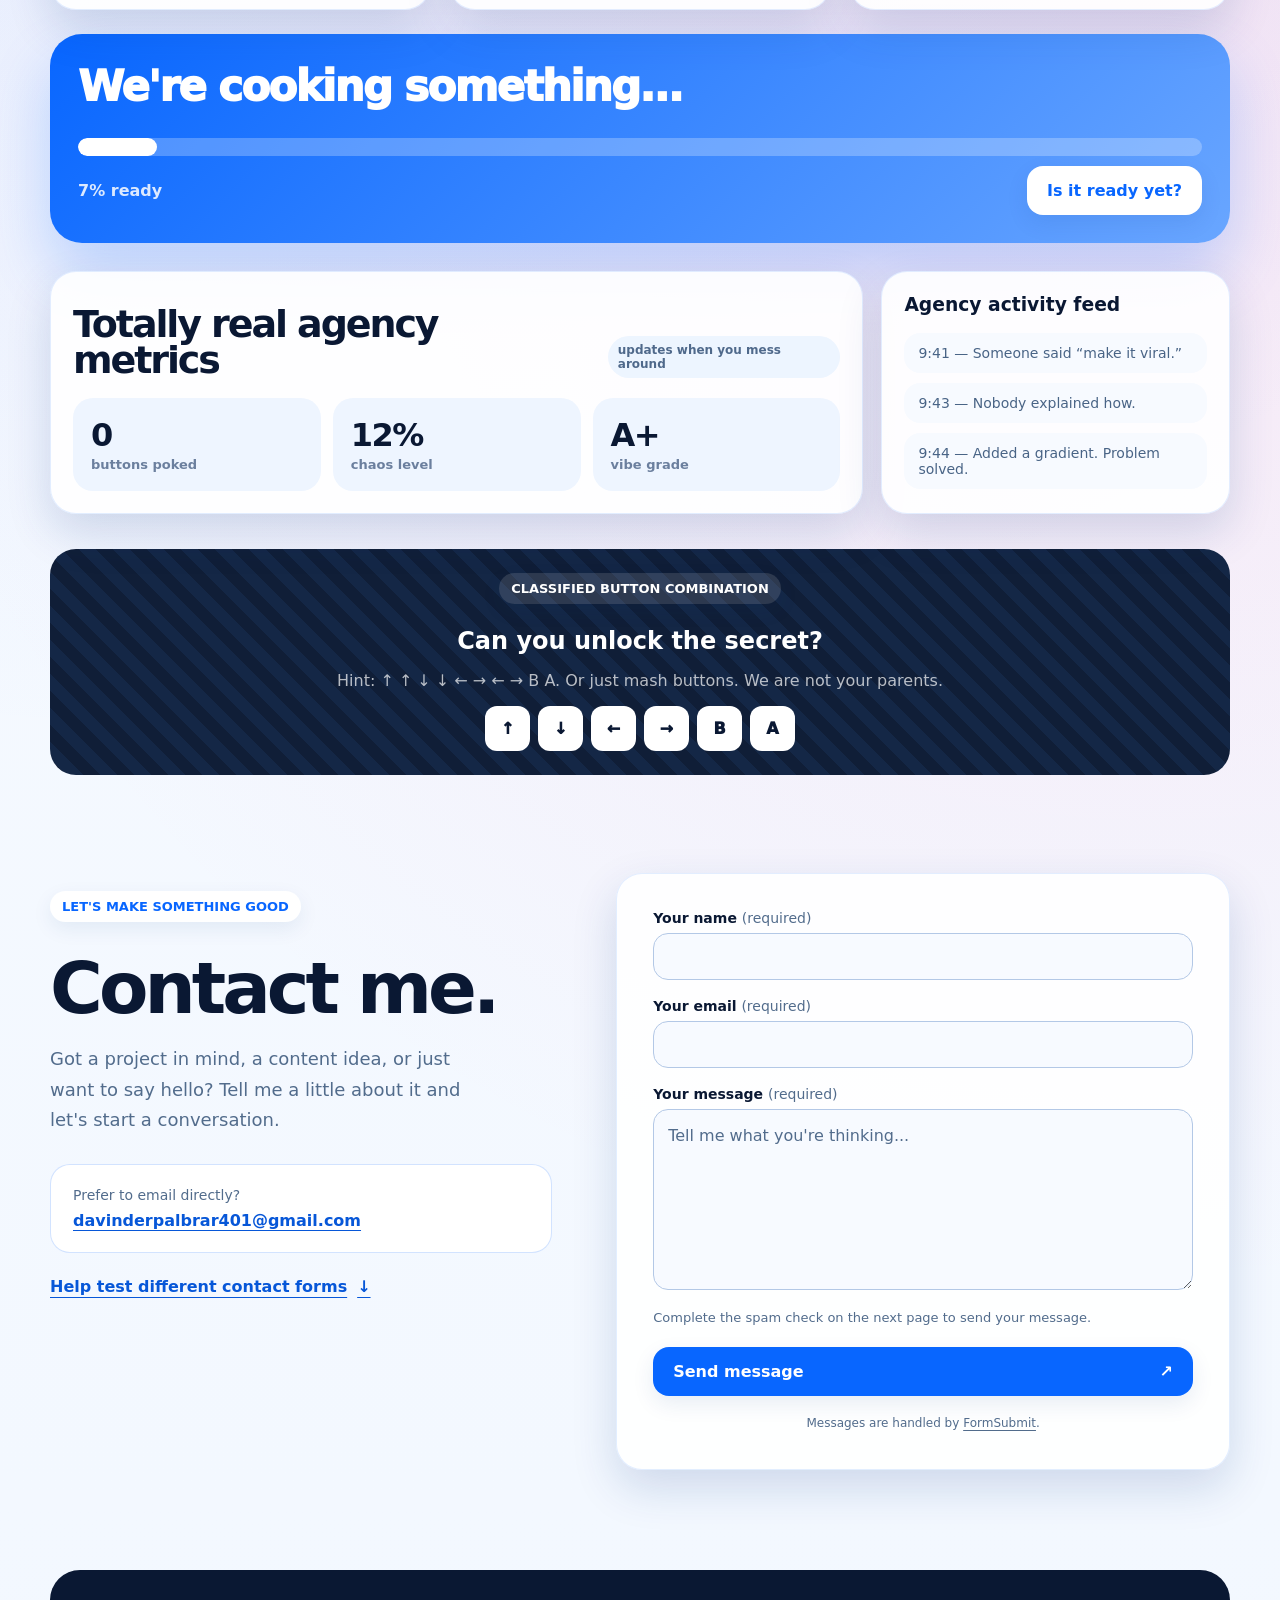
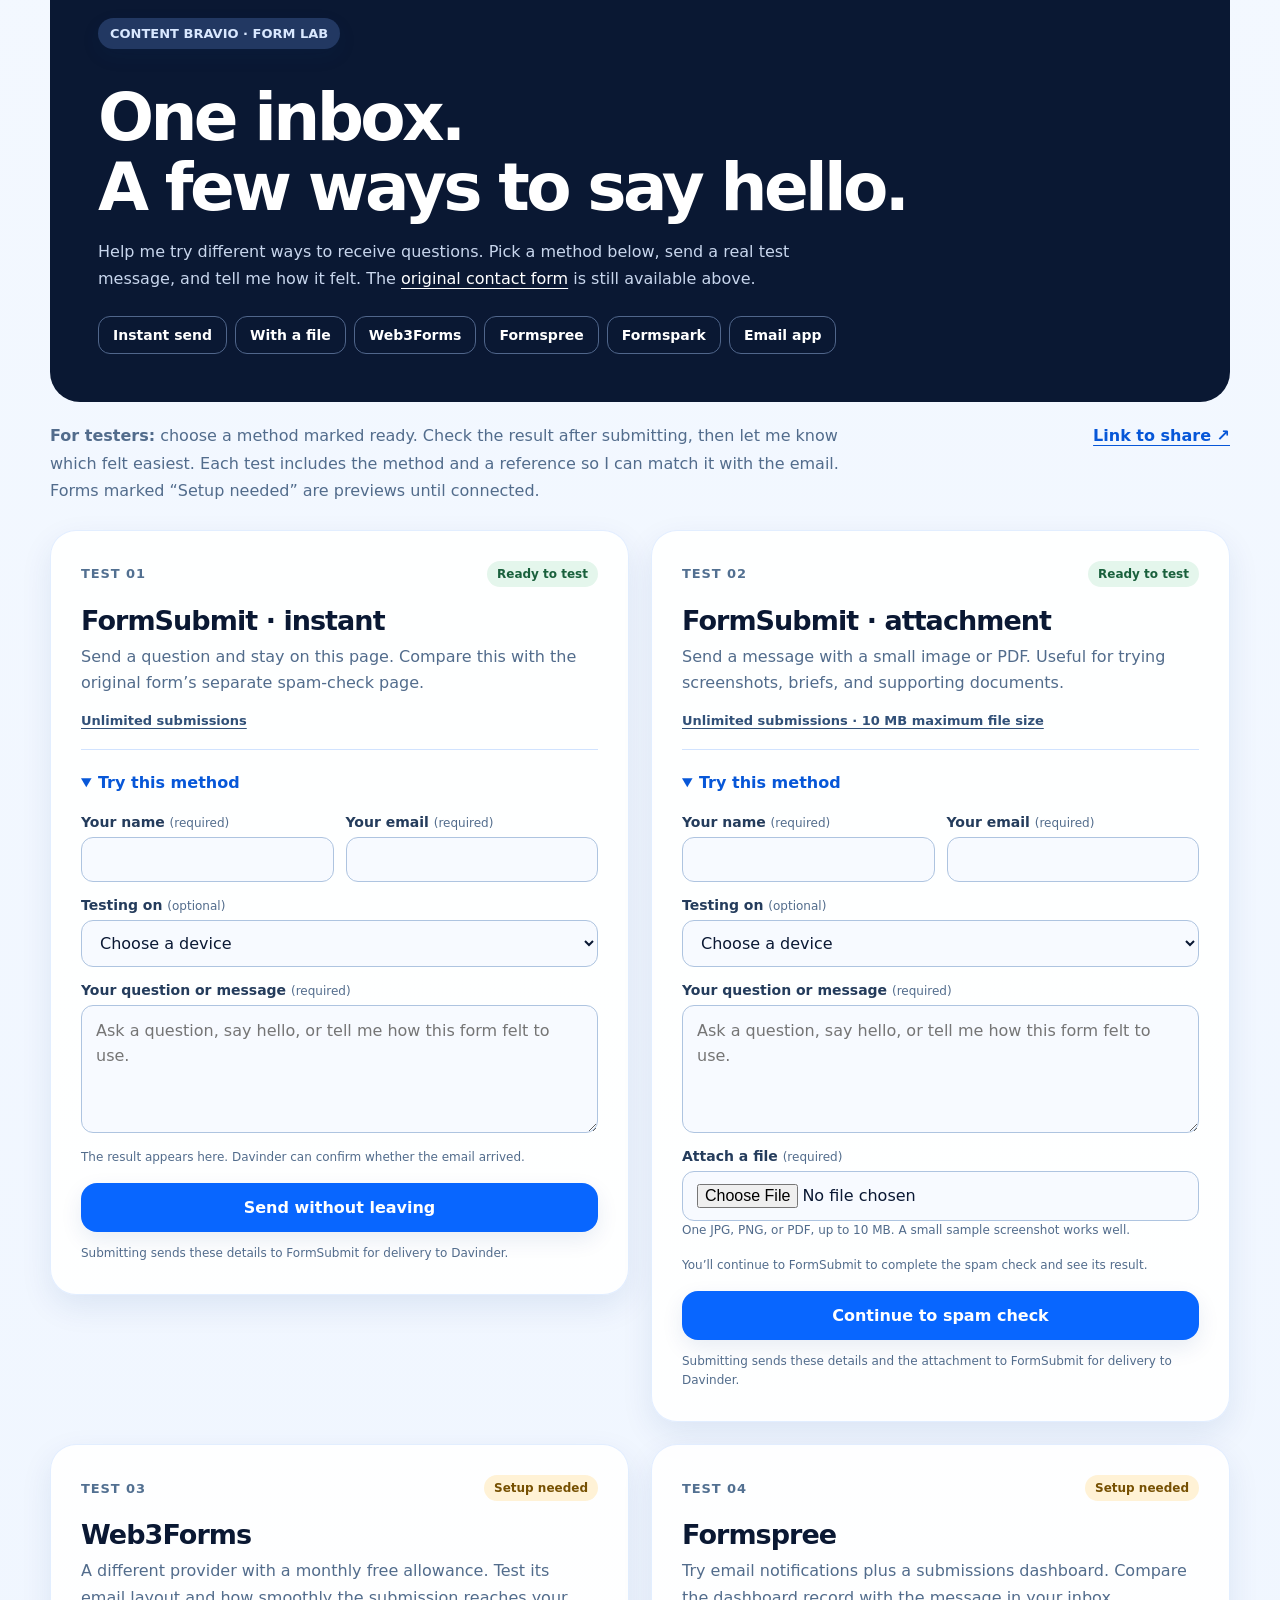
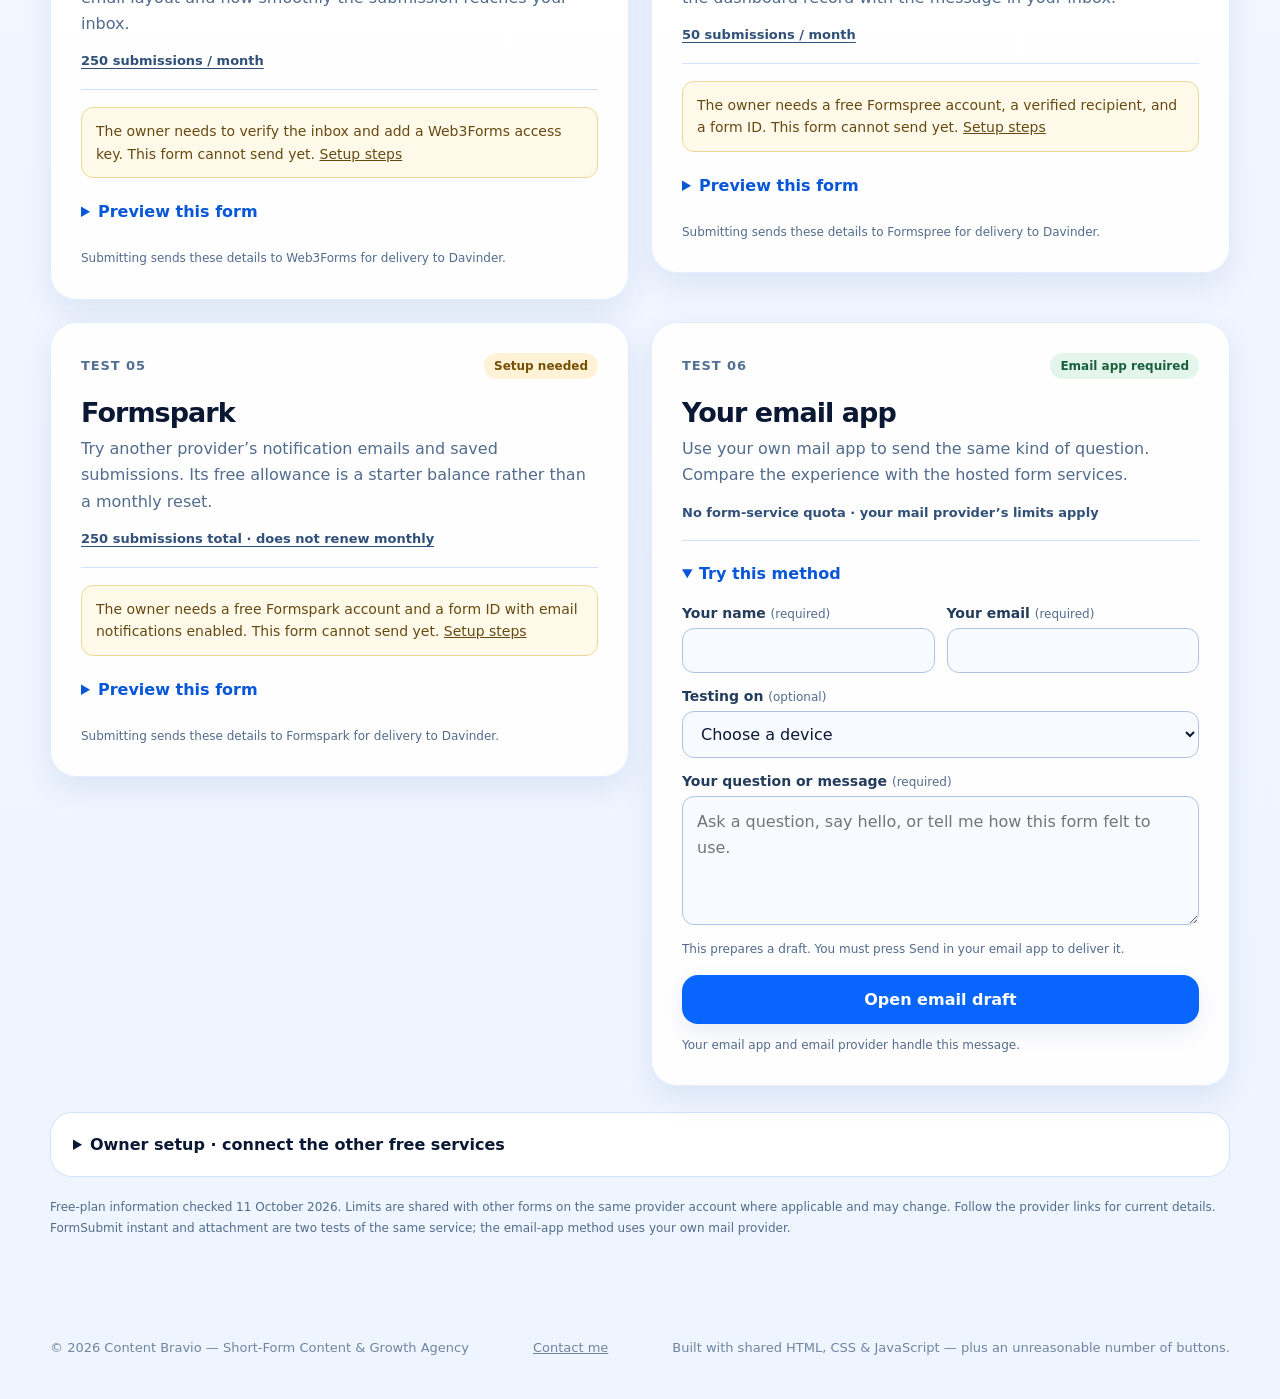
==== commit ff172f70: "Add a free contact-form testing lab while preserving the working form" ====
--- a/index.html
+++ b/index.html
@@ -7,6 +7,7 @@
   <title>Content Bravio — The Internet Playground</title>
   <link rel="icon" type="image/png" href="images/contentbravio@logo.png">
   <link rel="stylesheet" href="style.css?v=20261010-contact">
+  <link rel="stylesheet" href="form-lab.css?v=20261011-forms">
 </head>
 <body data-page="main">
   <div class="noise"></div>
@@ -20,6 +21,7 @@
       <div class="navlinks">
         <button class="nav-btn active" data-page="home" type="button">Home</button>
         <a class="nav-btn nav-link" href="#contact">Contact me</a>
+        <a class="nav-btn nav-link" href="#form-lab">Form lab</a>
         <button class="nav-btn" data-page="arcade" type="button">Arcade</button>
         <button class="nav-btn" data-page="quiz" type="button">Quiz Lab</button>
         <button class="nav-btn" data-page="doodle" type="button">Doodle</button>
@@ -254,6 +256,7 @@
           <span class="contact-email-label">Prefer to email directly?</span>
           <a href="mailto:davinderpalbrar401@gmail.com">davinderpalbrar401@gmail.com</a>
         </div>
+        <a class="contact-lab-link" href="#form-lab">Help test different contact forms <span aria-hidden="true">↓</span></a>
       </div>
       <form class="card contact-form" action="https://formsubmit.co/davinderpalbrar401@gmail.com" method="POST" aria-labelledby="contact-title">
         <input type="hidden" name="_subject" value="New message from Content Bravio">
@@ -278,6 +281,326 @@
         <button class="btn primary contact-submit" type="submit" aria-describedby="contact-send-note">Send message <span aria-hidden="true">↗</span></button>
         <p class="contact-provider">Messages are handled by <a href="https://formsubmit.co/" target="_blank" rel="noopener noreferrer">FormSubmit</a>.</p>
       </form>
+    </section>
+    <section class="form-lab" id="form-lab" aria-labelledby="form-lab-title">
+      <div class="lab-hero">
+        <div class="eyebrow">CONTENT BRAVIO · FORM LAB</div>
+        <h2 id="form-lab-title">One inbox.<br>A few ways to say hello.</h2>
+        <p>Help me try different ways to receive questions. Pick a method below, send a real test message, and tell me how it felt. The <a href="#contact">original contact form</a> is still available above.</p>
+        <nav class="lab-quicklinks" aria-label="Form test methods">
+          <a href="#test-instant">Instant send</a><a href="#test-attachment">With a file</a><a href="#test-web3forms">Web3Forms</a><a href="#test-formspree">Formspree</a><a href="#test-formspark">Formspark</a><a href="#test-email-app">Email app</a>
+        </nav>
+      </div>
+      <div class="lab-instructions">
+        <p><strong>For testers:</strong> choose a method marked ready. Check the result after submitting, then let me know which felt easiest. Each test includes the method and a reference so I can match it with the email. Forms marked “Setup needed” are previews until connected.</p>
+        <a href="https://contentbravio.com/#form-lab">Link to share ↗</a>
+      </div>
+      <noscript><p class="lab-availability">JavaScript is off. The original contact form and the attachment test still work. For direct email, <a href="mailto:davinderpalbrar401@gmail.com">open your email app</a>.</p></noscript>
+      <div class="lab-grid">
+        <article class="card lab-card" id="test-instant" data-provider-card="instant">
+          <div class="lab-card-top"><span class="lab-number">TEST 01</span><span class="lab-badge" data-state="ready">Ready to test</span></div>
+          <h3>FormSubmit · instant</h3>
+          <p class="lab-description">Send a question and stay on this page. Compare this with the original form’s separate spam-check page.</p>
+          <div class="lab-meta"><a href="https://formsubmit.co/documentation" target="_blank" rel="noopener noreferrer">Unlimited submissions</a></div>
+          <details class="lab-example" open>
+            <summary>Try this method</summary>
+          <form class="lab-form" id="lab-instant-form" data-provider="instant" data-method="FormSubmit instant" data-kind="ajax" method="POST" action="https://formsubmit.co/davinderpalbrar401@gmail.com" aria-label="FormSubmit · instant test form">
+            <fieldset disabled>
+              <legend class="lab-sr-only">Send a test using FormSubmit · instant</legend>
+              <input type="hidden" name="test_method" value="FormSubmit instant">
+              <input type="hidden" name="test_reference" value="">
+              <input type="hidden" name="_subject" data-subject value="[Bravio form lab] FormSubmit instant">
+              <input type="hidden" name="_template" value="table">
+              <div class="lab-honeypot" aria-hidden="true">
+                <label for="lab-instant-website">Leave this empty</label>
+                <input id="lab-instant-website" type="text" name="_honey" data-honeypot tabindex="-1" autocomplete="off">
+              </div>
+              <div class="lab-field-row">
+                <div class="field">
+                  <label for="lab-instant-name">Your name <span>(required)</span></label>
+                  <input id="lab-instant-name" name="name" type="text" autocomplete="name" maxlength="120" pattern=".*\S.*" required>
+                </div>
+                <div class="field">
+                  <label for="lab-instant-email">Your email <span>(required)</span></label>
+                  <input id="lab-instant-email" name="email" type="email" autocomplete="email" maxlength="254" required>
+                </div>
+              </div>
+              <div class="field">
+                <label for="lab-instant-device">Testing on <span>(optional)</span></label>
+                <select id="lab-instant-device" name="device">
+                  <option value="Not specified">Choose a device</option>
+                  <option>Phone</option><option>Laptop / desktop</option><option>Tablet</option>
+                </select>
+              </div>
+              <div class="field">
+                <label for="lab-instant-message">Your question or message <span>(required)</span></label>
+                <textarea id="lab-instant-message" name="message" rows="4" maxlength="5000" placeholder="Ask a question, say hello, or tell me how this form felt to use." required></textarea>
+              </div>
+              <p class="lab-help" id="lab-instant-note">The result appears here. Davinder can confirm whether the email arrived.</p>
+              <button class="btn primary" type="submit" aria-describedby="lab-instant-note">Send without leaving</button>
+            </fieldset>
+            <p class="lab-status" id="lab-instant-status" role="status" aria-live="polite" aria-atomic="true" tabindex="-1"></p>
+          </form>
+          </details>
+          <p class="lab-privacy">Submitting sends these details to FormSubmit for delivery to Davinder.</p>
+        </article>
+
+        <article class="card lab-card" id="test-attachment" data-provider-card="attachment">
+          <div class="lab-card-top"><span class="lab-number">TEST 02</span><span class="lab-badge" data-state="ready">Ready to test</span></div>
+          <h3>FormSubmit · attachment</h3>
+          <p class="lab-description">Send a message with a small image or PDF. Useful for trying screenshots, briefs, and supporting documents.</p>
+          <div class="lab-meta"><a href="https://formsubmit.co/documentation" target="_blank" rel="noopener noreferrer">Unlimited submissions · 10 MB maximum file size</a></div>
+          <details class="lab-example" open>
+            <summary>Try this method</summary>
+          <form class="lab-form" id="lab-attachment-form" data-provider="attachment" data-method="FormSubmit attachment" data-kind="native" method="POST" action="https://formsubmit.co/davinderpalbrar401@gmail.com" enctype="multipart/form-data" aria-label="FormSubmit · attachment test form">
+            <fieldset>
+              <legend class="lab-sr-only">Send a test using FormSubmit · attachment</legend>
+              <input type="hidden" name="test_method" value="FormSubmit attachment">
+              <input type="hidden" name="test_reference" value="">
+              <input type="hidden" name="_subject" data-subject value="[Bravio form lab] FormSubmit attachment">
+              <input type="hidden" name="_template" value="table">
+              <div class="lab-honeypot" aria-hidden="true">
+                <label for="lab-attachment-website">Leave this empty</label>
+                <input id="lab-attachment-website" type="text" name="_honey" data-honeypot tabindex="-1" autocomplete="off">
+              </div>
+              <div class="lab-field-row">
+                <div class="field">
+                  <label for="lab-attachment-name">Your name <span>(required)</span></label>
+                  <input id="lab-attachment-name" name="name" type="text" autocomplete="name" maxlength="120" pattern=".*\S.*" required>
+                </div>
+                <div class="field">
+                  <label for="lab-attachment-email">Your email <span>(required)</span></label>
+                  <input id="lab-attachment-email" name="email" type="email" autocomplete="email" maxlength="254" required>
+                </div>
+              </div>
+              <div class="field">
+                <label for="lab-attachment-device">Testing on <span>(optional)</span></label>
+                <select id="lab-attachment-device" name="device">
+                  <option value="Not specified">Choose a device</option>
+                  <option>Phone</option><option>Laptop / desktop</option><option>Tablet</option>
+                </select>
+              </div>
+              <div class="field">
+                <label for="lab-attachment-message">Your question or message <span>(required)</span></label>
+                <textarea id="lab-attachment-message" name="message" rows="4" maxlength="5000" placeholder="Ask a question, say hello, or tell me how this form felt to use." required></textarea>
+              </div>
+              <div class="field">
+                <label for="lab-attachment-file">Attach a file <span>(required)</span></label>
+                <input id="lab-attachment-file" type="file" name="attachment" accept=".png,.jpg,.jpeg,.pdf,image/png,image/jpeg,application/pdf" aria-describedby="lab-attachment-file-note" required>
+                <p class="lab-help" id="lab-attachment-file-note">One JPG, PNG, or PDF, up to 10 MB. A small sample screenshot works well.</p>
+              </div>
+              <p class="lab-help" id="lab-attachment-note">You’ll continue to FormSubmit to complete the spam check and see its result.</p>
+              <button class="btn primary" type="submit" aria-describedby="lab-attachment-note">Continue to spam check</button>
+            </fieldset>
+            <p class="lab-status" id="lab-attachment-status" role="status" aria-live="polite" aria-atomic="true" tabindex="-1"></p>
+          </form>
+          </details>
+          <p class="lab-privacy">Submitting sends these details and the attachment to FormSubmit for delivery to Davinder.</p>
+        </article>
+
+        <article class="card lab-card" id="test-web3forms" data-provider-card="web3forms">
+          <div class="lab-card-top"><span class="lab-number">TEST 03</span><span class="lab-badge" data-state="pending">Setup needed</span></div>
+          <h3>Web3Forms</h3>
+          <p class="lab-description">A different provider with a monthly free allowance. Test its email layout and how smoothly the submission reaches your inbox.</p>
+          <div class="lab-meta"><a href="https://web3forms.com/pricing" target="_blank" rel="noopener noreferrer">250 submissions / month</a></div>
+          <p class="lab-availability">The owner needs to verify the inbox and add a Web3Forms access key. This form cannot send yet. <a href="#form-lab-setup">Setup steps</a></p>
+          <details class="lab-example">
+            <summary>Preview this form</summary>
+          <form class="lab-form" id="lab-web3forms-form" data-provider="web3forms" data-method="Web3Forms" data-kind="native" method="POST" action="https://api.web3forms.com/submit" aria-label="Web3Forms test form">
+            <fieldset disabled>
+              <legend class="lab-sr-only">Send a test using Web3Forms</legend>
+              <input type="hidden" name="test_method" value="Web3Forms">
+              <input type="hidden" name="test_reference" value="">
+              <input type="hidden" name="subject" data-subject value="[Bravio form lab] Web3Forms">
+              <input type="hidden" name="access_key" value="">
+              <div class="lab-honeypot" aria-hidden="true">
+                <label for="lab-web3forms-website">Leave this empty</label>
+                <input id="lab-web3forms-website" type="checkbox" name="botcheck" data-honeypot tabindex="-1" autocomplete="off">
+              </div>
+              <div class="lab-field-row">
+                <div class="field">
+                  <label for="lab-web3forms-name">Your name <span>(required)</span></label>
+                  <input id="lab-web3forms-name" name="name" type="text" autocomplete="name" maxlength="120" pattern=".*\S.*" required>
+                </div>
+                <div class="field">
+                  <label for="lab-web3forms-email">Your email <span>(required)</span></label>
+                  <input id="lab-web3forms-email" name="email" type="email" autocomplete="email" maxlength="254" required>
+                </div>
+              </div>
+              <div class="field">
+                <label for="lab-web3forms-device">Testing on <span>(optional)</span></label>
+                <select id="lab-web3forms-device" name="device">
+                  <option value="Not specified">Choose a device</option>
+                  <option>Phone</option><option>Laptop / desktop</option><option>Tablet</option>
+                </select>
+              </div>
+              <div class="field">
+                <label for="lab-web3forms-message">Your question or message <span>(required)</span></label>
+                <textarea id="lab-web3forms-message" name="message" rows="4" maxlength="5000" placeholder="Ask a question, say hello, or tell me how this form felt to use." required></textarea>
+              </div>
+              <p class="lab-help" id="lab-web3forms-note">Once connected, Web3Forms handles the submission and shows its result.</p>
+              <button class="btn primary" type="submit" aria-describedby="lab-web3forms-note">Send with Web3Forms</button>
+            </fieldset>
+            <p class="lab-status" id="lab-web3forms-status" role="status" aria-live="polite" aria-atomic="true" tabindex="-1"></p>
+          </form>
+          </details>
+          <p class="lab-privacy">Submitting sends these details to Web3Forms for delivery to Davinder.</p>
+        </article>
+
+        <article class="card lab-card" id="test-formspree" data-provider-card="formspree">
+          <div class="lab-card-top"><span class="lab-number">TEST 04</span><span class="lab-badge" data-state="pending">Setup needed</span></div>
+          <h3>Formspree</h3>
+          <p class="lab-description">Try email notifications plus a submissions dashboard. Compare the dashboard record with the message in your inbox.</p>
+          <div class="lab-meta"><a href="https://formspree.io/plans/" target="_blank" rel="noopener noreferrer">50 submissions / month</a></div>
+          <p class="lab-availability">The owner needs a free Formspree account, a verified recipient, and a form ID. This form cannot send yet. <a href="#form-lab-setup">Setup steps</a></p>
+          <details class="lab-example">
+            <summary>Preview this form</summary>
+          <form class="lab-form" id="lab-formspree-form" data-provider="formspree" data-method="Formspree" data-kind="native" method="POST" aria-label="Formspree test form">
+            <fieldset disabled>
+              <legend class="lab-sr-only">Send a test using Formspree</legend>
+              <input type="hidden" name="test_method" value="Formspree">
+              <input type="hidden" name="test_reference" value="">
+              <input type="hidden" name="subject" data-subject value="[Bravio form lab] Formspree">
+              <div class="lab-honeypot" aria-hidden="true">
+                <label for="lab-formspree-website">Leave this empty</label>
+                <input id="lab-formspree-website" type="text" name="_gotcha" data-honeypot tabindex="-1" autocomplete="off">
+              </div>
+              <div class="lab-field-row">
+                <div class="field">
+                  <label for="lab-formspree-name">Your name <span>(required)</span></label>
+                  <input id="lab-formspree-name" name="name" type="text" autocomplete="name" maxlength="120" pattern=".*\S.*" required>
+                </div>
+                <div class="field">
+                  <label for="lab-formspree-email">Your email <span>(required)</span></label>
+                  <input id="lab-formspree-email" name="email" type="email" autocomplete="email" maxlength="254" required>
+                </div>
+              </div>
+              <div class="field">
+                <label for="lab-formspree-device">Testing on <span>(optional)</span></label>
+                <select id="lab-formspree-device" name="device">
+                  <option value="Not specified">Choose a device</option>
+                  <option>Phone</option><option>Laptop / desktop</option><option>Tablet</option>
+                </select>
+              </div>
+              <div class="field">
+                <label for="lab-formspree-message">Your question or message <span>(required)</span></label>
+                <textarea id="lab-formspree-message" name="message" rows="4" maxlength="5000" placeholder="Ask a question, say hello, or tell me how this form felt to use." required></textarea>
+              </div>
+              <p class="lab-help" id="lab-formspree-note">Once connected, Formspree handles any spam check and shows its result.</p>
+              <button class="btn primary" type="submit" aria-describedby="lab-formspree-note">Send with Formspree</button>
+            </fieldset>
+            <p class="lab-status" id="lab-formspree-status" role="status" aria-live="polite" aria-atomic="true" tabindex="-1"></p>
+          </form>
+          </details>
+          <p class="lab-privacy">Submitting sends these details to Formspree for delivery to Davinder.</p>
+        </article>
+
+        <article class="card lab-card" id="test-formspark" data-provider-card="formspark">
+          <div class="lab-card-top"><span class="lab-number">TEST 05</span><span class="lab-badge" data-state="pending">Setup needed</span></div>
+          <h3>Formspark</h3>
+          <p class="lab-description">Try another provider’s notification emails and saved submissions. Its free allowance is a starter balance rather than a monthly reset.</p>
+          <div class="lab-meta"><a href="https://formspark.io/pricing" target="_blank" rel="noopener noreferrer">250 submissions total · does not renew monthly</a></div>
+          <p class="lab-availability">The owner needs a free Formspark account and a form ID with email notifications enabled. This form cannot send yet. <a href="#form-lab-setup">Setup steps</a></p>
+          <details class="lab-example">
+            <summary>Preview this form</summary>
+          <form class="lab-form" id="lab-formspark-form" data-provider="formspark" data-method="Formspark" data-kind="native" method="POST" aria-label="Formspark test form">
+            <fieldset disabled>
+              <legend class="lab-sr-only">Send a test using Formspark</legend>
+              <input type="hidden" name="test_method" value="Formspark">
+              <input type="hidden" name="test_reference" value="">
+              <input type="hidden" name="_email.subject" data-subject value="[Bravio form lab] Formspark">
+              <div class="lab-honeypot" aria-hidden="true">
+                <label for="lab-formspark-website">Leave this empty</label>
+                <input id="lab-formspark-website" type="checkbox" name="_honeypot" data-honeypot tabindex="-1" autocomplete="off">
+              </div>
+              <div class="lab-field-row">
+                <div class="field">
+                  <label for="lab-formspark-name">Your name <span>(required)</span></label>
+                  <input id="lab-formspark-name" name="name" type="text" autocomplete="name" maxlength="120" pattern=".*\S.*" required>
+                </div>
+                <div class="field">
+                  <label for="lab-formspark-email">Your email <span>(required)</span></label>
+                  <input id="lab-formspark-email" name="email" type="email" autocomplete="email" maxlength="254" required>
+                </div>
+              </div>
+              <div class="field">
+                <label for="lab-formspark-device">Testing on <span>(optional)</span></label>
+                <select id="lab-formspark-device" name="device">
+                  <option value="Not specified">Choose a device</option>
+                  <option>Phone</option><option>Laptop / desktop</option><option>Tablet</option>
+                </select>
+              </div>
+              <div class="field">
+                <label for="lab-formspark-message">Your question or message <span>(required)</span></label>
+                <textarea id="lab-formspark-message" name="message" rows="4" maxlength="5000" placeholder="Ask a question, say hello, or tell me how this form felt to use." required></textarea>
+              </div>
+              <p class="lab-help" id="lab-formspark-note">Once connected, Formspark processes the form and shows its result.</p>
+              <button class="btn primary" type="submit" aria-describedby="lab-formspark-note">Send with Formspark</button>
+            </fieldset>
+            <p class="lab-status" id="lab-formspark-status" role="status" aria-live="polite" aria-atomic="true" tabindex="-1"></p>
+          </form>
+          </details>
+          <p class="lab-privacy">Submitting sends these details to Formspark for delivery to Davinder.</p>
+        </article>
+
+        <article class="card lab-card" id="test-email-app" data-provider-card="email-app">
+          <div class="lab-card-top"><span class="lab-number">TEST 06</span><span class="lab-badge" data-state="ready">Email app required</span></div>
+          <h3>Your email app</h3>
+          <p class="lab-description">Use your own mail app to send the same kind of question. Compare the experience with the hosted form services.</p>
+          <div class="lab-meta">No form-service quota · your mail provider’s limits apply</div>
+          <details class="lab-example" open>
+            <summary>Try this method</summary>
+          <form class="lab-form" id="lab-email-app-form" data-provider="email-app" data-method="Email app" data-kind="mailto" method="POST" aria-label="Your email app test form">
+            <fieldset disabled>
+              <legend class="lab-sr-only">Send a test using Your email app</legend>
+              <input type="hidden" name="test_method" value="Email app">
+              <input type="hidden" name="test_reference" value="">
+              <div class="lab-honeypot" aria-hidden="true">
+                <label for="lab-email-app-website">Leave this empty</label>
+                <input id="lab-email-app-website" type="text" name="website_check" data-honeypot tabindex="-1" autocomplete="off">
+              </div>
+              <div class="lab-field-row">
+                <div class="field">
+                  <label for="lab-email-app-name">Your name <span>(required)</span></label>
+                  <input id="lab-email-app-name" name="name" type="text" autocomplete="name" maxlength="120" pattern=".*\S.*" required>
+                </div>
+                <div class="field">
+                  <label for="lab-email-app-email">Your email <span>(required)</span></label>
+                  <input id="lab-email-app-email" name="email" type="email" autocomplete="email" maxlength="254" required>
+                </div>
+              </div>
+              <div class="field">
+                <label for="lab-email-app-device">Testing on <span>(optional)</span></label>
+                <select id="lab-email-app-device" name="device">
+                  <option value="Not specified">Choose a device</option>
+                  <option>Phone</option><option>Laptop / desktop</option><option>Tablet</option>
+                </select>
+              </div>
+              <div class="field">
+                <label for="lab-email-app-message">Your question or message <span>(required)</span></label>
+                <textarea id="lab-email-app-message" name="message" rows="4" maxlength="5000" placeholder="Ask a question, say hello, or tell me how this form felt to use." required></textarea>
+              </div>
+              <p class="lab-help" id="lab-email-app-note">This prepares a draft. You must press Send in your email app to deliver it.</p>
+              <button class="btn primary" type="submit" aria-describedby="lab-email-app-note">Open email draft</button>
+            </fieldset>
+            <p class="lab-status" id="lab-email-app-status" role="status" aria-live="polite" aria-atomic="true" tabindex="-1"></p>
+          </form>
+          </details>
+          <p class="lab-privacy">Your email app and email provider handle this message.</p>
+        </article>
+      </div>
+      <details class="lab-owner" id="form-lab-setup">
+        <summary>Owner setup · connect the other free services</summary>
+        <p>These three providers need their own verified destination before they can send mail. Use <strong>davinderpalbrar401@gmail.com</strong>, choose the free plan, and enable email notifications.</p>
+        <ol>
+          <li><a href="https://app.web3forms.com/" target="_blank" rel="noopener noreferrer">Web3Forms</a>: verify your email, create a form, and copy its public access key.</li>
+          <li><a href="https://formspree.io/register" target="_blank" rel="noopener noreferrer">Formspree</a>: create a free account and a form, confirm the recipient, and copy the form endpoint.</li>
+          <li><a href="https://dashboard.formspark.io/" target="_blank" rel="noopener noreferrer">Formspark</a>: create a free account and a form, turn on email notifications, and copy its action URL.</li>
+        </ol>
+        <p>Send those three public form identifiers to the person updating this site, or add them to <code>forms-config.js</code> in the repository and publish the change. Use the Formspree and Formspark IDs from the end of their URLs. Never use an account password or private API key.</p>
+        <p>After connecting a provider, send one test and check the inbox and spam folder. A provider accepting a submission does not prove that its email arrived.</p>
+      </details>
+      <p class="lab-plan-date">Free-plan information checked 11 October 2026. Limits are shared with other forms on the same provider account where applicable and may change. Follow the provider links for current details. FormSubmit instant and attachment are two tests of the same service; the email-app method uses your own mail provider.</p>
     </section>
   </main>
 
@@ -301,6 +624,8 @@
     <div><h2>BRAVIO OVERDRIVE</h2><p style="font-size:22px">Secret mode unlocked. Your productivity has officially left the chat.</p><button class="btn yellow" id="closeKonami" type="button" style="pointer-events:auto">Return to Earth</button></div>
   </div>
   <script src="script.js?v=20261010-contact" defer></script>
+  <script src="forms-config.js?v=20261011-forms" defer></script>
+  <script src="form-lab.js?v=20261011-forms" defer></script>
 </body>
 </html>
 
--- a/form-lab.css
+++ b/form-lab.css
@@ -0,0 +1,66 @@
+.contact-lab-link { display: inline-flex; align-items: center; gap: 10px; margin-top: 24px; color: #0757d8; font-weight: 850; text-underline-offset: 5px; }
+.form-lab { max-width: 1220px; margin: 0 auto; padding: 20px 20px 80px; scroll-margin-top: 130px; }
+.lab-hero { border-radius: 30px; background: #0a1833; color: #fff; padding: clamp(24px, 5vw, 48px); position: relative; overflow: hidden; }
+.lab-hero .eyebrow { background: #223862; color: #d9e8ff; }
+.lab-hero h2 { margin: 16px 0; font-size: clamp(38px, 6vw, 66px); line-height: 1.05; letter-spacing: -.055em; }
+.lab-hero p { max-width: 720px; color: #c8d6ed; line-height: 1.7; }
+.lab-hero a { color: #fff; text-underline-offset: 4px; }
+.lab-quicklinks { display: flex; flex-wrap: wrap; gap: 8px; margin-top: 24px; }
+.lab-quicklinks a { padding: 10px 14px; border: 1px solid #50668b; border-radius: 12px; text-decoration: none; font-size: 14px; font-weight: 750; }
+.lab-quicklinks a:hover { background: #223862; }
+.lab-instructions { padding: 20px 0 26px; display: flex; gap: 20px; align-items: baseline; justify-content: space-between; }
+.lab-instructions p { margin: 0; color: #526c8c; line-height: 1.7; max-width: 790px; }
+.lab-instructions a { color: #0757d8; font-weight: 800; white-space: nowrap; text-underline-offset: 4px; }
+.lab-grid { display: grid; grid-template-columns: repeat(2, minmax(0, 1fr)); gap: 22px; align-items: start; }
+.lab-card { padding: clamp(22px, 3vw, 30px); min-width: 0; scroll-margin-top: 140px; box-shadow: 0 12px 32px rgba(13, 58, 130, .09); }
+.lab-card-top { display: flex; flex-wrap: wrap; justify-content: space-between; align-items: center; gap: 12px; }
+.lab-number { color: #527091; font-size: 13px; font-weight: 850; letter-spacing: .07em; }
+.lab-badge { border-radius: 100px; padding: 6px 10px; background: #e8f0ff; color: #154fb3; font-size: 12px; font-weight: 850; }
+.lab-badge[data-state="ready"] { background: #e4f6ec; color: #19603c; }
+.lab-badge[data-state="pending"] { background: #fff2d6; color: #765002; }
+.lab-card h3 { margin: 18px 0 8px; font-size: 27px; line-height: 1.15; letter-spacing: -.035em; }
+.lab-description { color: #526c8c; line-height: 1.65; margin: 0 0 14px; }
+.lab-meta { font-size: 13px; color: #315078; font-weight: 750; padding-bottom: 17px; margin-bottom: 17px; border-bottom: 1px solid var(--border); line-height: 1.6; }
+.lab-meta a { text-underline-offset: 3px; }
+.lab-availability { margin: 0 0 18px; padding: 12px 14px; border: 1px solid #edd79b; border-radius: 12px; color: #674a12; background: #fff9e9; font-size: 14px; line-height: 1.6; }
+.lab-example > summary { cursor: pointer; color: #0757d8; font-weight: 850; padding: 6px 0 16px; }
+.lab-example[open] > summary { margin-bottom: 6px; }
+.lab-form, .lab-form fieldset { min-width: 0; }
+.lab-form fieldset { border: 0; padding: 0; margin: 0; display: grid; gap: 15px; }
+.lab-form fieldset:disabled { opacity: .65; }
+.lab-form .field label { font-size: 14px; color: #243c5c; }
+.lab-form .field label span { font-size: 12px; font-weight: 500; color: #526c8c; }
+.lab-form input:not([type="hidden"]):not([type="checkbox"]), .lab-form textarea, .lab-form select { width: 100%; min-width: 0; padding: 12px 14px; border: 1px solid #aec4e0; border-radius: 12px; color: var(--ink); background: #f7faff; font-size: 16px; }
+.lab-form textarea { display: block; min-height: 122px; resize: vertical; line-height: 1.6; }
+.lab-form input:focus, .lab-form textarea:focus, .lab-form select:focus { outline: 2px solid var(--blue); outline-offset: 2px; background: #fff; }
+.lab-field-row { display: grid; grid-template-columns: 1fr 1fr; gap: 12px; }
+.lab-form .lab-honeypot { display: none; }
+.lab-form .btn { width: 100%; justify-content: center; }
+.lab-form .btn:disabled { cursor: not-allowed; opacity: .65; transform: none; }
+.lab-help, .lab-privacy { font-size: 12px; color: #526c8c; line-height: 1.65; margin: 0; }
+.lab-privacy { margin-top: 12px; }
+.lab-privacy a { text-underline-offset: 3px; }
+.lab-status { font-size: 14px; line-height: 1.65; border-radius: 12px; margin: 14px 0 0; padding: 12px 14px; background: #edf3ff; color: #264971; overflow-wrap: anywhere; }
+.lab-status:empty { display: none; }
+.lab-status[data-state="error"] { color: #89243a; background: #fff0f3; }
+.lab-status[data-state="success"] { color: #19603c; background: #e4f6ec; }
+.lab-owner { margin-top: 26px; border: 1px solid var(--border); background: #fff; border-radius: 22px; padding: 22px; }
+.lab-owner summary { cursor: pointer; font-weight: 850; }
+.lab-owner p, .lab-owner li { color: #526c8c; line-height: 1.75; }
+.lab-owner li { margin-bottom: 8px; }
+.lab-owner a { color: #0757d8; text-underline-offset: 4px; }
+.lab-owner code { background: #eef5ff; color: #234c88; border-radius: 5px; padding: 2px 5px; overflow-wrap: anywhere; }
+.lab-plan-date { color: #526c8c; font-size: 12px; line-height: 1.7; margin-top: 20px; }
+.lab-sr-only { position: absolute; width: 1px; height: 1px; padding: 0; margin: -1px; overflow: hidden; clip: rect(0, 0, 0, 0); white-space: nowrap; border: 0; }
+.form-lab [hidden] { display: none !important; }
+.form-lab a:focus-visible, .form-lab button:focus-visible, .form-lab summary:focus-visible { outline: 3px solid var(--blue); outline-offset: 4px; }
+@media (max-width: 760px) {
+  .form-lab, .lab-card { scroll-margin-top: 180px; }
+  .lab-grid { grid-template-columns: 1fr; }
+  .lab-instructions { display: block; }
+  .lab-instructions a { display: inline-block; margin-top: 12px; }
+}
+@media (max-width: 420px) {
+  .lab-field-row { grid-template-columns: 1fr; }
+  .lab-quicklinks a { padding: 9px 11px; }
+}
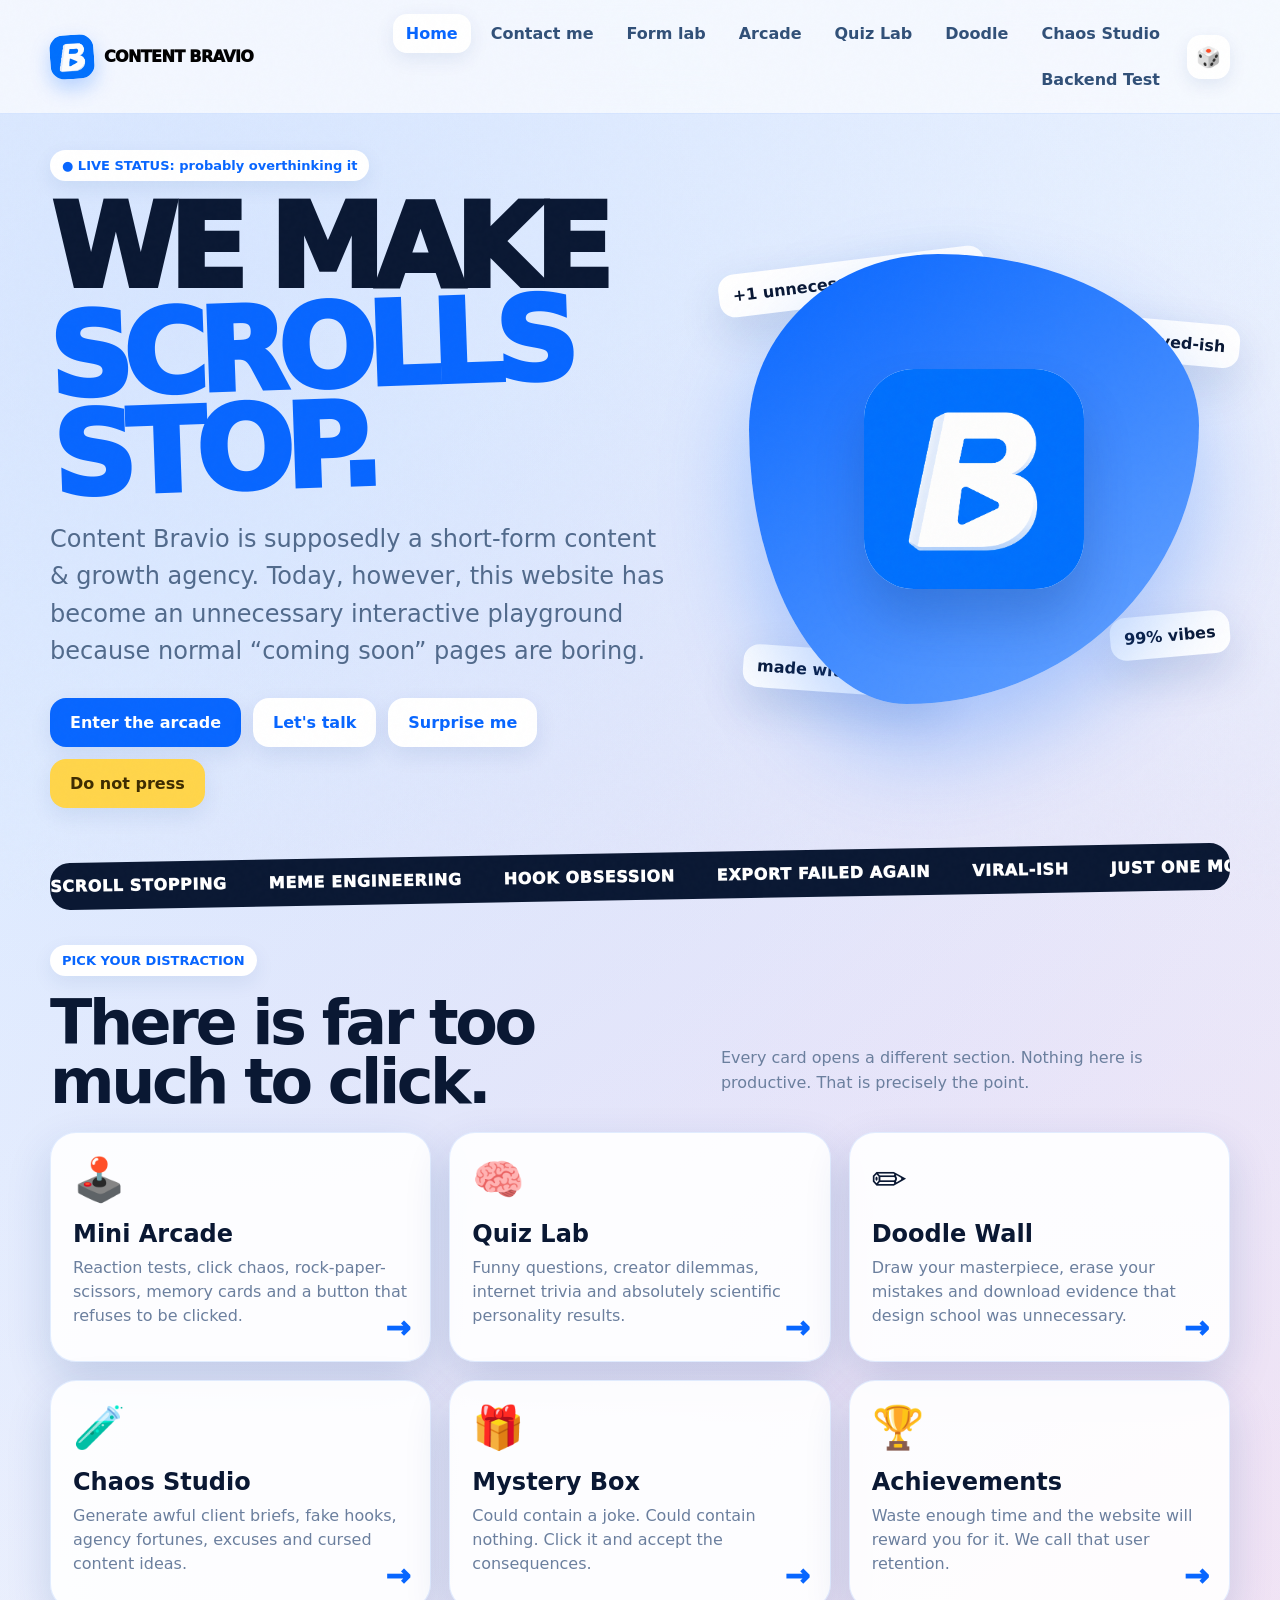
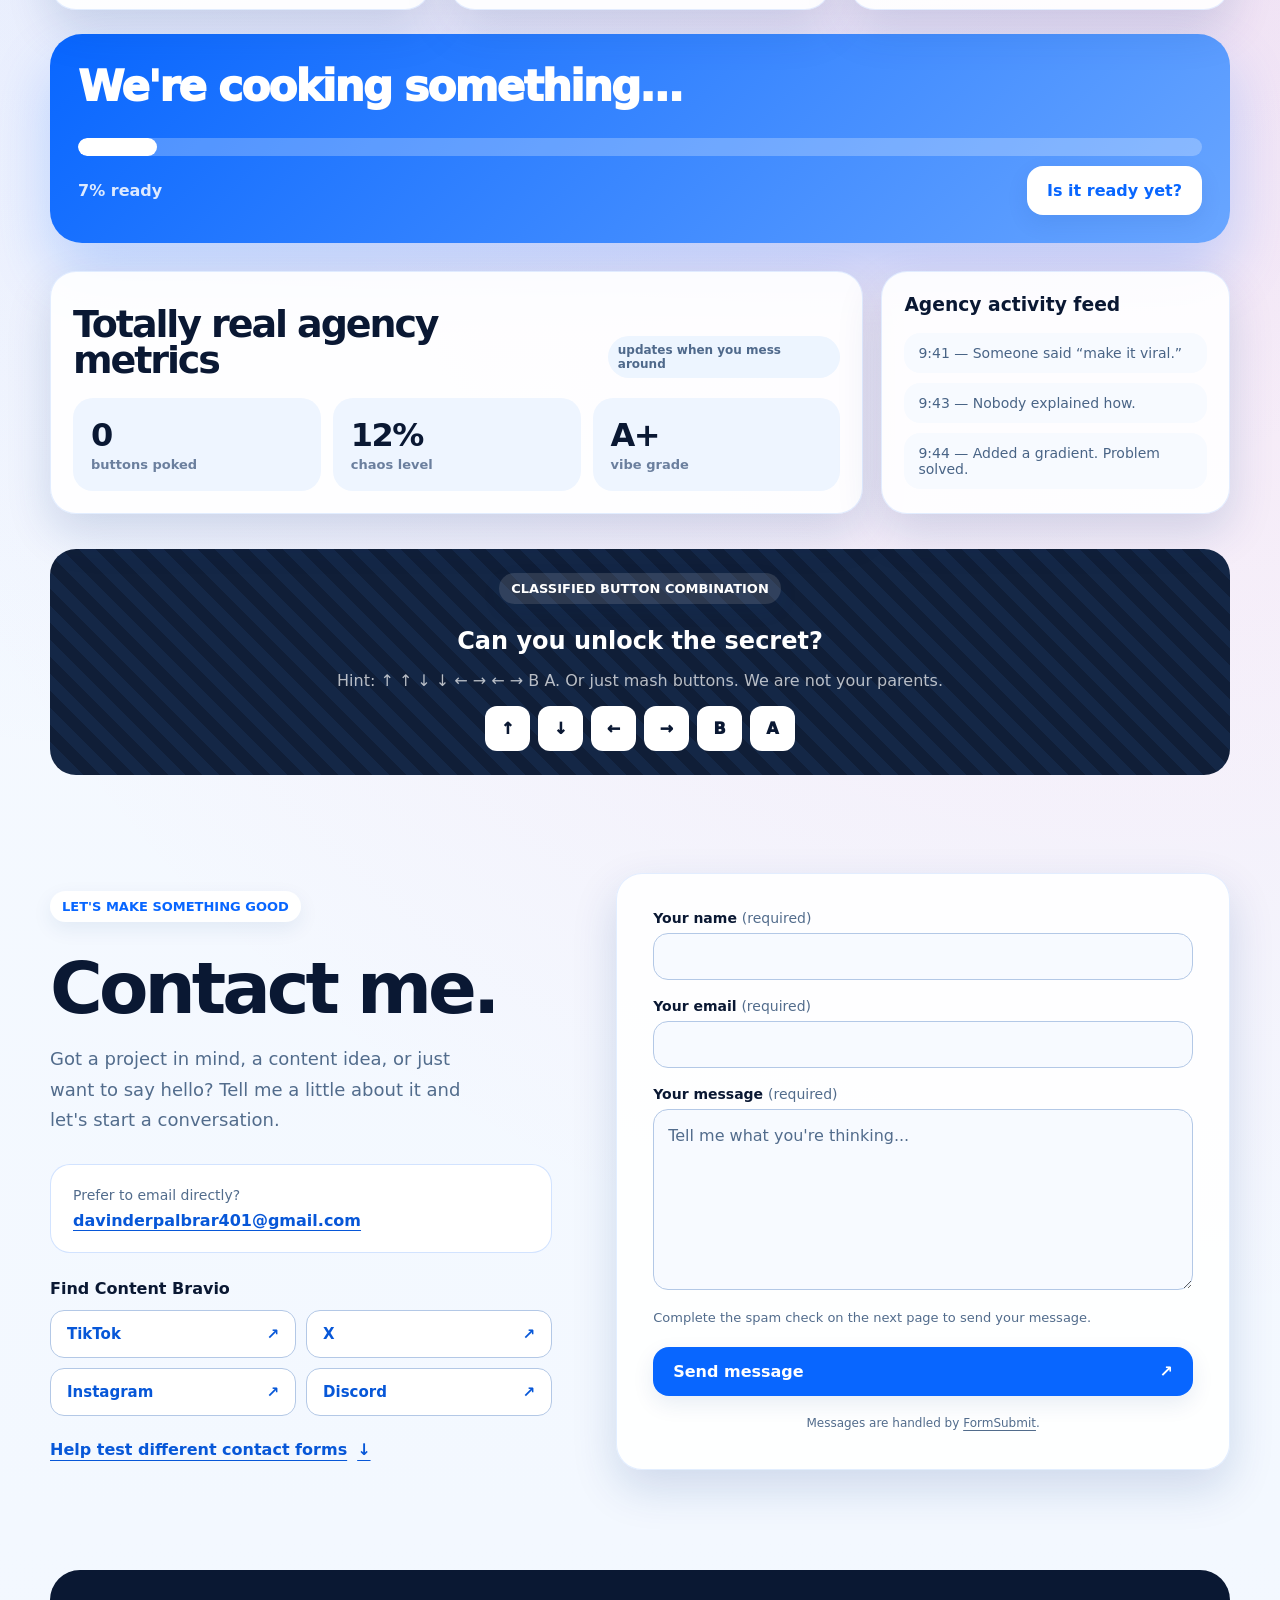
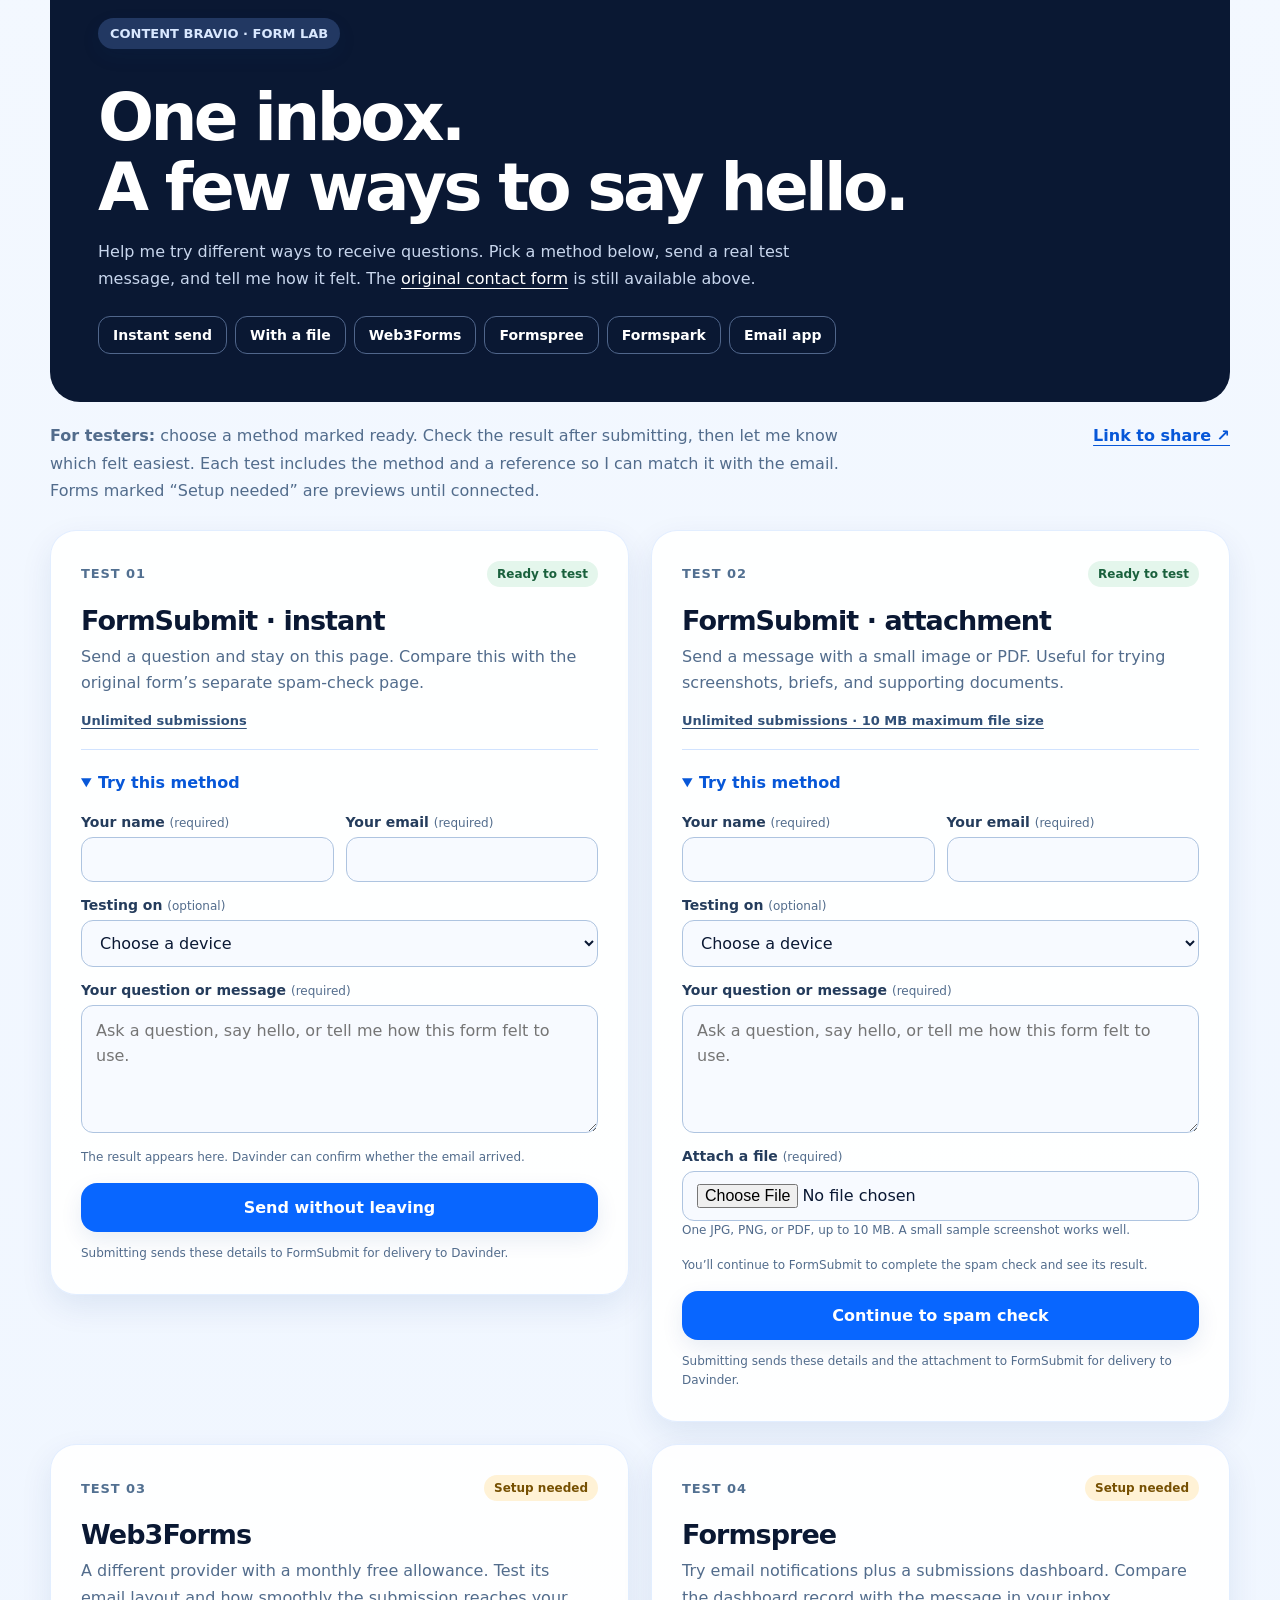
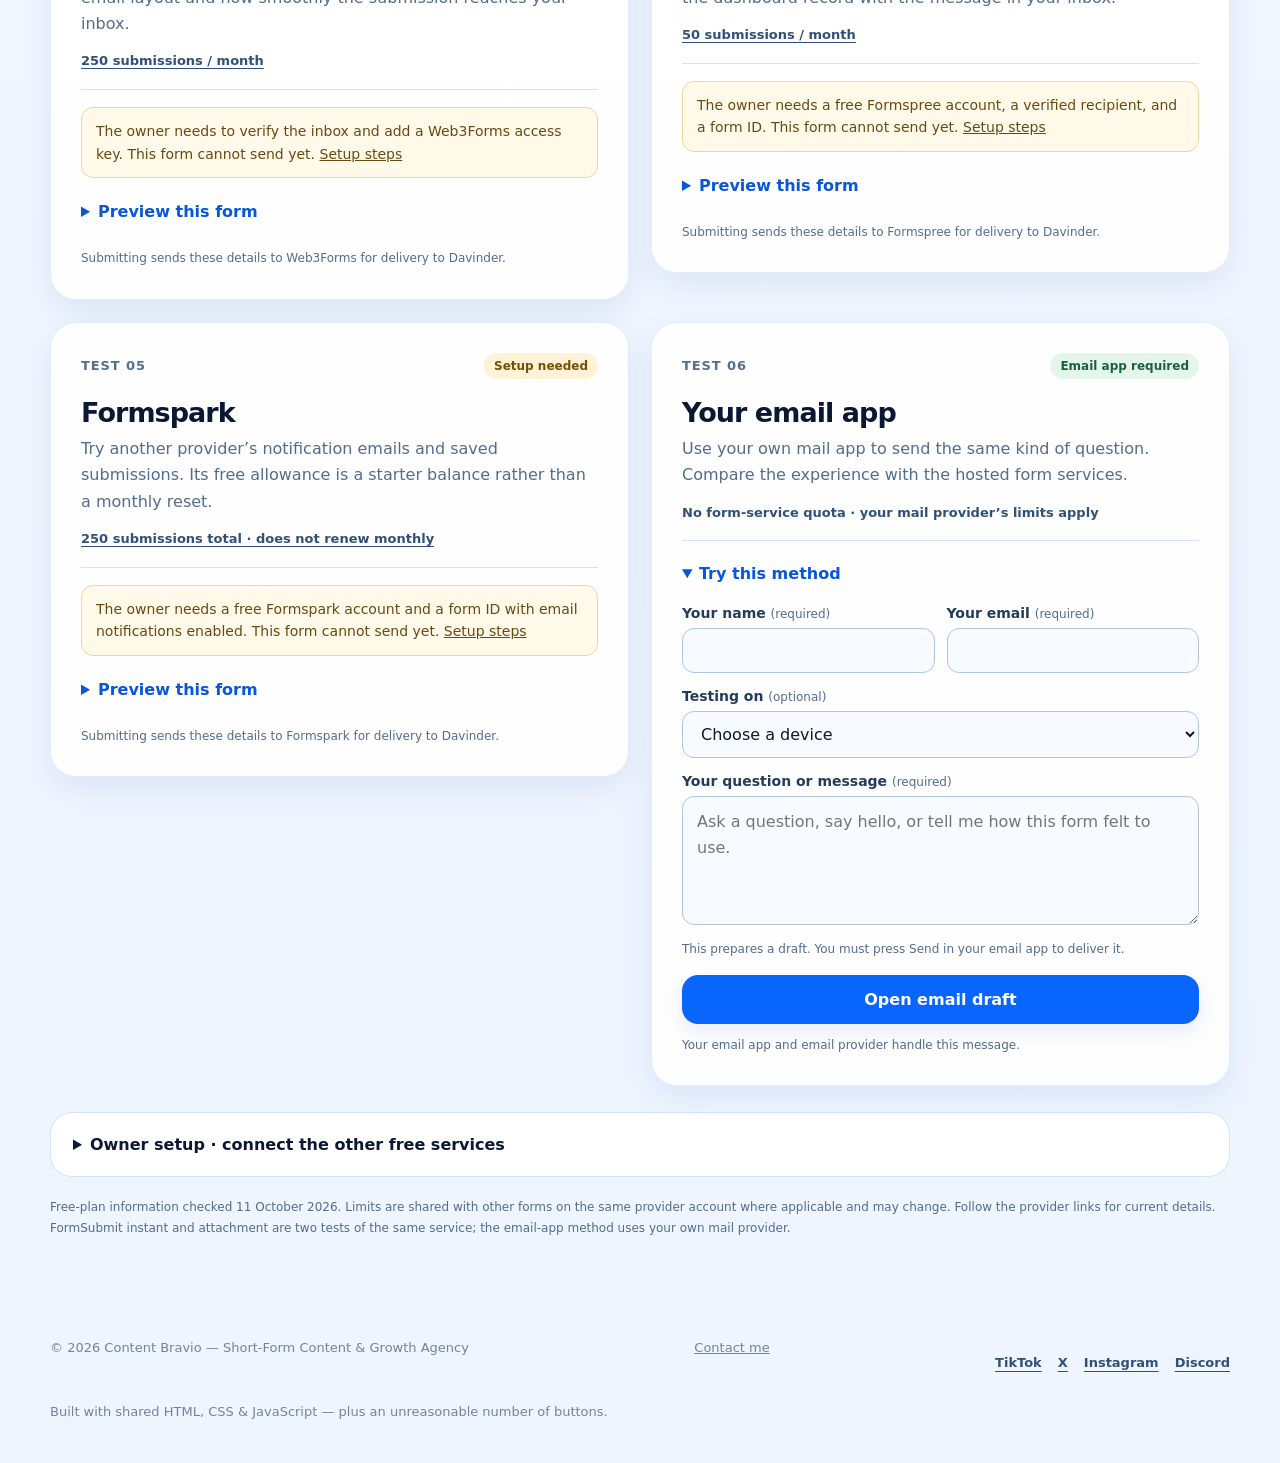
==== commit 3594eedd: "Add Content Bravio social links to the contact section and footers" ====
--- a/index.html
+++ b/index.html
@@ -6,7 +6,7 @@
   <meta name="theme-color" content="#0866ff">
   <title>Content Bravio — The Internet Playground</title>
   <link rel="icon" type="image/png" href="images/contentbravio@logo.png">
-  <link rel="stylesheet" href="style.css?v=20261010-contact">
+  <link rel="stylesheet" href="style.css?v=20261011-social">
   <link rel="stylesheet" href="form-lab.css?v=20261011-forms">
 </head>
 <body data-page="main">
@@ -255,6 +255,15 @@
         <div class="contact-email-card">
           <span class="contact-email-label">Prefer to email directly?</span>
           <a href="mailto:davinderpalbrar401@gmail.com">davinderpalbrar401@gmail.com</a>
+        </div>
+        <div class="contact-socials">
+          <h3>Find Content Bravio</h3>
+          <nav class="social-links" aria-label="Content Bravio social profiles">
+            <a href="https://www.tiktok.com/@contentbravio?lang=en" target="_blank" rel="noopener noreferrer">TikTok<span aria-hidden="true">↗</span><span class="social-sr-only"> (opens in a new tab)</span></a>
+            <a href="https://x.com/contentbravio" target="_blank" rel="noopener noreferrer">X<span aria-hidden="true">↗</span><span class="social-sr-only"> (opens in a new tab)</span></a>
+            <a href="https://www.instagram.com/contentbravio/" target="_blank" rel="noopener noreferrer">Instagram<span aria-hidden="true">↗</span><span class="social-sr-only"> (opens in a new tab)</span></a>
+            <a href="https://discord.gg/kWuWP2Q8v" target="_blank" rel="noopener noreferrer">Discord<span aria-hidden="true">↗</span><span class="social-sr-only"> (opens in a new tab)</span></a>
+          </nav>
         </div>
         <a class="contact-lab-link" href="#form-lab">Help test different contact forms <span aria-hidden="true">↓</span></a>
       </div>
@@ -607,6 +616,12 @@
   <footer>
     <span>© 2026 Content Bravio — Short-Form Content & Growth Agency</span>
     <a href="#contact">Contact me</a>
+    <nav class="footer-socials" aria-label="Content Bravio social links">
+      <a href="https://www.tiktok.com/@contentbravio?lang=en" target="_blank" rel="noopener noreferrer">TikTok<span class="social-sr-only"> (opens in a new tab)</span></a>
+      <a href="https://x.com/contentbravio" target="_blank" rel="noopener noreferrer">X<span class="social-sr-only"> (opens in a new tab)</span></a>
+      <a href="https://www.instagram.com/contentbravio/" target="_blank" rel="noopener noreferrer">Instagram<span class="social-sr-only"> (opens in a new tab)</span></a>
+      <a href="https://discord.gg/kWuWP2Q8v" target="_blank" rel="noopener noreferrer">Discord<span class="social-sr-only"> (opens in a new tab)</span></a>
+    </nav>
     <span>Built with shared HTML, CSS & JavaScript — plus an unreasonable number of buttons.</span>
   </footer>
 
--- a/style.css
+++ b/style.css
@@ -512,6 +512,16 @@
     .contact-email-card { margin-top: 28px; padding: 22px; border: 1px solid var(--border); border-radius: 20px; background: #fff; }
     .contact-email-label { display: block; margin-bottom: 8px; color: #526c8c; font-size: 14px; }
     .contact-email-card a { color: #0757d8; font-weight: 800; overflow-wrap: anywhere; text-underline-offset: 4px; }
+    .contact-socials { margin-top: 26px; }
+    .contact-socials h3 { margin: 0 0 12px; color: var(--ink); font-size: 16px; }
+    .social-links { display: grid; grid-template-columns: repeat(2, minmax(0, 1fr)); gap: 10px; }
+    .social-links a { min-height: 48px; padding: 12px 16px; display: flex; align-items: center; justify-content: space-between; gap: 12px; color: #0757d8; background: #fff; border: 1px solid #b3c8e6; border-radius: 14px; text-decoration: none; font-size: 15px; font-weight: 800; }
+    .social-links a:hover { background: #e7f0ff; border-color: var(--blue); }
+    .footer-socials { display: flex; flex-wrap: wrap; align-items: center; gap: 4px 16px; }
+    .footer-socials a { display: inline-flex; align-items: center; min-height: 44px; color: #315078; font-weight: 750; text-underline-offset: 4px; }
+    .footer-socials a:hover { color: #0757d8; }
+    .social-links a:focus-visible, .footer-socials a:focus-visible { outline: 3px solid var(--blue); outline-offset: 4px; }
+    .social-sr-only { position: absolute; width: 1px; height: 1px; padding: 0; margin: -1px; overflow: hidden; clip: rect(0, 0, 0, 0); white-space: nowrap; border: 0; }
     .contact-form { display: grid; gap: 18px; padding: clamp(22px, 4vw, 36px); min-width: 0; }
     .contact-form .field label { color: var(--ink); font-size: 14px; }
     .contact-form .field label span { color: #526c8c; font-weight: 500; }
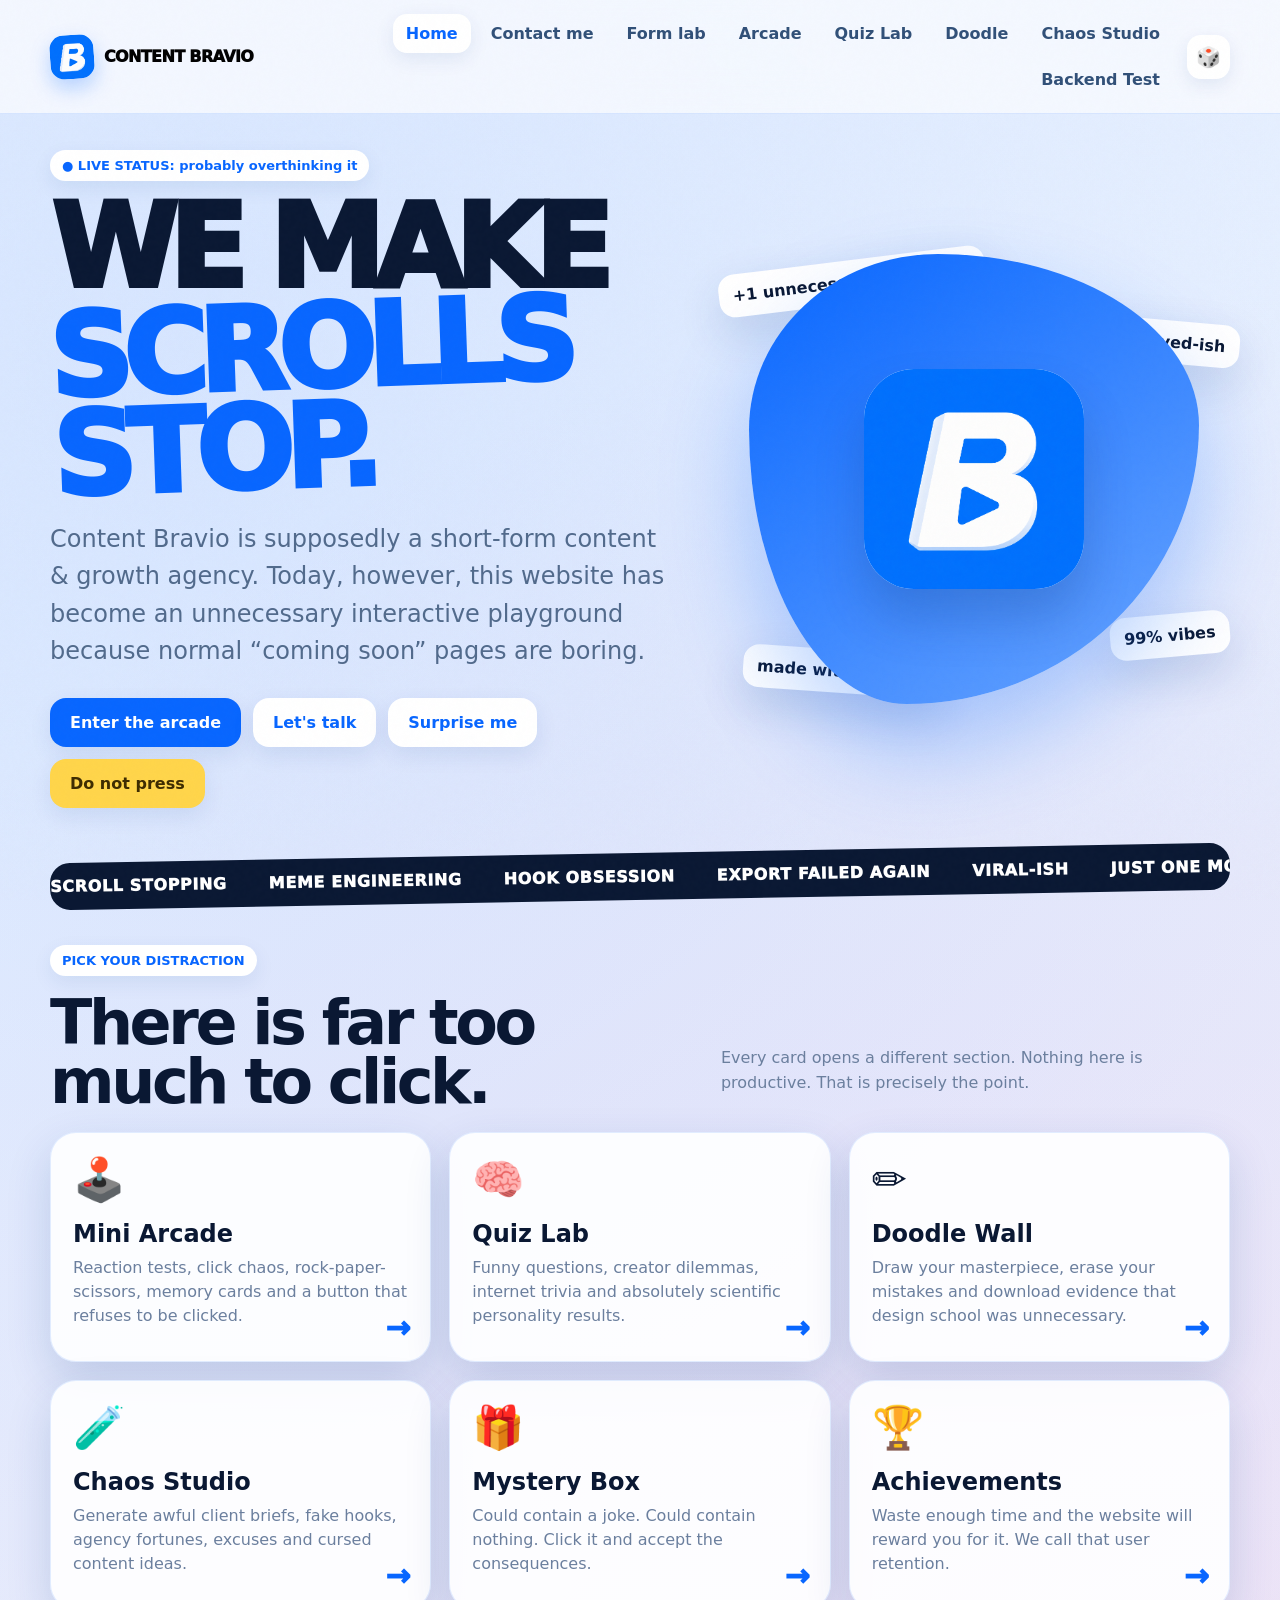
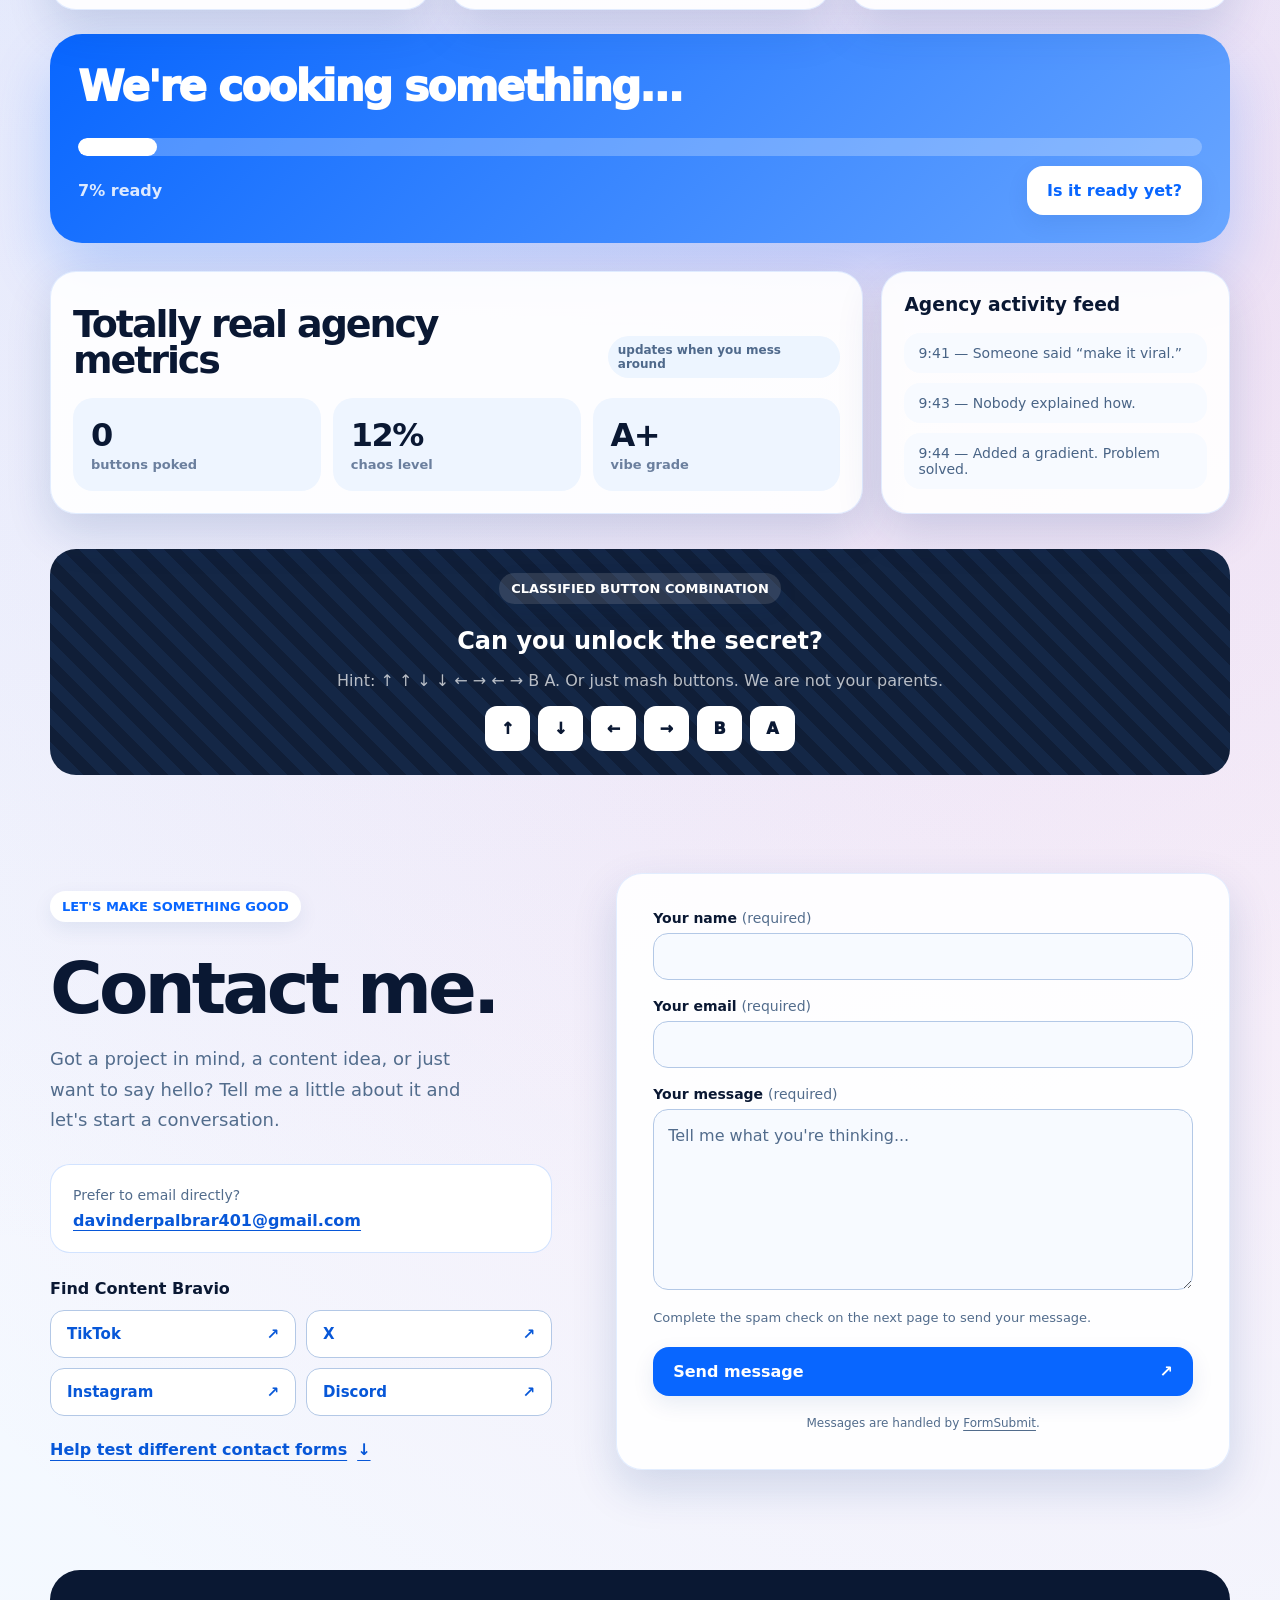
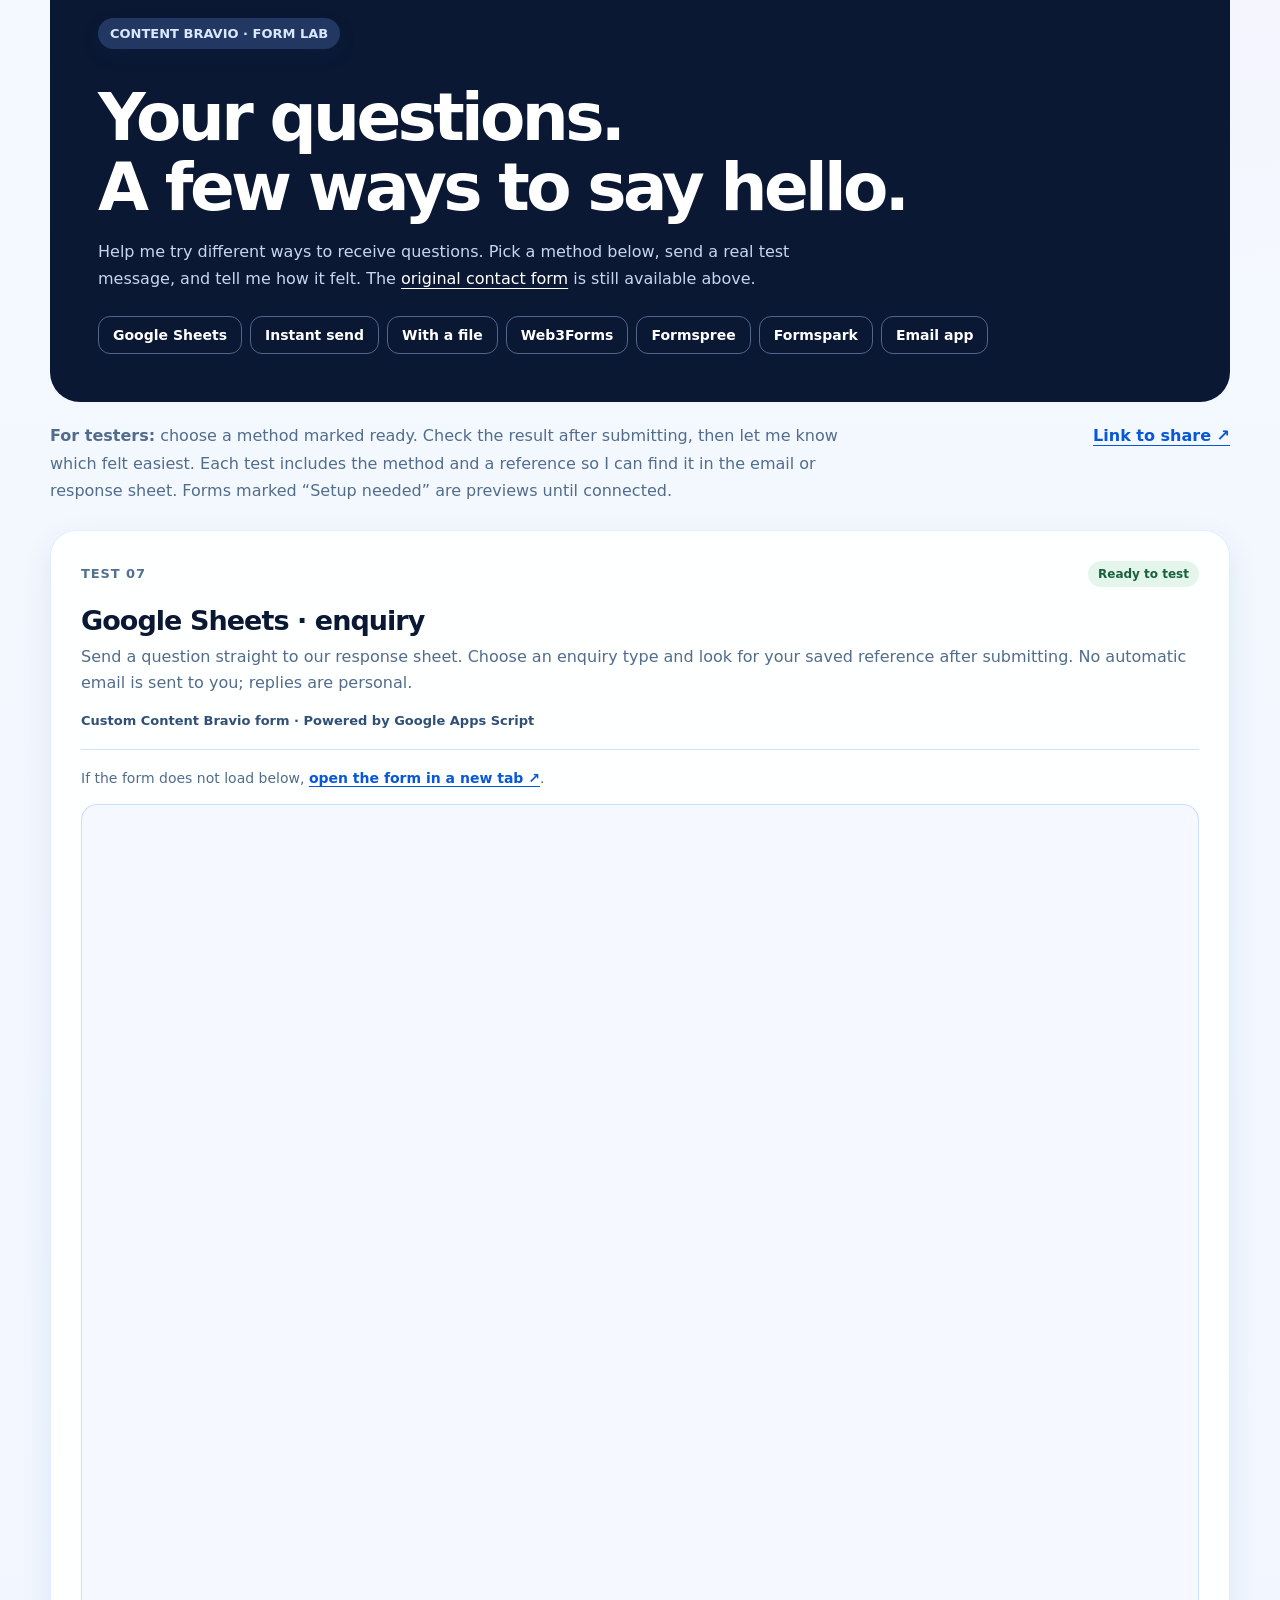
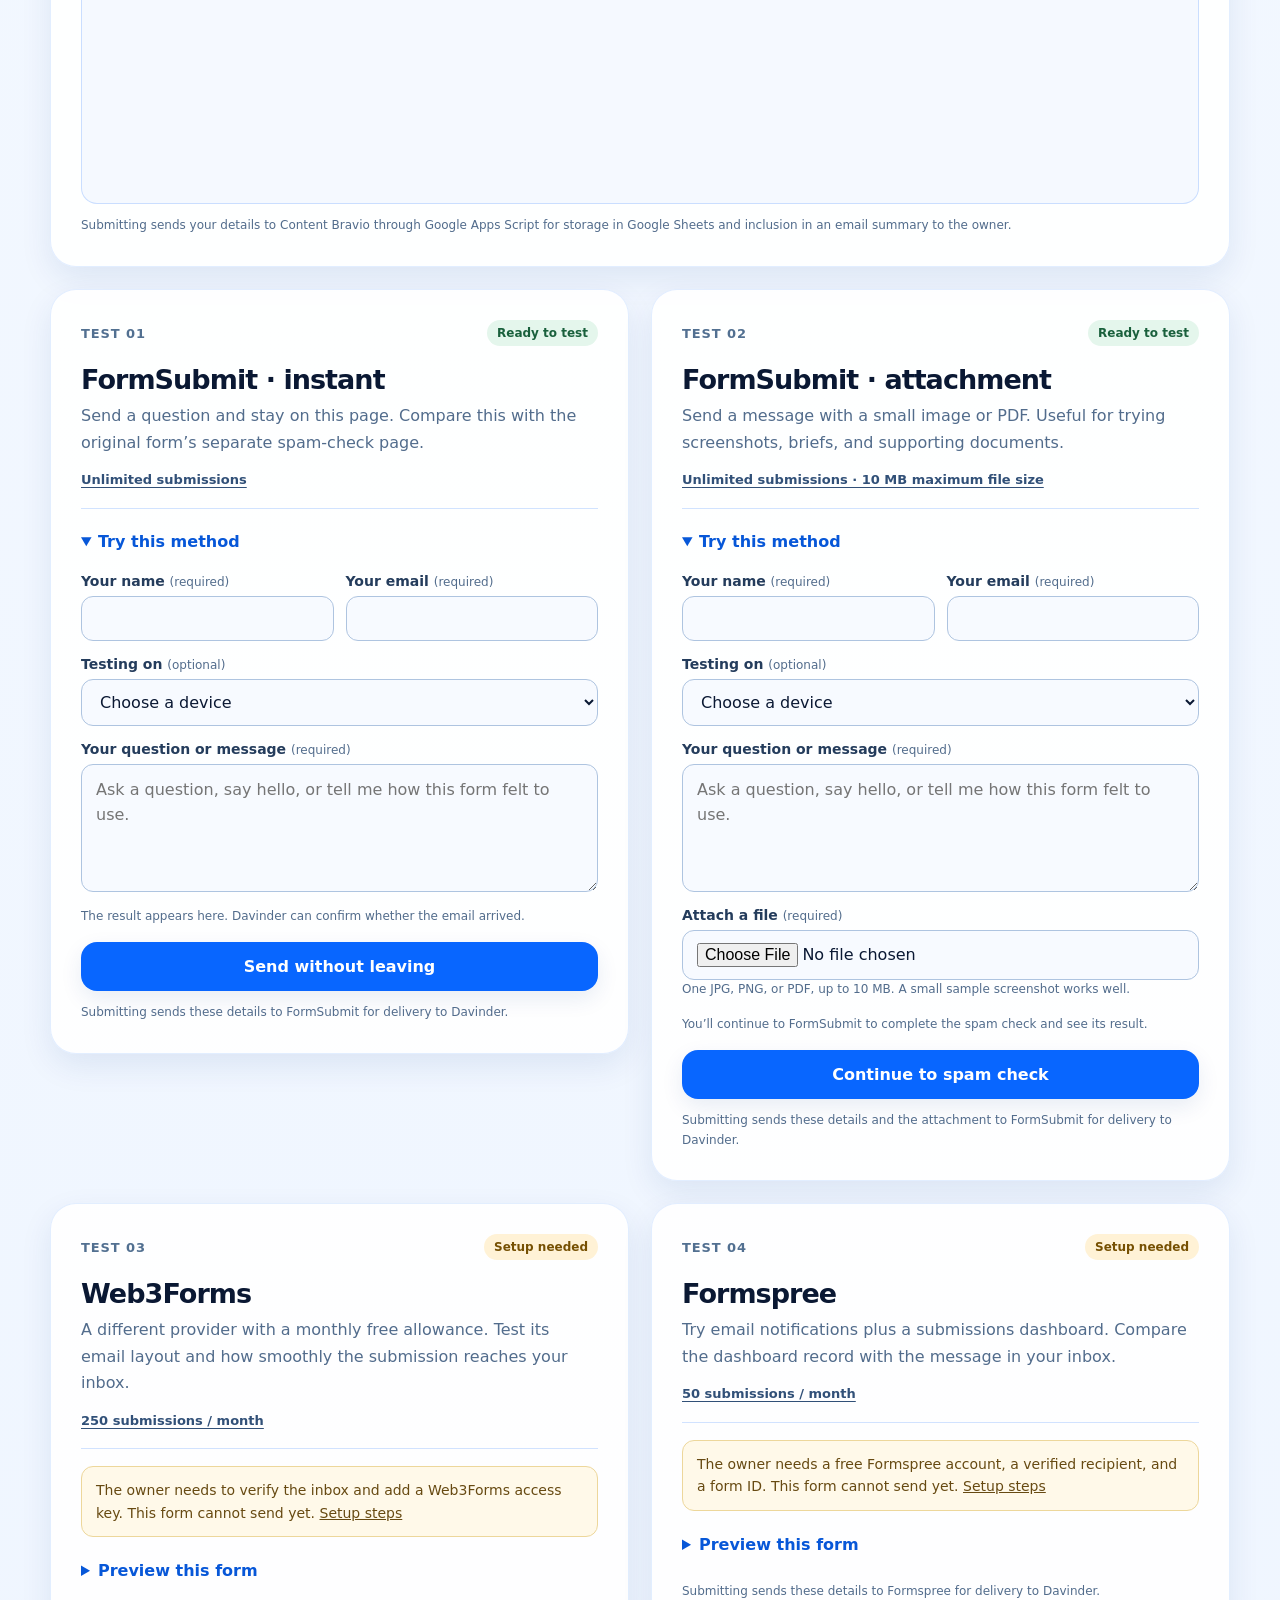
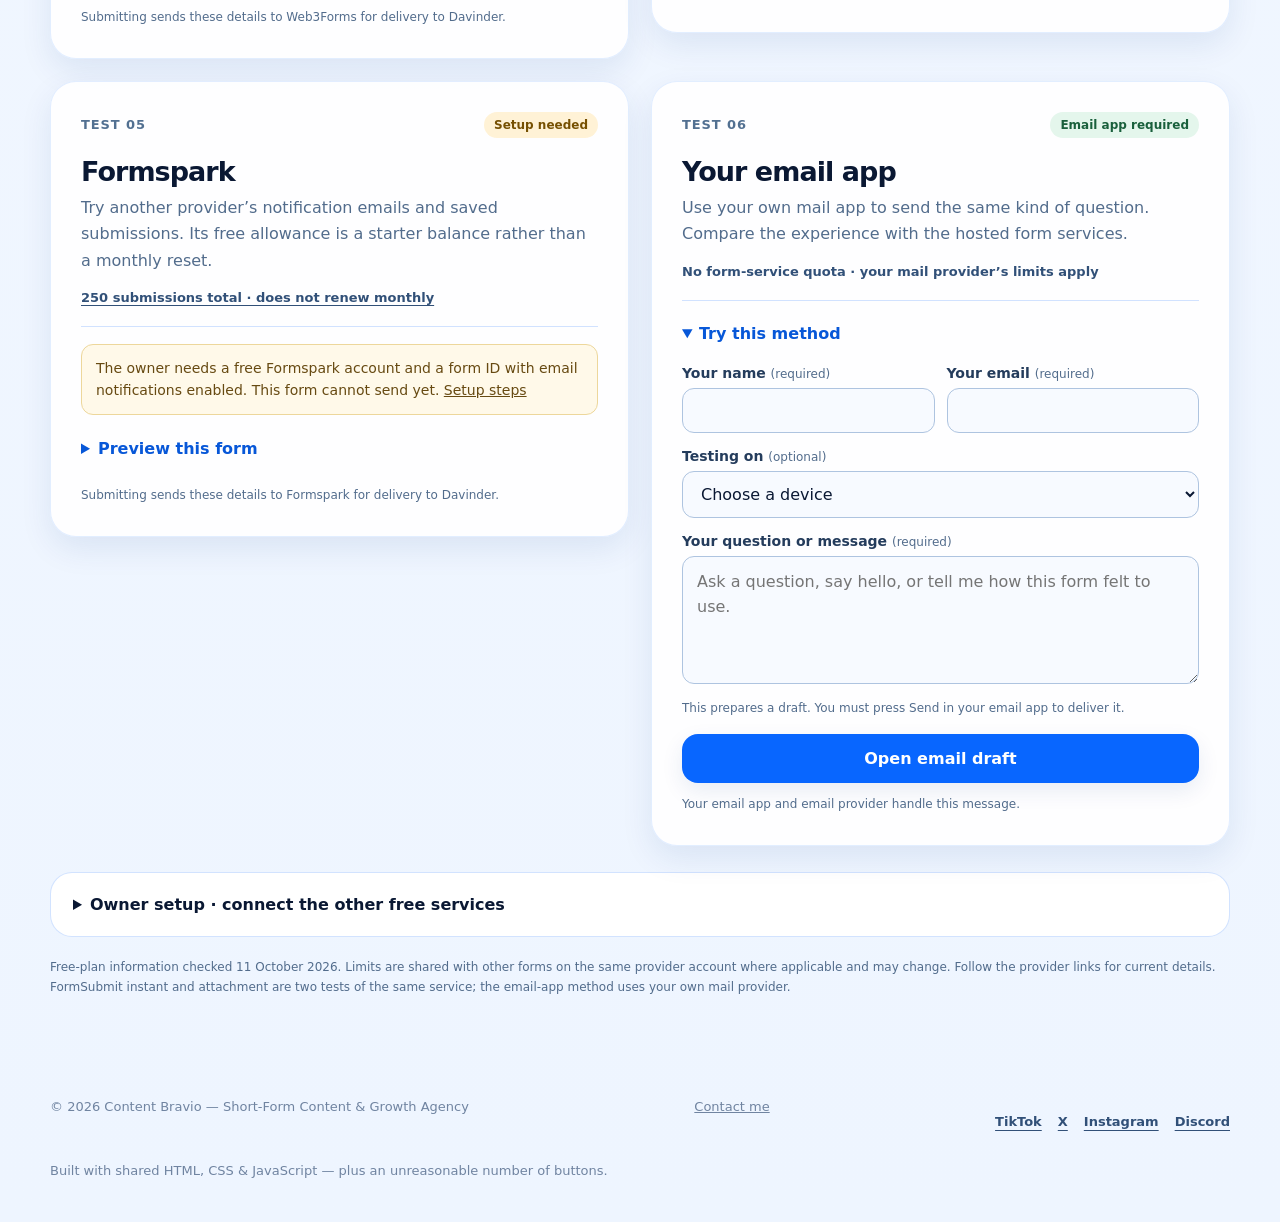
==== commit d63f778e: "Connect Google Sheets enquiry form in the Form Lab" ====
--- a/index.html
+++ b/index.html
@@ -7,7 +7,7 @@
   <title>Content Bravio — The Internet Playground</title>
   <link rel="icon" type="image/png" href="images/contentbravio@logo.png">
   <link rel="stylesheet" href="style.css?v=20261011-social">
-  <link rel="stylesheet" href="form-lab.css?v=20261011-forms">
+  <link rel="stylesheet" href="form-lab.css?v=20261012-sheets">
 </head>
 <body data-page="main">
   <div class="noise"></div>
@@ -294,18 +294,27 @@
     <section class="form-lab" id="form-lab" aria-labelledby="form-lab-title">
       <div class="lab-hero">
         <div class="eyebrow">CONTENT BRAVIO · FORM LAB</div>
-        <h2 id="form-lab-title">One inbox.<br>A few ways to say hello.</h2>
+        <h2 id="form-lab-title">Your questions.<br>A few ways to say hello.</h2>
         <p>Help me try different ways to receive questions. Pick a method below, send a real test message, and tell me how it felt. The <a href="#contact">original contact form</a> is still available above.</p>
         <nav class="lab-quicklinks" aria-label="Form test methods">
-          <a href="#test-instant">Instant send</a><a href="#test-attachment">With a file</a><a href="#test-web3forms">Web3Forms</a><a href="#test-formspree">Formspree</a><a href="#test-formspark">Formspark</a><a href="#test-email-app">Email app</a>
+          <a href="#test-google-sheets">Google Sheets</a><a href="#test-instant">Instant send</a><a href="#test-attachment">With a file</a><a href="#test-web3forms">Web3Forms</a><a href="#test-formspree">Formspree</a><a href="#test-formspark">Formspark</a><a href="#test-email-app">Email app</a>
         </nav>
       </div>
       <div class="lab-instructions">
-        <p><strong>For testers:</strong> choose a method marked ready. Check the result after submitting, then let me know which felt easiest. Each test includes the method and a reference so I can match it with the email. Forms marked “Setup needed” are previews until connected.</p>
+        <p><strong>For testers:</strong> choose a method marked ready. Check the result after submitting, then let me know which felt easiest. Each test includes the method and a reference so I can find it in the email or response sheet. Forms marked “Setup needed” are previews until connected.</p>
         <a href="https://contentbravio.com/#form-lab">Link to share ↗</a>
       </div>
       <noscript><p class="lab-availability">JavaScript is off. The original contact form and the attachment test still work. For direct email, <a href="mailto:davinderpalbrar401@gmail.com">open your email app</a>.</p></noscript>
       <div class="lab-grid">
+        <article class="card lab-card lab-card-wide" id="test-google-sheets" aria-labelledby="sheets-title">
+          <div class="lab-card-top"><span class="lab-number">TEST 07</span><span class="lab-badge" data-state="ready">Ready to test</span></div>
+          <h3 id="sheets-title">Google Sheets · enquiry</h3>
+          <p class="lab-description">Send a question straight to our response sheet. Choose an enquiry type and look for your saved reference after submitting. No automatic email is sent to you; replies are personal.</p>
+          <p class="lab-meta">Custom Content Bravio form · Powered by Google Apps Script</p>
+          <p class="lab-embed-help" id="sheets-help">If the form does not load below, <a href="https://script.google.com/macros/s/AKfycbzf_jLe4jzTiDvkoNqlKIoke2GaIi60t3IWiO2MbsoJoWi__RvTP2QmpQnpjpsbNEZX/exec" target="_blank" rel="noopener noreferrer">open the form in a new tab ↗</a>.</p>
+          <iframe class="lab-sheets-frame" src="https://script.google.com/macros/s/AKfycbzf_jLe4jzTiDvkoNqlKIoke2GaIi60t3IWiO2MbsoJoWi__RvTP2QmpQnpjpsbNEZX/exec" title="Content Bravio enquiry form — save to Google Sheets" aria-describedby="sheets-help" loading="lazy" width="100%" height="1000"></iframe>
+          <p class="lab-privacy">Submitting sends your details to Content Bravio through Google Apps Script for storage in Google Sheets and inclusion in an email summary to the owner.</p>
+        </article>
         <article class="card lab-card" id="test-instant" data-provider-card="instant">
           <div class="lab-card-top"><span class="lab-number">TEST 01</span><span class="lab-badge" data-state="ready">Ready to test</span></div>
           <h3>FormSubmit · instant</h3>
--- a/form-lab.css
+++ b/form-lab.css
@@ -64,3 +64,13 @@
   .lab-field-row { grid-template-columns: 1fr; }
   .lab-quicklinks a { padding: 9px 11px; }
 }
+
+/* Google-hosted form: full-width card with a direct-link fallback. */
+.lab-card-wide { grid-column: 1 / -1; }
+.lab-embed-help { color: #526c8c; font-size: 14px; line-height: 1.7; }
+.lab-embed-help a { color: #0757d8; font-weight: 750; text-underline-offset: 3px; }
+.lab-sheets-frame { display: block; width: 100%; height: 1000px; border: 1px solid var(--border); border-radius: 16px; background: #f5f9ff; }
+@media (max-width: 420px) {
+  #test-google-sheets { padding: 16px; }
+  .lab-sheets-frame { height: 1150px; }
+}
